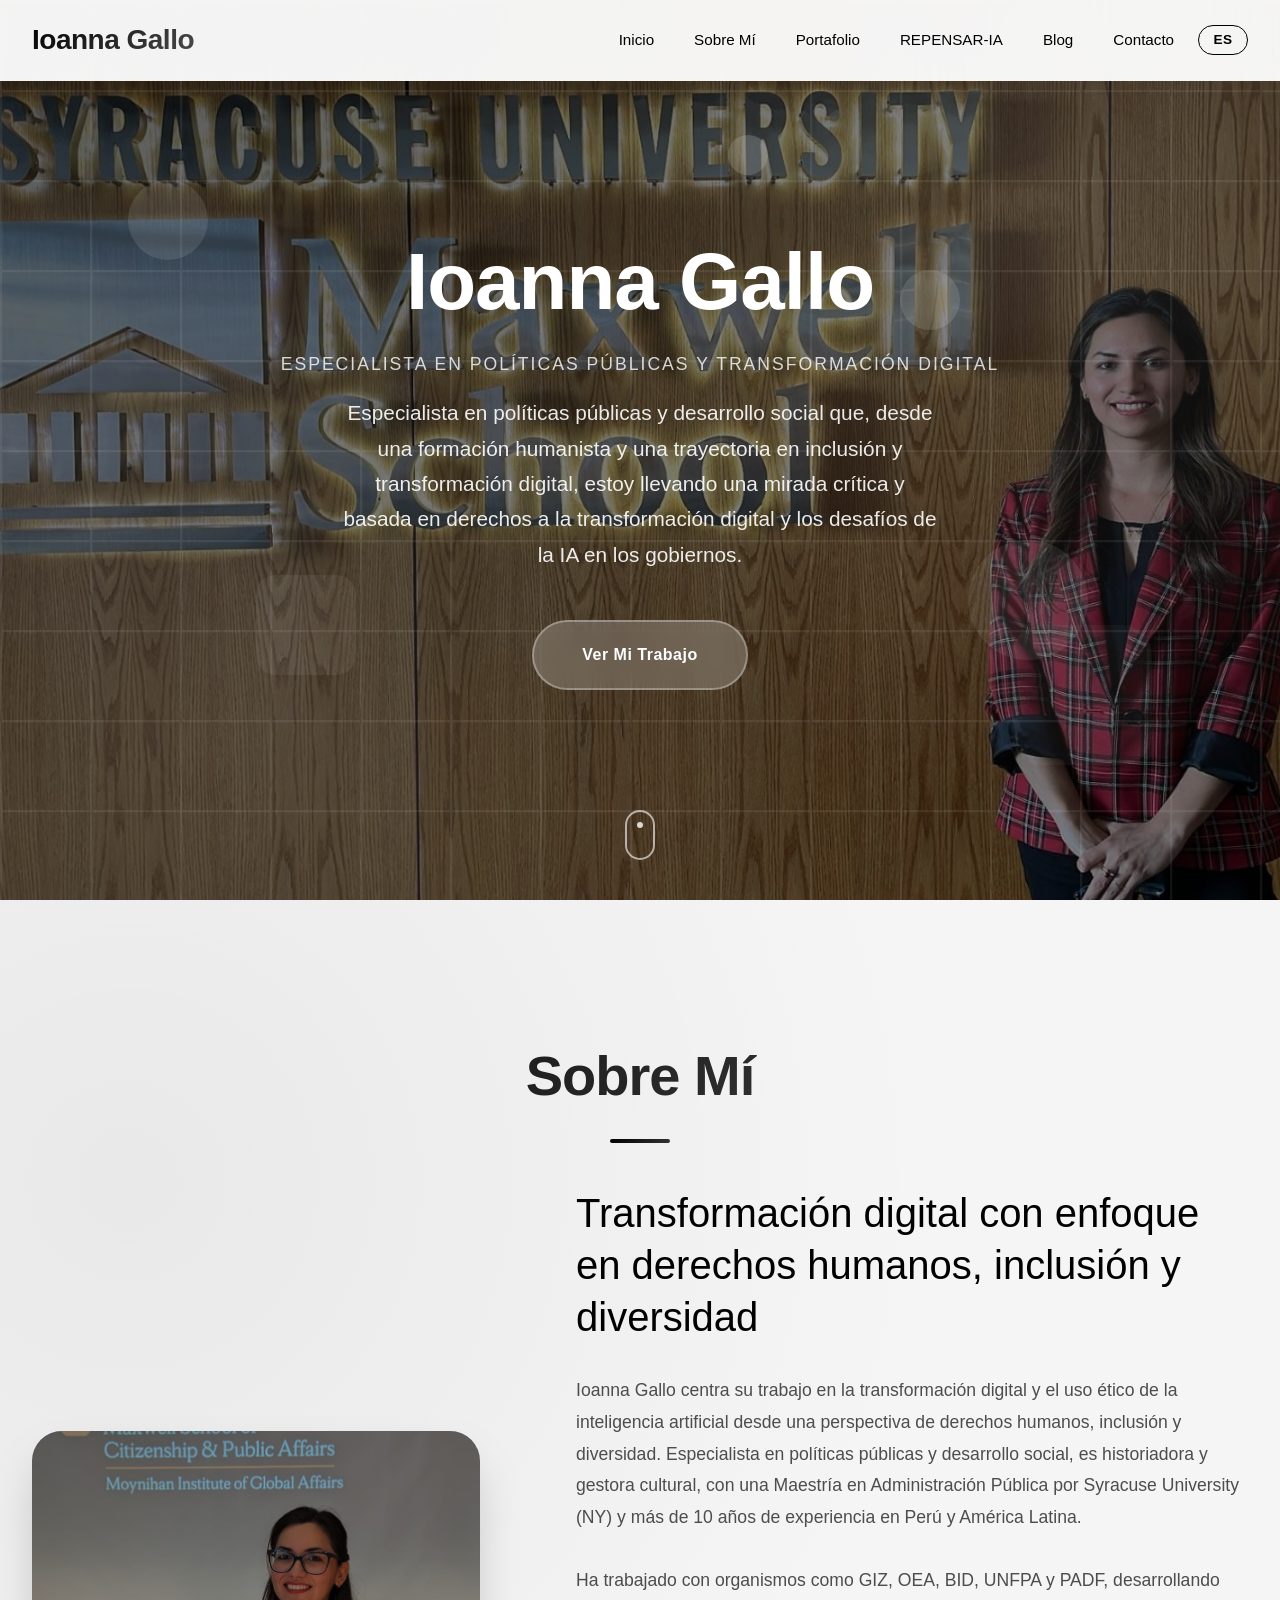
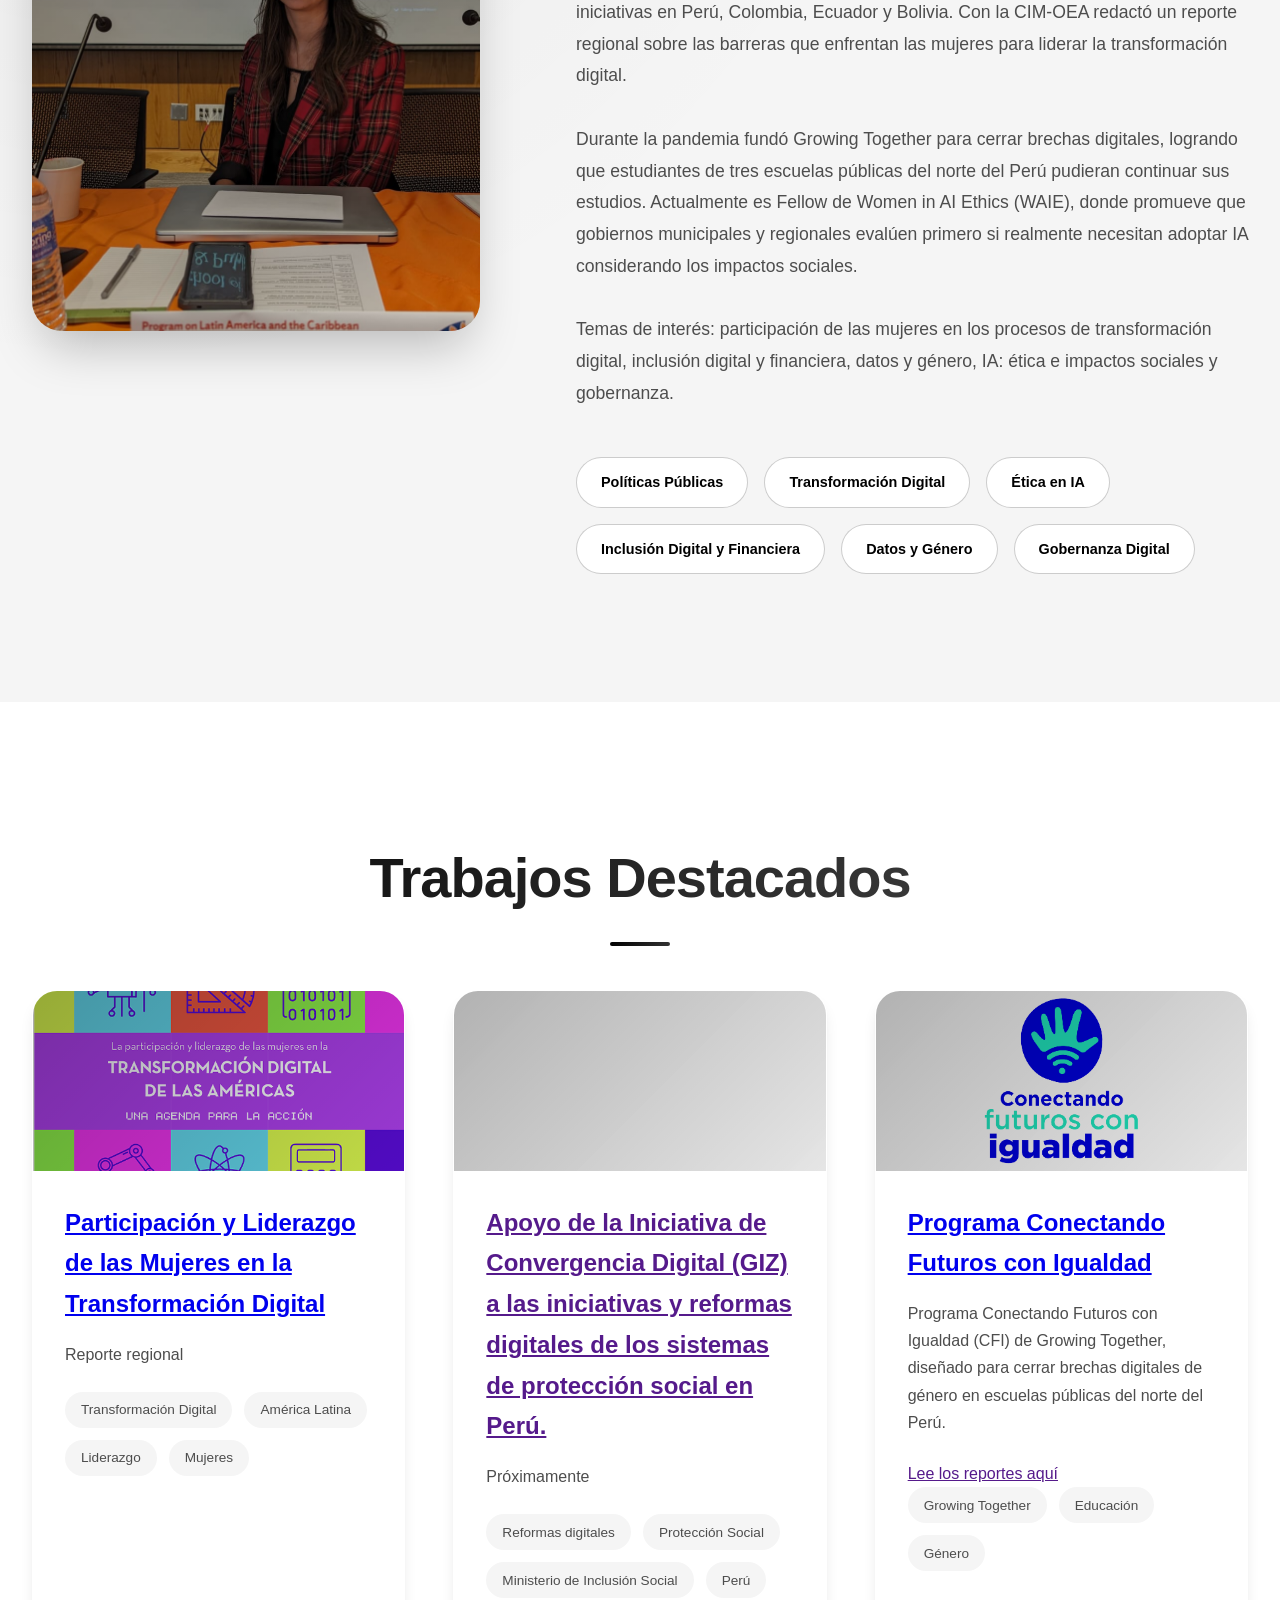
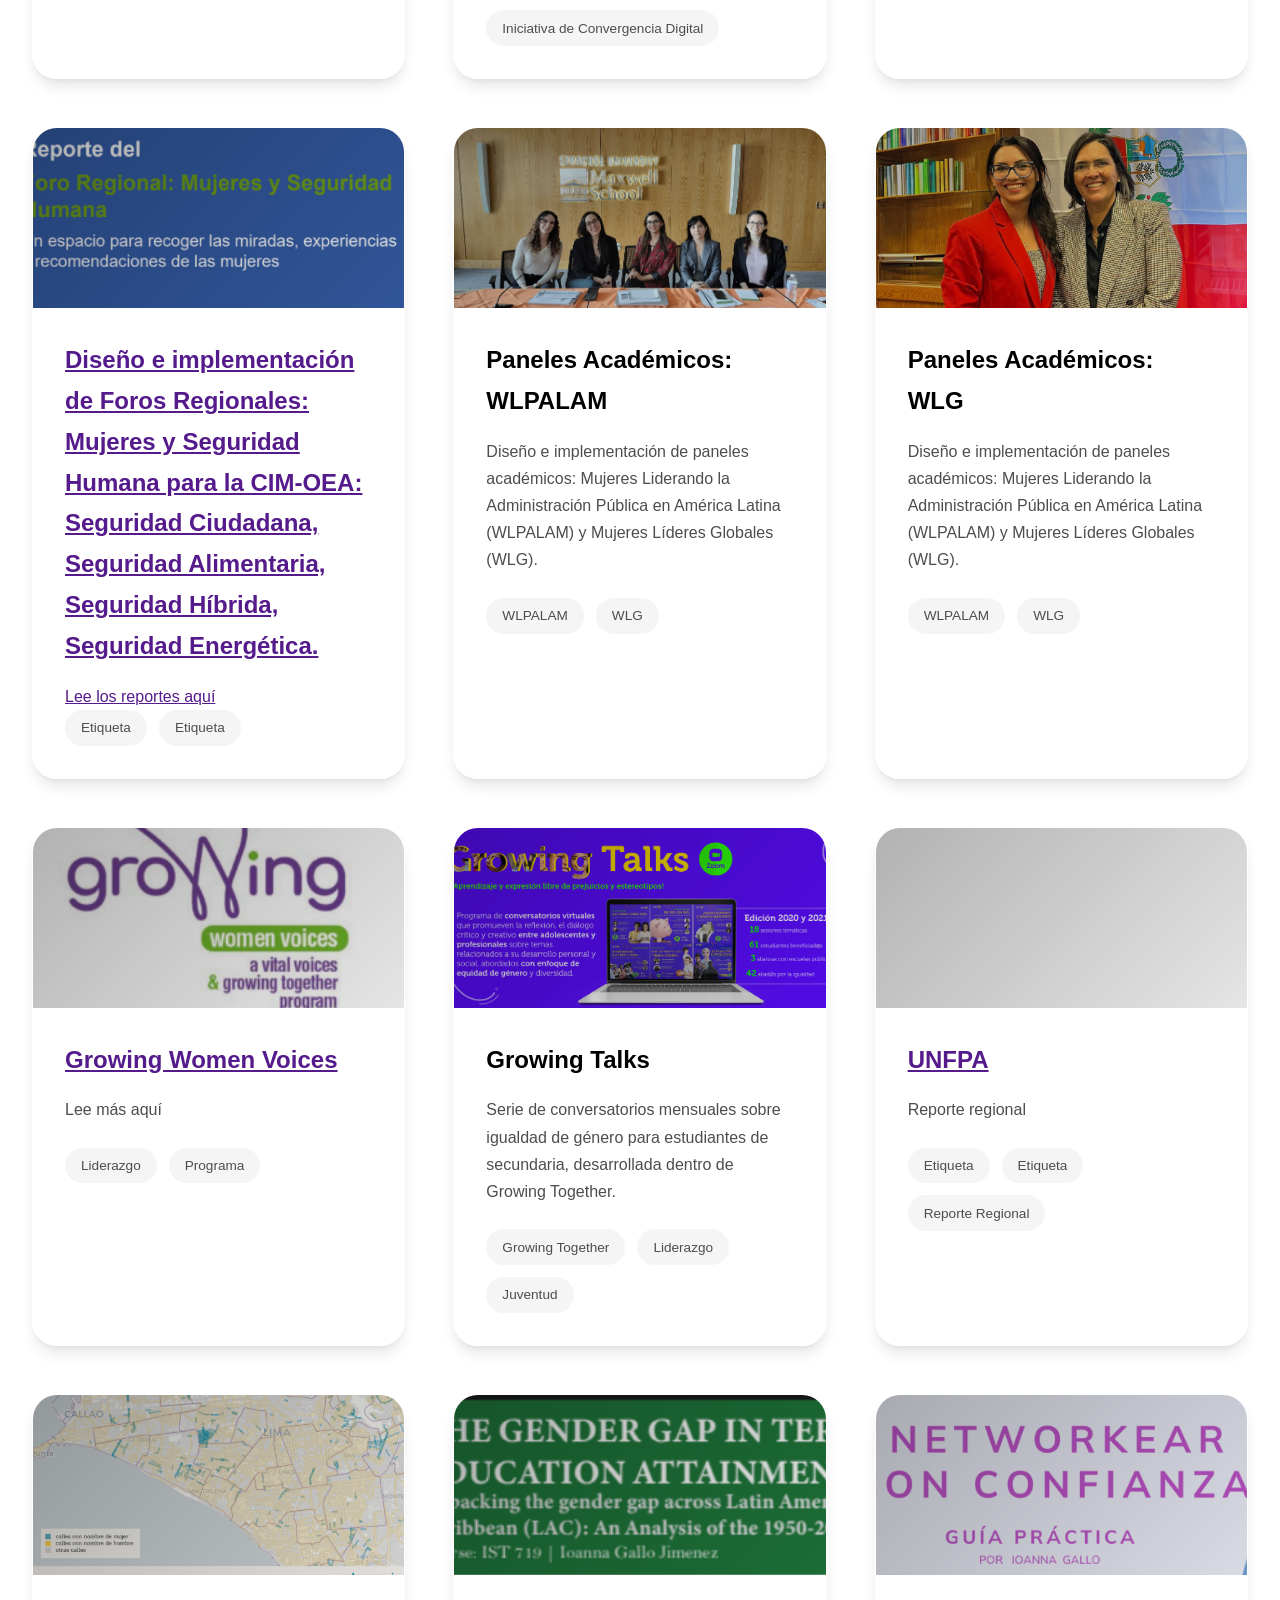
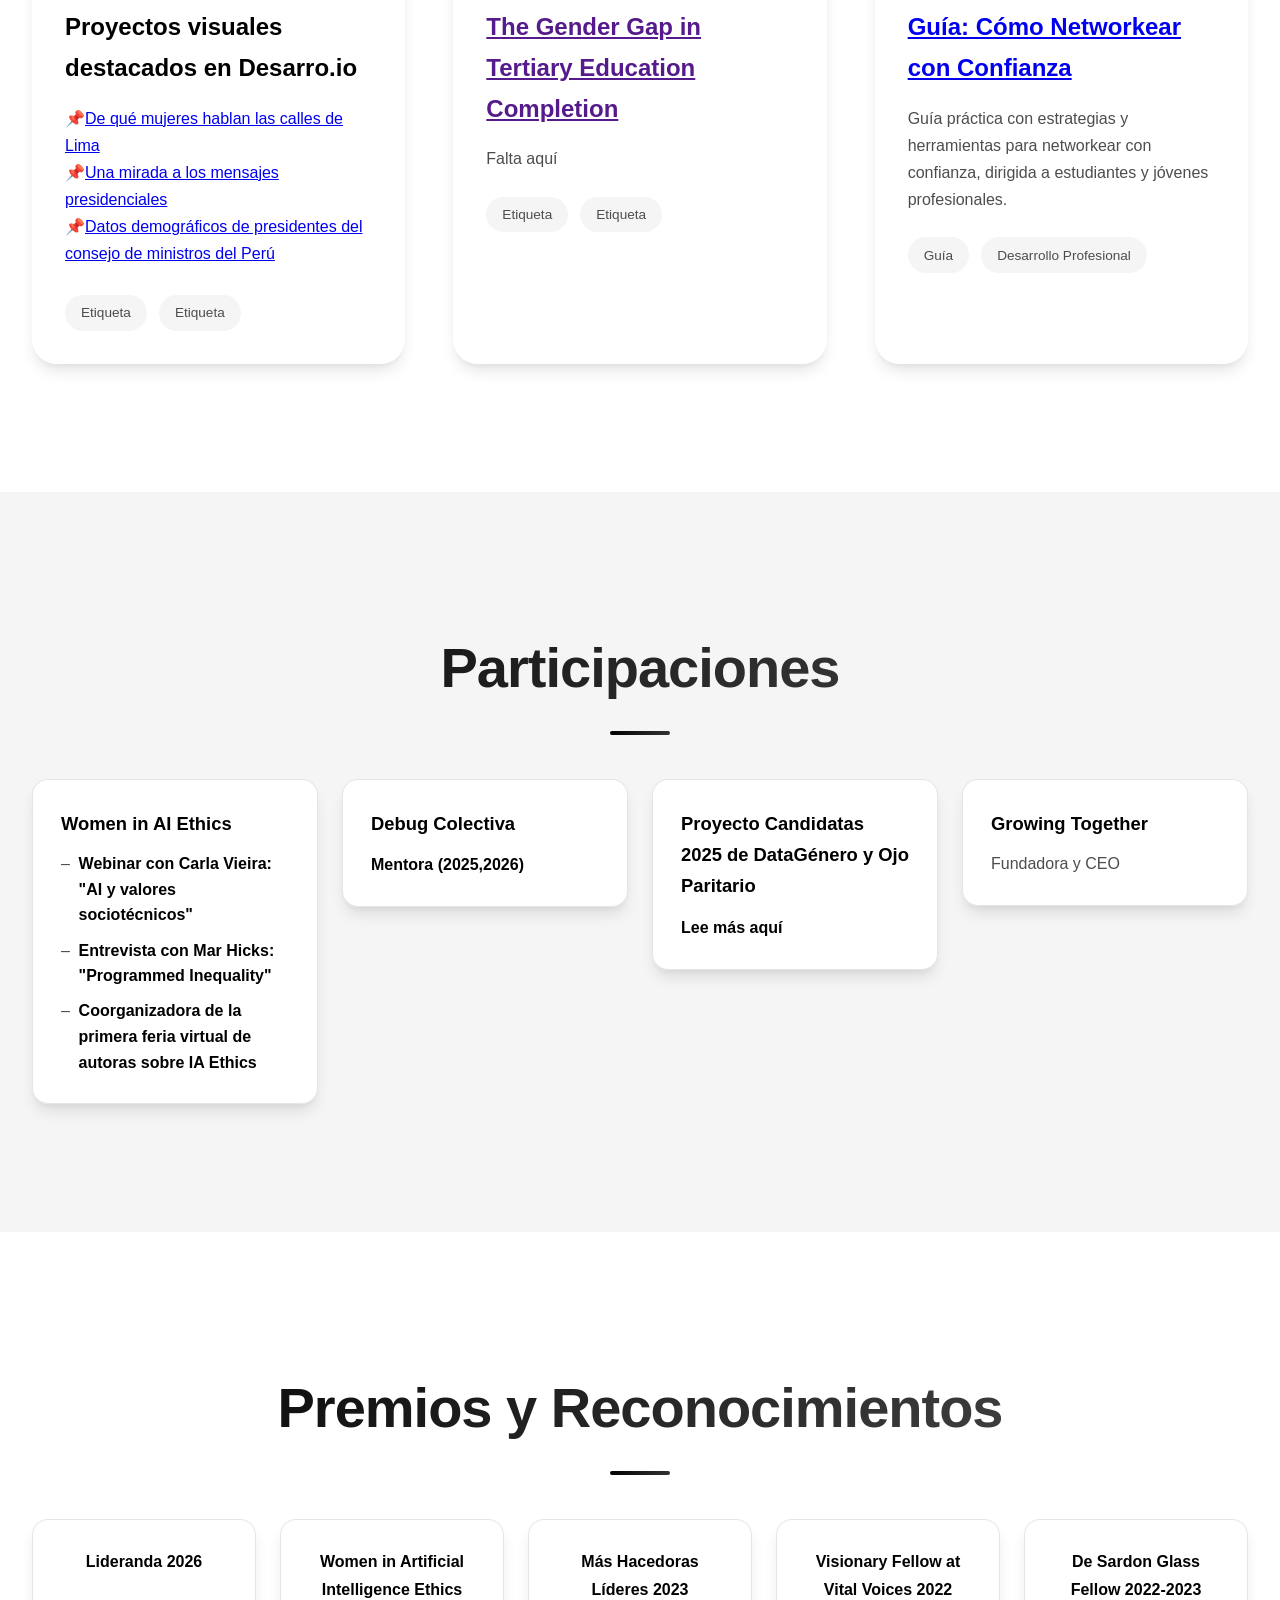
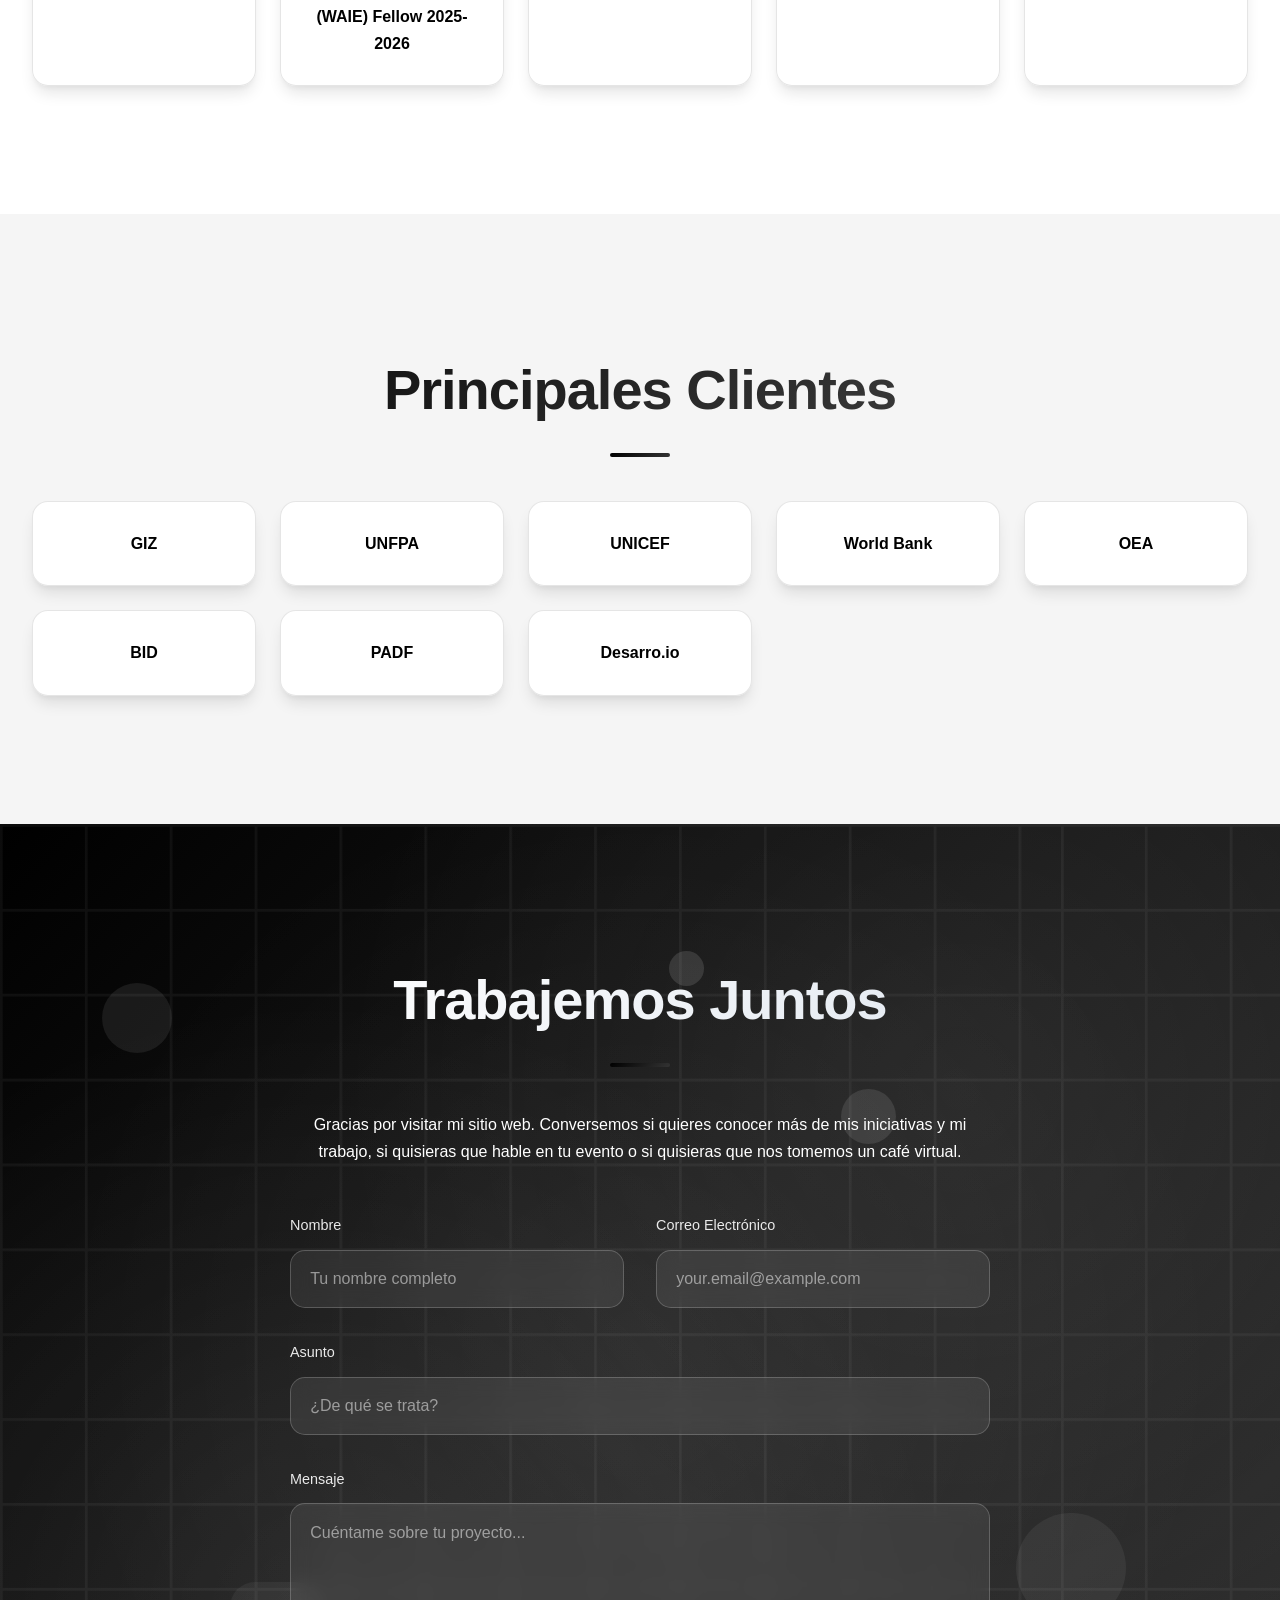
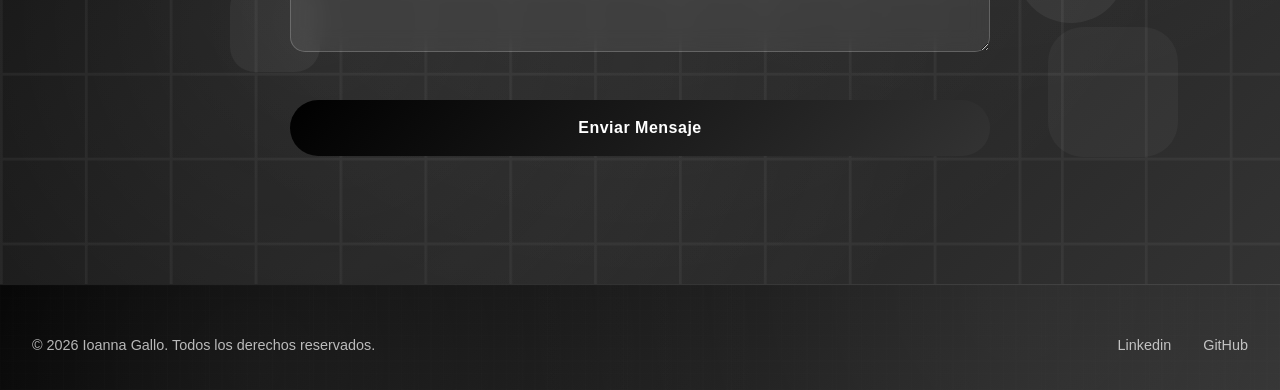
==== index.html @ 6ca4635a "titulos y etiquetas actualizadas" ====
<!DOCTYPE html>
<html lang="en">
<head>
    <meta charset="UTF-8">
    <meta name="viewport" content="width=device-width, initial-scale=1.0">
    <title>Ioanna Gallo</title>
    <link href="css.css" rel="stylesheet">

<!--

TemplateMo 593 personal shape

https://templatemo.com/tm-593-personal-shape

-->
</head>
<body>
    <!-- Navigation -->
    <nav id="navbar">
        <div class="nav-container">
            <div class="logo">Ioanna Gallo</div>
            <div class="nav-right">
                <ul class="nav-links">
                    <li><a href="#home" data-en="Home" data-es="Inicio">Home</a></li>
                    <li><a href="#about" data-en="About" data-es="Sobre Mí">About</a></li>
                    <li><a href="#portfolio" data-en="Portfolio" data-es="Portafolio">Portfolio</a></li>
                    <li><a href="proyecto_ia.html" data-en="REPENSAR-IA" data-es="REPENSAR-IA">REPENSAR-IA</a></li>
                    <li><a href="blog.html" data-en="Blog" data-es="Blog">Blog</a></li>
                    <li><a href="#contact" data-en="Contact" data-es="Contacto">Contact</a></li>
                </ul>
                <button type="button" id="langToggle" class="lang-toggle" aria-label="Switch language">ES</button>
            </div>
            <div class="mobile-menu-toggle" id="mobileMenuToggle">
                <div class="hamburger"></div>
                <div class="hamburger"></div>
                <div class="hamburger"></div>
            </div>
        </div>
    </nav>

    <!-- Mobile Menu -->
    <div class="mobile-menu" id="mobileMenu">
        <ul class="mobile-nav-links">
            <li><a href="#home" data-en="Home" data-es="Inicio">Home</a></li>
            <li><a href="#about" data-en="About" data-es="Sobre Mí">About</a></li>
            <li><a href="#portfolio" data-en="Portfolio" data-es="Portafolio">Portfolio</a></li>
            <li><a href="proyecto_ia.html" data-en="REPENSAR-IA" data-es="REPENSAR-IA">REPENSAR-IA</a></li>
            <li><a href="blog.html" data-en="Blog" data-es="Blog">Blog</a></li>
            <li><a href="#contact" data-en="Contact" data-es="Contacto">Contact</a></li>
        </ul>
    </div>

    <!-- Hero Section -->
    <section id="home" class="hero">
        <div class="floating-shapes">
            <div class="shape shape-1"></div>
            <div class="shape shape-2"></div>
            <div class="shape shape-3"></div>
            <div class="shape shape-4"></div>
            <div class="shape shape-5"></div>
            <div class="shape shape-6"></div>
        </div>
        <div class="hero-content">
             <br>
             <h1 data-en="Ioanna Gallo" data-es="Ioanna Gallo">Ioanna Gallo</h1>
             <div class="hero-subtitle" data-en="Public Policy and Digital Transformation Specialist" data-es="Especialista en Políticas Públicas y Transformación Digital"> Especialista en Políticas Públicas y Transformación Digital</div>
            <p class="subtitle" data-en="Public policy and social development specialist who, drawing on a humanistic background and a career in inclusion and digital transformation, brings a critical, rights-based lens to digital transformation and the challenges of AI in government." data-es="Especialista en políticas públicas y desarrollo social que, desde una formación humanista y una trayectoria en inclusión y transformación digital, estoy llevando una mirada crítica y basada en derechos a la transformación digital y los desafíos de la IA en los gobiernos.">Especialista en políticas públicas y desarrollo social que, desde una formación humanista y una trayectoria en inclusión y transformación digital, estoy llevando una mirada crítica y basada en derechos a la transformación digital y los desafíos de la IA en los gobiernos.</p>
            <a href="#portfolio" class="cta-button" data-en="Explore My Work" data-es="Ver Mi Trabajo">Explore My Work</a>
        </div>
        <div class="scroll-indicator" onclick="document.getElementById('about').scrollIntoView()"></div>
    </section>

    <!-- About Section -->
    <section id="about" class="about">
        <div class="container">
            <h2 class="section-title fade-in" data-en="About Me" data-es="Sobre Mí">About Me</h2>
            <div class="about-content">
                <div class="about-image slide-in-left"></div>
                <div class="about-text slide-in-right">
                    <h3 data-en="Digital transformation grounded in human rights, inclusion, and diversity" data-es="Transformación digital con enfoque en derechos humanos, inclusión y diversidad">Transformación digital con enfoque en derechos humanos, inclusión y diversidad</h3>
                    <p data-en="Ioanna Gallo centers her work on digital transformation and the ethical use of artificial intelligence from a human rights, inclusion, and diversity perspective. A public policy and social development specialist, she is a historian and cultural manager with a Master's in Public Administration from Syracuse University (NY) and over 10 years of experience across Peru and Latin America." data-es="Ioanna Gallo centra su trabajo en la transformación digital y el uso ético de la inteligencia artificial desde una perspectiva de derechos humanos, inclusión y diversidad. Especialista en políticas públicas y desarrollo social, es historiadora y gestora cultural, con una Maestría en Administración Pública por Syracuse University (NY) y más de 10 años de experiencia en Perú y América Latina.">Ioanna Gallo centra su trabajo en la transformación digital y el uso ético de la inteligencia artificial desde una perspectiva de derechos humanos, inclusión y diversidad. Especialista en políticas públicas y desarrollo social, es historiadora y gestora cultural, con una Maestría en Administración Pública por Syracuse University (NY) y más de 10 años de experiencia en Perú y América Latina.</p>
                    <p data-en="She has worked with organizations such as GIZ, the OAS, IDB, UNFPA, and PADF, developing initiatives in Peru, Colombia, Ecuador, and Bolivia. With the OAS's Inter-American Commission of Women (CIM), she authored a regional report on the barriers women face in leading digital transformation." data-es="Ha trabajado con organismos como GIZ, OEA, BID, UNFPA y PADF, desarrollando iniciativas en Perú, Colombia, Ecuador y Bolivia. Con la CIM-OEA redactó un reporte regional sobre las barreras que enfrentan las mujeres para liderar la transformación digital.">Ha trabajado con organismos como GIZ, OEA, BID, UNFPA y PADF, desarrollando iniciativas en Perú, Colombia, Ecuador y Bolivia. Con la CIM-OEA redactó un reporte regional sobre las barreras que enfrentan las mujeres para liderar la transformación digital.</p>
                    <p data-en="During the pandemic she founded Growing Together to close digital gaps, helping students at three public schools in northern Peru continue their studies. She is currently a Women in AI Ethics (WAIE) Fellow, where she promotes that municipal and regional governments first assess whether they truly need to adopt AI, considering its social impacts." data-es="Durante la pandemia fundó Growing Together para cerrar brechas digitales, logrando que estudiantes de tres escuelas públicas del norte del Perú pudieran continuar sus estudios. Actualmente es Fellow de Women in AI Ethics (WAIE), donde promueve que gobiernos municipales y regionales evalúen primero si realmente necesitan adoptar IA considerando los impactos sociales.">Durante la pandemia fundó Growing Together para cerrar brechas digitales, logrando que estudiantes de tres escuelas públicas del norte del Perú pudieran continuar sus estudios. Actualmente es Fellow de Women in AI Ethics (WAIE), donde promueve que gobiernos municipales y regionales evalúen primero si realmente necesitan adoptar IA considerando los impactos sociales.</p>
                    <p data-en="Topics of interest: women's participation in digital transformation processes, digital and financial inclusion, data and gender, AI: ethics and social impacts and governance." data-es="Temas de interés: participación de las mujeres en los procesos de transformación digital, inclusión digital y financiera, datos y género, IA: ética e impactos sociales y gobernanza.">Temas de interés: participación de las mujeres en los procesos de transformación digital, inclusión digital y financiera, datos y género, IA: ética e impactos sociales y gobernanza.</p>
                    <div class="skills">
                        <span class="skill-tag" data-en="Public Policy" data-es="Políticas Públicas">Políticas Públicas</span>
                        <span class="skill-tag" data-en="Digital Transformation" data-es="Transformación Digital">Transformación Digital</span>
                        <span class="skill-tag" data-en="AI Ethics" data-es="Ética en IA">Ética en IA</span>
                        <span class="skill-tag" data-en="Digital &amp; Financial Inclusion" data-es="Inclusión Digital y Financiera">Inclusión Digital y Financiera</span>
                        <span class="skill-tag" data-en="Data &amp; Gender" data-es="Datos y Género">Datos y Género</span>
                        <span class="skill-tag" data-en="Digital Governance" data-es="Gobernanza Digital">Gobernanza Digital</span>
                    </div>
                </div>
            </div>
        </div>
    </section>

  <!-- Portfolio Section -->
    <section id="portfolio" class="portfolio">
        <div class="container">
            <h2 class="section-title fade-in" data-en="Featured Work" data-es="Trabajos Destacados">Featured Work</h2>
            <div class="portfolio-grid">
 <!-- 1 Imagen de portafolio 1 -->
                <div class="portfolio-item">
                    <div class="portfolio-image"></div>
                    <div class="portfolio-content">
                        <h4><a href="https://www.oas.org/es/taskforcewomenleadership/docs/TF_TDigital_ESP.pdf" target="_blank" rel="noopener" data-en="Women's Participation and Leadership in Digital Transformation" data-es="Participación y Liderazgo de las Mujeres en la Transformación Digital">Participación y Liderazgo de las Mujeres en la Transformación Digital</a></h4>
                        <p data-en="Regional report" data-es="Reporte regional">Reporte regional</p>
                        <div class="portfolio-tech">
                            <span class="tech-tag">Transformación Digital</span>
                            <span class="tech-tag">América Latina</span>
                            <span class="tech-tag">Liderazgo</span>
                            <span class="tech-tag">Mujeres</span>
                        </div>
                    </div>
                </div>
 <!-- 2 Imagen de portafolio 2 -->
                <div class="portfolio-item">
                    <div class="portfolio-image"></div>
                    <div class="portfolio-content">
                        <h4><a href="" target="_blank" rel="noopener" data-en="Support from GIZ's Digital Convergence Initiative for digital initiatives and reforms of social protection systems in Peru." data-es="Apoyo de la Iniciativa de Convergencia Digital (GIZ) a las iniciativas y reformas digitales de los sistemas de protección social en Perú.">Apoyo de la Iniciativa de Convergencia Digital(GIZ) a las iniciativas y reformas digitales de los sistemas de protección social en Perú. </a></h4>
                        <p data-en="Coming soon" data-es="Próximamente">Caso de estudio: Próximamente.</p>
                        <div class="portfolio-tech">
                            <span class="tech-tag">Reformas digitales</span>
                            <span class="tech-tag">Protección Social</span>
                            <span class="tech-tag">Ministerio de Inclusión Social</span>
                            <span class="tech-tag">Perú</span>
                            <span class="tech-tag">Iniciativa de Convergencia Digital</span>
                        </div>
                    </div>
                </div>
 <!-- 3 Imagen de portafolio 3 -->
                  <div class="portfolio-item">
                    <div class="portfolio-image"></div>
                    <div class="portfolio-content">
                        <h4><a href="https://www.youtube.com/watch?v=XPYkpGMvYr0" target="_blank" rel="noopener" data-en="Connecting Futures with Equality Program" data-es="Programa Conectando Futuros con Igualdad">Programa Conectando Futuros con Igualdad</a></h4>
                        <p data-en="Connecting Futures with Equality (CFI) program by Growing Together, designed to close gender digital gaps in public schools in northern Peru." data-es="Programa Conectando Futuros con Igualdad (CFI) de Growing Together, diseñado para cerrar brechas digitales de género en escuelas públicas del norte del Perú.">Programa Conectando Futuros con Igualdad (CFI) de Growing Together, diseñado para cerrar brechas digitales de género en escuelas públicas del norte del Perú.</p>
                        <a href="" target="_blank" rel="noopener" data-en="Read the reports here" data-es="Lee los reportes aquí">Lee los reportes aquí</a>
                        <div class="portfolio-tech">
                            <span class="tech-tag"><a href="https://www.instagram.com/growingtogetherperu/" target="_blank" rel="noopener" style="color:inherit; text-decoration:none;">Growing Together</a></span>
                            <span class="tech-tag" data-en="Education" data-es="Educación">Educación</span>
                            <span class="tech-tag" data-en="Gender" data-es="Género">Género</span>
                        </div>
                    </div>
                </div>
<!-- 4 Imagen de portafolio 4 -->
                 <div class="portfolio-item">
                    <div class="portfolio-image"></div>
                    <div class="portfolio-content">
                        <h4><a href="" data-en="Design and implementation of Regional Forums: Women and Human Security for the CIM-OAS: Citizen Security, Food Security, Hybrid Security, Energy Security." data-es="Diseño e implementación de Foros Regionales: Mujeres y Seguridad Humana para la CIM-OEA: Seguridad Ciudadana, Seguridad Alimentaria, Seguridad Híbrida, Seguridad Energética. "> Diseño e implementación de Foros Regionales: Mujeres y Seguridad Humana para la CIM-OEA: Seguridad Ciudadana, Seguridad Alimentaria, Seguridad Híbrida, Seguridad Energética. </a></h4>
                        <a href="" target="_blank" rel="noopener" data-en="Read the reports here" data-es="Lee los reportes aquí">Lee los reportes aquí</a>
                        <div class="portfolio-tech">
                            <span class="tech-tag">Etiqueta</span>
                            <span class="tech-tag">Etiqueta</span>
                            
                        </div>
                    </div>
                </div>
<!-- 5 Imagen de portafolio 5 -->
                <div class="portfolio-item">
                    <div class="portfolio-image"></div>
                    <div class="portfolio-content">
                        <h4 data-en="Academic Panels: WLPALAM" data-es="Paneles Académicos: WLPALAM ">Paneles Académicos: WLPALAM </h4>
                        <p data-en="Design and implementation of academic panels: Women Leading Public Administration in Latin America (WLPALAM) and Women Global Leaders (WLG)." data-es="Diseño e implementación de paneles académicos: Mujeres Liderando la Administración Pública en América Latina (WLPALAM) y Mujeres Líderes Globales (WLG).">Diseño e implementación de paneles académicos: Mujeres Liderando la Administración Pública en América Latina (WLPALAM) y Mujeres Líderes Globales (WLG).</p>
                        <div class="portfolio-tech">
                            <span class="tech-tag">WLPALAM</span>
                            <span class="tech-tag">WLG</span>
                        </div>
                    </div>
                </div>
<!-- 6 Imagen de portafolio 6 -->
                <div class="portfolio-item">
                    <div class="portfolio-image"></div>
                    <div class="portfolio-content">
                        <h4 data-en="Academic Panels:WLG" data-es="Paneles Académicos: WLG">Paneles Académicos: WLG</h4>
                        <p data-en="Design and implementation of academic panels: Women Leading Public Administration in Latin America (WLPALAM) and Women Global Leaders (WLG)." data-es="Diseño e implementación de paneles académicos: Mujeres Liderando la Administración Pública en América Latina (WLPALAM) y Mujeres Líderes Globales (WLG).">Diseño e implementación de paneles académicos: Mujeres Liderando la Administración Pública en América Latina (WLPALAM) y Mujeres Líderes Globales (WLG).</p>
                        <div class="portfolio-tech">
                            <span class="tech-tag">WLPALAM</span>
                            <span class="tech-tag">WLG</span>
                        </div>
                    </div>
                </div>
<!-- 7 Imagen de portafolio 7 -->
                <div class="portfolio-item">
                    <div class="portfolio-image"></div>
                    <div class="portfolio-content">
                        <h4><a href="" target="_blank" rel="noopener" data-en="Growing Women Voices" data-es="Growing Women Voices">Growing Women Voices</a></h4>
                        <p data-es="Lee más aquí" data-en="Read more here">Lee más aquí</p>
                        <div class="portfolio-tech">
                            <span class="tech-tag" data-en="Leadership" data-es="Liderazgo">Liderazgo</span>
                            <span class="tech-tag" data-en="Program" data-es="Programa">Programa</span>
                        </div>
                    </div>
                </div>
<!-- 8 Imagen de portafolio 8 -->
                <div class="portfolio-item">
                    <div class="portfolio-image"></div>
                    <div class="portfolio-content">
                        <h4 data-en="Growing Talks" data-es="Growing Talks">Growing Talks</h4>
                        <p data-en="Monthly conversation series on gender equality for high school students, produced within Growing Together." data-es="Serie de conversatorios mensuales sobre igualdad de género para estudiantes de secundaria, desarrollada dentro de Growing Together.">Serie de conversatorios mensuales sobre igualdad de género para estudiantes de secundaria, desarrollada dentro de Growing Together.</p>
                        <div class="portfolio-tech">
                            <span class="tech-tag">Growing Together</span>
                            <span class="tech-tag" data-en="Leadership" data-es="Liderazgo">Liderazgo</span>
                            <span class="tech-tag" data-en="Youth" data-es="Juventud">Juventud</span>
                        </div>
                    </div>
                </div>
<!-- 9 Imagen de portafolio 9 Aún no tiene-->
                <div class="portfolio-item">
                    <div class="portfolio-image"></div>
                    <div class="portfolio-content">
                        <h4><a href="" target="_blank" rel="noopener" data-en="UNFPA" data-es="UNFPA">UNFPA</a></h4>
                        <p data-en="Regional report " data-es="Reporte regional">Por completar.</p>
                        <div class="portfolio-tech">
                            <span class="tech-tag">Etiqueta</span>
                            <span class="tech-tag">Etiqueta</span>
                            <span class="tech-tag" data-en="Regional Report" data-es="Reporte Regional">Etiqueta</span>
                        </div>
                    </div>
                </div>
<!-- 10 Desarollo i.o-->
                <div class="portfolio-item">
                    <div class="portfolio-image"></div>
                    <div class="portfolio-content">
                        <h4 data-en="Featured visual projects on Desarro.io" data-es="Proyectos visuales destacados en Desarro.io">Proyectos visuales destacados en Desarro.io </h4>
                            📌<a href="https://desarro.io/es/2022/03/08/calles-nombres-mujeres-lima-callao/" target="_blank" rel="noopener" data-en="What women are the streets of Lima talking about?" data-es="De qué mujeres hablan las calles de Lima">De qué mujeres hablan las calles de Lima </a>
                            <br>
                            📌<a href="https://desarro.io/es/2021/07/28/mirada-mensajes-presidenciales/" target="_blank" rel="noopener" data-en="A look at the presidential messages" data-es="Una mirada a los mensajes presidenciales">Una mirada a los mensajes presidenciales </a>
                            <br>
                            📌<a href="https://desarro.io/es/2021/08/27/datos-demograficos-presidentes-consejo-ministros/" target="_blank" rel="noopener" data-en="Demographic data of presidents of the council of ministers of Peru" data-es="Datos demográficos de presidentes del consejo de ministros del Perú">Datos demográficos de presidentes del consejo de ministros del Perú </a>
                        <br>
                        <br>
                        <div class="portfolio-tech">
                            <span class="tech-tag">Etiqueta</span>
                            <span class="tech-tag">Etiqueta</span>
                            
                        </div>
                    </div>
                </div>
<!-- 11 Gender-->
                <div class="portfolio-item">
                    <div class="portfolio-image"></div>
                    <div class="portfolio-content">
                        <h4><a href="" data-en="The Gender Gap in Tertiary Education Completion" data-es="The Gender Gap in Tertiary Education Completion">The Gender Gap in Tertiary Education Completion </a></h4>
                        <p>Falta aquí</p>
                        <div class="portfolio-tech">
                            <span class="tech-tag">Etiqueta</span>
                            <span class="tech-tag">Etiqueta</span>
                            
                        </div>
                    </div>
                </div>
<!-- 12 Networkear-->
                <div class="portfolio-item">
                    <div class="portfolio-image"></div>
                    <div class="portfolio-content">
                        <h4><a href="falta enlace" target="_blank" rel="noopener" data-en="Guide: Networking with Confidence" data-es="Guía: Cómo Networkear con Confianza">Guía: Cómo Networkear con Confianza</a></h4>
                        <p data-en="Practical guide with strategies and tools for networking with confidence, aimed at students and young professionals." data-es="Guía práctica con estrategias y herramientas para networkear con confianza, dirigida a estudiantes y jóvenes profesionales.">Guía práctica con estrategias y herramientas para networkear con confianza, dirigida a estudiantes y jóvenes profesionales.</p>
                        <div class="portfolio-tech">
                            <span class="tech-tag" data-en="Guide" data-es="Guía">Guía</span>
                            <span class="tech-tag" data-en="Career Development" data-es="Desarrollo Profesional">Desarrollo Profesional</span>
                        </div>
                    </div>
                </div>

            </div>
        </div>
    </section>

    <!-- Participaciones Section -->
    <section id="participaciones" class="participaciones-section">
        <div class="container">
            <h2 class="section-title fade-in" data-en="Participations" data-es="Participaciones">Participaciones</h2>
            <div class="participations-grid fade-in">
                <div class="participation-card">
                    <h4 class="participation-org">Women in AI Ethics</h4>
                    <ul>
                        <li><a href="https://www.youtube.com/watch?v=qxetxlbgQKs&t=1633s" target="_blank" rel="noopener" data-en='Hosted a webinar with Carla Vieira: &quot;AI &amp; Sociotechnical Values&quot;' data-es='Webinar con Carla Vieira: &quot;AI y valores sociotécnicos&quot;'>Webinar con Carla Vieira: "AI y valores sociotécnicos"</a></li>
                        <li><a href="https://www.youtube.com/watch?v=VJuZlYGXjMI" target="_blank" rel="noopener" data-en='Hosted an interview with Mar Hicks: &quot;Programmed Inequality&quot;' data-es='Entrevista con Mar Hicks: &quot;Programmed Inequality&quot;'>Entrevista con Mar Hicks: "Programmed Inequality"</a></li>
                        <li><a href="https://www.linkedin.com/feed/update/urn:li:share:7302571376647811072/" target="_blank" rel="noopener" data-en="Co-organizer of the first virtual fair of women authors on AI Ethics" data-es="Coorganizadora de la primera feria virtual de autoras sobre IA Ethics">Coorganizadora de la primera feria virtual de autoras sobre IA Ethics</a></li>
                    </ul>
                </div>
                <div class="participation-card">
                    <h4 class="participation-org">Debug Colectiva</h4>
                    <a href="https://www.linkedin.com/posts/mentorasdebugpur-ugcPost-7463982185155522560-biuk/?utm_source=share&utm_medium=member_desktop&rcm=ACoAAAoLl20Bb2nT26sMw-9jl-IjMuAgjKHWNdw"  target="_blank" rel="noopener" data-en='Mentor (2025, 2026);' data-es='Mentora (2025,2026)'>Mentora (2025, 2026)</a>
                </div>
                <div class="participation-card">
                    <h4 class="participation-org" data-en="Candidates 2025 Project by Data Gender and Equal Eye" data-es="Proyecto Candidatas 2025 de DataGénero y Ojo Paritario">Proyecto Candidatas 2025 de DataGénero y Ojo Paritario</h4>
                    <a href="" target="_blank" rel="noopener" data-en="Lee más aquí" data-es="Lee más aquí">Lee más aquí</a>
                </div>
                <div class="participation-card">
                    <h4 class="participation-org"><a href="https://www.instagram.com/growingtogetherperu/" target="_blank" rel="noopener">Growing Together</a></h4>
                    <p data-en="Founder and CEO" data-es="Fundadora y CEO">Fundadora y CEO</p>
                </div>
            </div>
        </div>
    </section>

    <!-- Premios y Reconocimientos Section -->
    <section id="premios" class="premios-section">
        <div class="container">
            <h2 class="section-title fade-in" data-en="Awards &amp; Recognition" data-es="Premios y Reconocimientos">Premios y Reconocimientos</h2>
            <div class="awards-grid fade-in">
                <a href="https://www.linkedin.com/company/lideranda/posts/?feedView=all" target="_blank" rel="noopener" class="award-box">Lideranda 2026</a>
                <a href="https://www.linkedin.com/feed/update/urn:li:activity:7414297979613851648/" target="_blank" rel="noopener" class="award-box">Women in Artificial Intelligence Ethics (WAIE) Fellow 2025-2026</a>
                <a href="https://www.hacedoras.org/desarrollo-profesional/hacedoras-lideres" target="_blank" rel="noopener" class="award-box">Más Hacedoras Líderes 2023</a>
                <a href="https://www.vitalvoices.org/programs/fellows/" target="_blank" rel="noopener" class="award-box">Visionary Fellow at Vital Voices 2022</a>
                <a href="https://www.maxwell.syr.edu/research/moynihan-institute-of-global-affairs/funding/de-sardon-glass-assistantships" target="_blank" rel="noopener" class="award-box">De Sardon Glass Fellow 2022-2023</a>
            </div>
        </div>
    </section>

    <!-- Principales Clientes Section -->
    <section id="clientes" class="clientes-section">
        <div class="container">
            <h2 class="section-title fade-in" data-en="Main Clients" data-es="Principales Clientes">Principales Clientes</h2>
            <div class="awards-grid fade-in">
                <div class="award-box">GIZ</div>
                <div class="award-box">UNFPA</div>
                <div class="award-box">UNICEF</div>
                <div class="award-box">World Bank</div>
                <div class="award-box">OEA</div>
                <div class="award-box">BID</div>
                <div class="award-box">PADF</div>
                <div class="award-box">Desarro.io</div>
            </div>
        </div>
    </section>

    <!-- Contact Section -->
    <section id="contact" class="contact">
        <div class="contact-floating-shapes">
            <div class="contact-shape contact-shape-1"></div>
            <div class="contact-shape contact-shape-2"></div>
            <div class="contact-shape contact-shape-3"></div>
            <div class="contact-shape contact-shape-4"></div>
            <div class="contact-shape contact-shape-5"></div>
            <div class="contact-shape contact-shape-6"></div>
        </div>
        <div class="container">
            <div class="contact-content">
                <h2 class="section-title fade-in" data-en="Let's Work Together" data-es="Trabajemos Juntos">Let's Work Together</h2>
                <p class="fade-in" data-en="Thank you for visiting my website. Let's chat if you'd like to learn more about my initiatives and work, if you'd like me to speak at your event, or if you'd like to have a virtual coffee." data-es="Gracias por visitar mi sitio web. Conversemos si quieres conocer más de mis iniciativas y mi trabajo, si quisieras que hable en tu evento o si quisieras que nos tomemos un café virtual. ">Thank you for visiting my website. Let's chat if you'd like to learn more about my initiatives and work, if you'd like me to speak at your event, or if you'd like to have a virtual coffee.</p>
                <form class="contact-form fade-in">
                    <div class="form-row">
                        <div class="form-group">
                            <label for="name" data-en="Name" data-es="Nombre">Name</label>
                            <input type="text" id="name" name="name" placeholder="Your full name" data-en-placeholder="Your full name" data-es-placeholder="Tu nombre completo" required>
                        </div>
                        <div class="form-group">
                            <label for="email" data-en="Email" data-es="Correo Electrónico">Email</label>
                            <input type="email" id="email" name="email" placeholder="your.email@example.com" required>
                        </div>
                    </div>
                    <div class="form-group">
                        <label for="subject" data-en="Subject" data-es="Asunto">Subject</label>
                        <input type="text" id="subject" name="subject" placeholder="What's this about?" data-en-placeholder="What's this about?" data-es-placeholder="¿De qué se trata?" required>
                    </div>
                    <div class="form-group">
                        <label for="message" data-en="Message" data-es="Mensaje">Message</label>
                        <textarea id="message" name="message" rows="6" placeholder="Tell me about your project..." data-en-placeholder="Tell me about your project..." data-es-placeholder="Cuéntame sobre tu proyecto..." required></textarea>
                    </div>
                    <button type="submit" class="submit-btn" data-en="Send Message" data-es="Enviar Mensaje">Send Message</button>
                </form>
            </div>
        </div>
    </section>

    <!-- Footer -->
    <footer class="footer">
        <div class="container">
            <div class="footer-content">
                <div class="footer-left">
                    <p data-en="© 2026 Ioanna Gallo. All rights reserved." data-es="© 2026 Ioanna Gallo. Todos los derechos reservados.">&copy; 2026 Ioanna Gallo. All rights reserved.</p>
                </div>
                <div class="footer-right">
                    <a href="https://www.linkedin.com/in/ioannagallo/" data-en="Linkedin" data-es="Linkedin">Linkedin</a>
                    <a href="#terms" data-en="GitHub" data-es="GitHub">GitHub</a>
                </div>
            </div>
        </div>
    </footer>

<script src="templatemo-personal-javascripts.js"></script>
<script src="i18n.js"></script>

</body>
</html>
---- css.css ----
/*

TemplateMo 593 personal shape

https://templatemo.com/tm-593-personal-shape

*/

@charset "utf-8";
/* CSS Document */

        * {
            margin: 0;
            padding: 0;
            box-sizing: border-box;
        }

        /* Footer */
        .footer {
            background: linear-gradient(135deg, #000000 0%, #1a1a1a 50%, #333333 100%);
            color: var(--text-light);
            padding: 3rem 0 2rem;
            border-top: 1px solid rgba(255, 255, 255, 0.1);
            position: relative;
            overflow: hidden;
        }

        .footer::before {
            content: '';
            position: absolute;
            top: 0;
            left: 0;
            right: 0;
            bottom: 0;
            background: url('data:image/svg+xml,<svg xmlns="http://www.w3.org/2000/svg" viewBox="0 0 100 100"><defs><pattern id="footer-grid" width="12" height="12" patternUnits="userSpaceOnUse"><path d="M 12 0 L 0 0 0 12" fill="none" stroke="rgba(255,255,255,0.05)" stroke-width="0.5"/></pattern></defs><rect width="100" height="100" fill="url(%23footer-grid)"/></svg>');
            opacity: 0.4;
        }

        .footer::after {
            content: '';
            position: absolute;
            top: 0;
            left: 0;
            right: 0;
            bottom: 0;
            background: radial-gradient(circle at 20% 80%, rgba(255, 255, 255, 0.06) 0%, transparent 50%),
                        radial-gradient(circle at 80% 20%, rgba(255, 255, 255, 0.04) 0%, transparent 50%);
        }

        .footer-content {
            display: flex;
            justify-content: space-between;
            align-items: center;
            flex-wrap: wrap;
            gap: 1rem;
            position: relative;
            z-index: 2;
        }

        .footer-left p {
            color: rgba(255, 255, 255, 0.7);
            font-size: 0.9rem;
            margin: 0;
        }

        .footer-right {
            display: flex;
            gap: 2rem;
            flex-wrap: wrap;
        }

        .footer-right a {
            color: rgba(255, 255, 255, 0.7);
            text-decoration: none;
            font-size: 0.9rem;
            transition: all 0.3s ease;
            position: relative;
        }

        .footer-right a:hover {
            color: var(--text-light);
            transform: translateY(-1px);
        }

        .footer-right a::after {
            content: '';
            position: absolute;
            width: 0;
            height: 1px;
            bottom: -3px;
            left: 0;
            background: var(--primary-color);
            transition: width 0.3s ease;
        }

        .footer-right a:hover::after {
            width: 100%;
        }

        /* Footer Mobile Responsiveness */
        @media (max-width: 768px) {
            .footer-content {
                flex-direction: column;
                text-align: center;
                gap: 1.5rem;
            }

            .footer-right {
                justify-content: center;
                gap: 1.5rem;
            }

            .footer-right a {
                font-size: 0.85rem;
            }
        }

        @media (max-width: 480px) {
            .footer-right {
                flex-direction: column;
                gap: 1rem;
            }
        }

        :root {
            --primary-color: #000000;
            --secondary-color: #1a1a1a;
            --accent-color: #333333;
            --accent-pink: #4d4d4d;
            --accent-cyan: #666666;
            --text-primary: #000000;
            --text-secondary: #4d4d4d;
            --text-light: #ffffff;
            --bg-primary: #ffffff;
            --bg-secondary: #f5f5f5;
            --bg-dark: #000000;
            --bg-card: rgba(255, 255, 255, 0.95);
            --gradient-primary: linear-gradient(135deg, #000000 0%, #333333 100%);
            --gradient-secondary: linear-gradient(135deg, #1a1a1a 0%, #4d4d4d 100%);
            --gradient-tertiary: linear-gradient(135deg, #333333 0%, #666666 100%);
            --gradient-elegant: linear-gradient(135deg, #000000 0%, #262626 50%, #4d4d4d 100%);
            --shadow-sm: 0 1px 2px 0 rgba(0, 0, 0, 0.05);
            --shadow-md: 0 4px 6px -1px rgba(0, 0, 0, 0.1), 0 2px 4px -1px rgba(0, 0, 0, 0.06);
            --shadow-lg: 0 10px 15px -3px rgba(0, 0, 0, 0.1), 0 4px 6px -2px rgba(0, 0, 0, 0.05);
            --shadow-xl: 0 20px 25px -5px rgba(0, 0, 0, 0.1), 0 10px 10px -5px rgba(0, 0, 0, 0.04);
            --shadow-2xl: 0 25px 50px -12px rgba(0, 0, 0, 0.25);
            --glass: rgba(255, 255, 255, 0.15);
            --glass-border: rgba(255, 255, 255, 0.2);
        }

        body {
            font-family: Arial, 'Helvetica Neue', Helvetica, sans-serif;
            line-height: 1.7;
            color: var(--text-primary);
            scroll-behavior: smooth;
            overflow-x: hidden;
            background: var(--bg-primary);
        }

        /* Navigation */
        nav {
            position: fixed;
            top: 0;
            width: 100%;
            background: rgba(255, 255, 255, 0.95);
            backdrop-filter: blur(20px);
            z-index: 1000;
            padding: 1rem 0;
            transition: all 0.4s cubic-bezier(0.4, 0, 0.2, 1);
            border-bottom: 1px solid rgba(255, 255, 255, 0.1);
        }

        nav.scrolled {
            background: rgba(255, 255, 255, 0.98);
            box-shadow: var(--shadow-lg);
            padding: 0.75rem 0;
        }

        .nav-container {
            max-width: 1400px;
            margin: 0 auto;
            padding: 0 2rem;
            display: flex;
            justify-content: space-between;
            align-items: center;
        }

        .logo {
            font-family: Arial, 'Helvetica Neue', Helvetica, sans-serif;
            font-size: 1.75rem;
            font-weight: 700;
            background: var(--gradient-elegant);
            -webkit-background-clip: text;
            background-clip: text;
            -webkit-text-fill-color: transparent;
            letter-spacing: -0.5px;
        }

        .nav-right {
            display: flex;
            align-items: center;
            gap: 1.5rem;
        }

        .nav-links {
            display: flex;
            list-style: none;
            gap: 2.5rem;
            align-items: center;
        }

        .lang-toggle {
            background: transparent;
            border: 1.5px solid var(--text-primary);
            color: var(--text-primary);
            border-radius: 20px;
            padding: 0.4rem 0.9rem;
            font-family: Arial, 'Helvetica Neue', Helvetica, sans-serif;
            font-size: 0.85rem;
            font-weight: 700;
            letter-spacing: 0.5px;
            cursor: pointer;
            transition: all 0.3s ease;
        }

        .lang-toggle:hover {
            background: var(--text-primary);
            color: var(--text-light);
        }

        .nav-links a {
            text-decoration: none;
            color: var(--text-primary);
            font-weight: 500;
            font-size: 0.95rem;
            transition: all 0.3s cubic-bezier(0.4, 0, 0.2, 1);
            position: relative;
            padding: 0.5rem 0;
        }

        .nav-links a:hover {
            color: var(--primary-color);
            transform: translateY(-1px);
        }

        .nav-links a::after {
            content: '';
            position: absolute;
            width: 0;
            height: 2px;
            bottom: 0;
            left: 50%;
            background: var(--gradient-primary);
            transition: all 0.3s cubic-bezier(0.4, 0, 0.2, 1);
            transform: translateX(-50%);
            border-radius: 1px;
        }

        .nav-links a:hover::after {
            width: 100%;
        }

        /* Mobile Menu */
        .mobile-menu-toggle {
            display: none;
            flex-direction: column;
            cursor: pointer;
            padding: 0.5rem;
            z-index: 1001;
        }

        .hamburger {
            width: 25px;
            height: 3px;
            background: var(--text-primary);
            margin: 3px 0;
            transition: all 0.3s ease;
            border-radius: 1px;
        }

        .mobile-menu-toggle.active .hamburger:nth-child(1) {
            transform: rotate(-45deg) translate(-5px, 6px);
        }

        .mobile-menu-toggle.active .hamburger:nth-child(2) {
            opacity: 0;
        }

        .mobile-menu-toggle.active .hamburger:nth-child(3) {
            transform: rotate(45deg) translate(-5px, -6px);
        }

        .mobile-menu {
            position: fixed;
            top: 0;
            right: -100%;
            width: 100%;
            height: 100vh;
            background: rgba(0, 0, 0, 0.98);
            backdrop-filter: blur(20px);
            display: flex;
            flex-direction: column;
            justify-content: center;
            align-items: center;
            transition: right 0.4s cubic-bezier(0.4, 0, 0.2, 1);
            z-index: 999;
        }

        .mobile-menu.active {
            right: 0;
        }

        .mobile-nav-links {
            list-style: none;
            text-align: center;
        }

        .mobile-nav-links li {
            margin: 2rem 0;
            opacity: 0;
            transform: translateY(30px);
            transition: all 0.4s cubic-bezier(0.4, 0, 0.2, 1);
        }

        .mobile-menu.active .mobile-nav-links li {
            opacity: 1;
            transform: translateY(0);
        }

        .mobile-menu.active .mobile-nav-links li:nth-child(1) { transition-delay: 0.1s; }
        .mobile-menu.active .mobile-nav-links li:nth-child(2) { transition-delay: 0.2s; }
        .mobile-menu.active .mobile-nav-links li:nth-child(3) { transition-delay: 0.3s; }
        .mobile-menu.active .mobile-nav-links li:nth-child(4) { transition-delay: 0.4s; }

        .mobile-nav-links a {
            font-family: Arial, 'Helvetica Neue', Helvetica, sans-serif;
            font-size: 2.5rem;
            font-weight: 500;
            color: var(--text-light);
            text-decoration: none;
            transition: all 0.3s ease;
        }

        .mobile-nav-links a:hover {
            transform: scale(1.05);
        }

        /* Hero Section */
        /* Para cambiar la imagen de la portado, solo cambia el archivo */
        .hero {
            height: 100vh;
            display: flex;
            align-items: center;
            justify-content: center;
            background: linear-gradient(135deg, rgba(0, 0, 0, 0.65) 0%, rgba(0, 0, 0, 0.45) 100%), url('images/Ioa1.jpeg') center/cover no-repeat;
            position: relative;
            overflow: hidden;
        }

        .hero::before {
            content: '';
            position: absolute;
            top: 0;
            left: 0;
            right: 0;
            bottom: 0;
            background: url('data:image/svg+xml,<svg xmlns="http://www.w3.org/2000/svg" viewBox="0 0 100 100"><defs><pattern id="grid" width="10" height="10" patternUnits="userSpaceOnUse"><path d="M 10 0 L 0 0 0 10" fill="none" stroke="rgba(255,255,255,0.1)" stroke-width="0.5"/></pattern></defs><rect width="100" height="100" fill="url(%23grid)"/></svg>');
            animation: float 25s ease-in-out infinite;
            opacity: 0.7;
        }

        .hero::after {
            content: '';
            position: absolute;
            top: 0;
            left: 0;
            right: 0;
            bottom: 0;
            background: radial-gradient(circle at 20% 80%, rgba(255, 255, 255, 0.1) 0%, transparent 50%),
                        radial-gradient(circle at 80% 20%, rgba(255, 255, 255, 0.1) 0%, transparent 50%);
            animation: pulse 4s ease-in-out infinite alternate;
        }

        /* Floating Shapes */
        .floating-shapes {
            position: absolute;
            top: 0;
            left: 0;
            width: 100%;
            height: 100%;
            pointer-events: none;
            z-index: 1;
        }

        .shape {
            position: absolute;
            background: rgba(255, 255, 255, 0.1);
            border-radius: 50%;
        }

        .shape-1 {
            width: 80px;
            height: 80px;
            top: 20%;
            left: 10%;
            animation: floatShape1 20s ease-in-out infinite;
        }

        .shape-2 {
            width: 120px;
            height: 120px;
            top: 60%;
            right: 15%;
            background: rgba(255, 255, 255, 0.08);
            animation: floatShape2 25s ease-in-out infinite reverse;
        }

        .shape-3 {
            width: 60px;
            height: 60px;
            top: 30%;
            right: 25%;
            background: rgba(255, 255, 255, 0.12);
            animation: floatShape3 18s ease-in-out infinite;
        }

        .shape-4 {
            width: 100px;
            height: 100px;
            bottom: 25%;
            left: 20%;
            background: rgba(255, 255, 255, 0.06);
            border-radius: 20px;
            animation: floatShape4 22s ease-in-out infinite;
        }

        .shape-5 {
            width: 40px;
            height: 40px;
            top: 15%;
            right: 40%;
            background: rgba(255, 255, 255, 0.15);
            animation: floatShape5 16s ease-in-out infinite reverse;
        }

        .shape-6 {
            width: 140px;
            height: 140px;
            bottom: 15%;
            right: 10%;
            background: rgba(255, 255, 255, 0.04);
            border-radius: 30px;
            animation: floatShape6 28s ease-in-out infinite;
        }

        @keyframes floatShape1 {
            0%, 100% { transform: translateY(0px) translateX(0px) rotate(0deg); }
            25% { transform: translateY(-30px) translateX(20px) rotate(90deg); }
            50% { transform: translateY(-15px) translateX(-10px) rotate(180deg); }
            75% { transform: translateY(-40px) translateX(15px) rotate(270deg); }
        }

        @keyframes floatShape2 {
            0%, 100% { transform: translateY(0px) translateX(0px) scale(1); }
            33% { transform: translateY(25px) translateX(-20px) scale(1.1); }
            66% { transform: translateY(-20px) translateX(25px) scale(0.9); }
        }

        @keyframes floatShape3 {
            0%, 100% { transform: translateY(0px) translateX(0px) rotate(0deg); }
            50% { transform: translateY(-25px) translateX(-30px) rotate(180deg); }
        }

        @keyframes floatShape4 {
            0%, 100% { transform: translateY(0px) translateX(0px) rotate(0deg); }
            25% { transform: translateY(20px) translateX(-15px) rotate(45deg); }
            50% { transform: translateY(-10px) translateX(30px) rotate(90deg); }
            75% { transform: translateY(15px) translateX(-20px) rotate(135deg); }
        }

        @keyframes floatShape5 {
            0%, 100% { transform: translateY(0px) translateX(0px) scale(1); }
            50% { transform: translateY(-35px) translateX(20px) scale(1.2); }
        }

        @keyframes floatShape6 {
            0%, 100% { transform: translateY(0px) translateX(0px) rotate(0deg); }
            33% { transform: translateY(-15px) translateX(10px) rotate(60deg); }
            66% { transform: translateY(10px) translateX(-25px) rotate(120deg); }
        }

        @keyframes float {
            0%, 100% { transform: translateY(0px) rotate(0deg); }
            50% { transform: translateY(-20px) rotate(1deg); }
        }

        @keyframes pulse {
            0% { opacity: 0.5; }
            100% { opacity: 0.8; }
        }

        .hero-content {
            text-align: center;
            color: var(--text-light);
            z-index: 2;
            position: relative;
            max-width: 900px;
            padding: 0 2rem;
        }

        .hero-subtitle {
            font-size: 1.1rem;
            font-weight: 500;
            letter-spacing: 2px;
            text-transform: uppercase;
            opacity: 0;
            transform: translateY(30px);
            animation: fadeInUp 1s ease 0.2s forwards;
            margin-bottom: 1rem;
            color: rgba(255, 255, 255, 0.8);
        }

        .hero h1 {
            font-family: Arial, 'Helvetica Neue', Helvetica, sans-serif;
            font-size: 5rem;
            font-weight: 700;
            margin-bottom: 1.5rem;
            opacity: 0;
            transform: translateY(30px);
            animation: fadeInUp 1s ease 0.4s forwards;
            line-height: 1.1;
            letter-spacing: -1px;
        }

        .hero .subtitle {
            font-size: 1.3rem;
            margin-bottom: 3rem;
            opacity: 0;
            transform: translateY(30px);
            animation: fadeInUp 1s ease 0.6s forwards;
            color: rgba(255, 255, 255, 0.9);
            font-weight: 400;
            max-width: 600px;
            margin-left: auto;
            margin-right: auto;
        }

        .cta-button {
            display: inline-block;
            padding: 1.2rem 3rem;
            background: rgba(255, 255, 255, 0.2);
            color: var(--text-light);
            text-decoration: none;
            border-radius: 50px;
            font-weight: 600;
            font-size: 1rem;
            transform: translateY(30px);
            opacity: 0;
            animation: fadeInUp 1s ease 0.8s forwards;
            transition: all 0.4s cubic-bezier(0.4, 0, 0.2, 1);
            border: 2px solid rgba(255, 255, 255, 0.3);
            backdrop-filter: blur(10px);
            letter-spacing: 0.5px;
        }

        .cta-button:hover {
            transform: translateY(-3px);
            background: rgba(255, 255, 255, 0.25);
            box-shadow: 0 20px 40px rgba(0, 0, 0, 0.2);
            border-color: rgba(255, 255, 255, 0.4);
        }

        @keyframes fadeInUp {
            to {
                opacity: 1;
                transform: translateY(0);
            }
        }

        /* Scroll Indicator */
        .scroll-indicator {
            position: absolute;
            bottom: 40px;
            left: 50%;
            transform: translateX(-50%);
            width: 30px;
            height: 50px;
            border: 2px solid rgba(255, 255, 255, 0.6);
            border-radius: 25px;
            cursor: pointer;
            transition: all 0.3s ease;
        }

        .scroll-indicator:hover {
            border-color: rgba(255, 255, 255, 0.9);
        }

        .scroll-indicator::before {
            content: '';
            position: absolute;
            top: 10px;
            left: 50%;
            width: 6px;
            height: 6px;
            background: rgba(255, 255, 255, 0.8);
            border-radius: 50%;
            transform: translateX(-50%);
            animation: scroll 2s infinite;
        }

        @keyframes scroll {
            0% { transform: translateX(-50%) translateY(0); opacity: 1; }
            100% { transform: translateX(-50%) translateY(20px); opacity: 0; }
        }

        /* Section Styles */
        section {
            padding: 8rem 0;
        }

        .container {
            max-width: 1400px;
            margin: 0 auto;
            padding: 0 2rem;
        }

        .section-title {
            text-align: center;
            font-family: Arial, 'Helvetica Neue', Helvetica, sans-serif;
            font-size: 3.5rem;
            font-weight: 600;
            margin-bottom: 4rem;
            background: var(--gradient-elegant);
            -webkit-background-clip: text;
            background-clip: text;
            -webkit-text-fill-color: transparent;
            letter-spacing: -1px;
            position: relative;
        }

        .section-title::after {
            content: '';
            position: absolute;
            width: 60px;
            height: 4px;
            background: var(--gradient-primary);
            bottom: -20px;
            left: 50%;
            transform: translateX(-50%);
            border-radius: 2px;
        }

        /* About Section */
        .about {
            background: var(--bg-secondary);
            position: relative;
        }

        .about::before {
            content: '';
            position: absolute;
            top: 0;
            left: 0;
            right: 0;
            bottom: 0;
            background: radial-gradient(circle at 10% 20%, rgba(0, 0, 0, 0.05) 0%, transparent 50%);
        }

        .about-content {
            display: grid;

            grid-template-columns: 1fr 1.5fr;
            gap: 6rem;
            align-items: center;
            position: relative;
        }
/* Para cambiar la imagen de la descripción, solo cambia el archivo */
        .about-image {
            width: 100%;
            height: 500px;
            background: url('images/Ioa2.jpeg') center/cover;
            border-radius: 30px;
            position: relative;
            overflow: hidden;
            box-shadow: var(--shadow-2xl);
            transform: rotate(-2deg);
            transition: transform 0.4s ease;
        }

        .about-image:hover {
            transform: rotate(0deg) scale(1.02);
        }

        .about-image::before {
            content: '';
            position: absolute;
            top: 0;
            left: 0;
            right: 0;
            bottom: 0;
            background: linear-gradient(135deg, rgba(0, 0, 0, 0.35) 0%, rgba(0, 0, 0, 0.2) 100%);
            transition: opacity 0.3s ease;
        }

        .about-image:hover::before {
            opacity: 0.7;
        }

        .about-image::after {

        }

        .about-text h3 {
            font-family: Arial, 'Helvetica Neue', Helvetica, sans-serif;
            font-size: 2.5rem;
            margin-bottom: 2rem;
            color: var(--text-primary);
            font-weight: 500;
            line-height: 1.3;
        }

        .about-text p {
            font-size: 1.1rem;
            color: var(--text-secondary);
            margin-bottom: 2rem;
            line-height: 1.8;
        }

        .skills {
            display: flex;
            gap: 1rem;
            flex-wrap: wrap;
            margin-top: 3rem;
        }

        .skill-tag {
            padding: 0.75rem 1.5rem;
            background: var(--bg-card);
            color: var(--primary-color);
            border-radius: 30px;
            font-size: 0.9rem;
            font-weight: 600;
            border: 1px solid rgba(0, 0, 0, 0.2);
            transition: all 0.3s ease;
            backdrop-filter: blur(10px);
        }

        .skill-tag:hover {
            background: var(--primary-color);
            color: var(--text-light);
            transform: translateY(-2px);
            box-shadow: var(--shadow-lg);
        }

        /* Portfolio Section */
        .portfolio {
            background: var(--bg-primary);
        }

        .portfolio-grid {
            display: grid;
            grid-template-columns: repeat(3, 1fr);
            gap: 3rem;
            margin-top: 2rem;
        }

        .portfolio-item {
            background: var(--bg-card);
            border-radius: 25px;
            overflow: hidden;
            box-shadow: var(--shadow-lg);
            transition: all 0.4s cubic-bezier(0.4, 0, 0.2, 1);
            transform: translateY(20px);
            opacity: 0;
            border: 1px solid rgba(255, 255, 255, 0.2);
            backdrop-filter: blur(10px);
        }

        .portfolio-item.animate {
            transform: translateY(0);
            opacity: 1;
        }

        .portfolio-item:hover {
            transform: translateY(-15px);
            box-shadow: var(--shadow-2xl);
        }

        .portfolio-image {
            width: 100%;
            height: 180px;
            background: var(--gradient-primary);
            position: relative;
            overflow: hidden;
            background-size: cover;
            background-position: center;
        }
/* Para añadir las imágenes del portafolio, copia y pega todo desde el punto siguiendo la numeración */
/* Participación y liderazgo de mujeres... */
        .portfolio-item:nth-child(1) .portfolio-image {
            background-image: url('images/portfolio.1.png');
        }
/* Giz... */
        .portfolio-item:nth-child(2) .portfolio-image {
            background-image: url('images/portfolio.2.png');
        }
/* Conectando futuros con Igualdad  */
        .portfolio-item:nth-child(3) .portfolio-image {
            background-image: url('images/portfolio.3.png');
        }
/* Foros regionales seguridad...  */
        .portfolio-item:nth-child(4) .portfolio-image {
            background-image: url('images/portfolio.4.png');
        }
/* Panel académico WPLAM...  */
        .portfolio-item:nth-child(5) .portfolio-image {
            background-image: url('images/portfolio.5.jpeg');
        }
/* Panel académico WLG...  */
        .portfolio-item:nth-child(6) .portfolio-image {
            background-image: url('images/portfolio.6.png');
        }
/* Growing Women Voices...  */
        .portfolio-item:nth-child(7) .portfolio-image {
            background-image: url('images/portfolio.7.png');
        }
/* Growing Talks...  */
        .portfolio-item:nth-child(8) .portfolio-image {
            background-image: url('images/portfolio.8.png');
        }
/* UNFPA */
        .portfolio-item:nth-child(9) .portfolio-image {
            background-image: url('images/portfolio.9.png');
        }
/* Desarro.io  */
        .portfolio-item:nth-child(10) .portfolio-image {
            background-image: url('images/portfolio.10.png');
        }
/* Gender Gap  */
        .portfolio-item:nth-child(11) .portfolio-image {
            background-image: url('images/portfolio.11.png');
        }
/* Networkear con confianza */
           .portfolio-item:nth-child(12) .portfolio-image {
            background-image: url('images/portfolio.12.png');
        }

        .portfolio-image::before {
            content: '';
            position: absolute;
            top: 0;
            left: 0;
            right: 0;
            bottom: 0;
            background: linear-gradient(135deg, rgba(0, 0, 0, 0.3) 0%, rgba(0, 0, 0, 0.1) 100%);
            transition: all 0.3s ease;
        }

        .portfolio-item:hover .portfolio-image::before {
            background: linear-gradient(135deg, rgba(0, 0, 0, 0.45) 0%, rgba(0, 0, 0, 0.3) 100%);
        }

        .portfolio-content {
            padding: 2rem;
        }

        .portfolio-content h4 {
            font-family: Arial, 'Helvetica Neue', Helvetica, sans-serif;
            font-size: 1.5rem;
            margin-bottom: 1rem;
            color: var(--text-primary);
            font-weight: 600;
        }

        .portfolio-content p {
            color: var(--text-secondary);
            margin-bottom: 1.5rem;
            line-height: 1.7;
        }

        .portfolio-tech {
            display: flex;
            gap: 0.75rem;
            flex-wrap: wrap;
        }

        .tech-tag {
            padding: 0.4rem 1rem;
            background: var(--bg-secondary);
            color: var(--text-secondary);
            border-radius: 20px;
            font-size: 0.85rem;
            font-weight: 500;
            transition: all 0.3s ease;
        }

        .tech-tag:hover {
            background: var(--primary-color);
            color: var(--text-light);
        }

        /* Tarjeta de imagen genérica: Para añadir imágenes sueltas en formato tarjeta
           sin tener que tocar el CSS por cada una. Usa una etiqueta <img> normal. Ver en el manual */
        .image-card-grid {
            display: grid;
            grid-template-columns: repeat(auto-fit, minmax(280px, 1fr));
            gap: 2rem;
            margin-top: 2rem;
        }

        .image-card {
            background: var(--bg-card);
            border-radius: 25px;
            overflow: hidden;
            box-shadow: var(--shadow-lg);
            border: 1px solid rgba(255, 255, 255, 0.2);
            backdrop-filter: blur(10px);
            transition: all 0.4s cubic-bezier(0.4, 0, 0.2, 1);
        }

        .image-card:hover {
            transform: translateY(-15px);
            box-shadow: var(--shadow-2xl);
        }

        .image-card img {
            display: block;
            width: 100%;
            height: 220px;
            object-fit: cover;
        }

        .image-card-content {
            padding: 1.5rem 2rem 2rem;
        }

        .image-card-content h4 {
            font-family: Arial, 'Helvetica Neue', Helvetica, sans-serif;
            font-size: 1.35rem;
            margin-bottom: 0.5rem;
            color: var(--text-primary);
            font-weight: 600;
        }

        .image-card-content p {
            color: var(--text-secondary);
            line-height: 1.7;
        }

        /* Participations, Awards & Clients Sections */
        .participaciones-section,
        .clientes-section {
            background: var(--bg-secondary);
        }

        .premios-section {
            background: var(--bg-primary);
        }

        .participations-grid {
            display: grid;
            grid-template-columns: repeat(auto-fit, minmax(260px, 1fr));
            gap: 1.5rem;
            margin-top: 3rem;
            align-items: start;
        }

        .participation-card {
            background: var(--bg-card);
            border: 1px solid rgba(0, 0, 0, 0.1);
            border-radius: 16px;
            padding: 1.75rem;
            box-shadow: var(--shadow-lg);
            backdrop-filter: blur(10px);
            transition: all 0.3s ease;
        }

        .participation-card:hover {
            transform: translateY(-5px);
            box-shadow: var(--shadow-2xl);
        }

        .participation-org {
            font-family: Arial, 'Helvetica Neue', Helvetica, sans-serif;
            font-size: 1.15rem;
            font-weight: 600;
            color: var(--text-primary);
            margin-bottom: 0.75rem;
        }

        .participation-org a {
            color: inherit;
            text-decoration: none;
        }

        .participation-card > p {
            color: var(--text-secondary);
            line-height: 1.6;
            margin: 0;
        }

        .participation-card ul {
            list-style: none;
            display: grid;
            gap: 0.6rem;
        }

        .participation-card ul li {
            padding-left: 1.1rem;
            position: relative;
            color: var(--text-secondary);
            line-height: 1.6;
        }

        .participation-card ul li::before {
            content: '–';
            position: absolute;
            left: 0;
        }

        .participation-card a {
            color: var(--primary-color);
            font-weight: 600;
            text-decoration: none;
        }

        .participation-card a:hover {
            text-decoration: underline;
        }

        a.skill-tag {
            text-decoration: none;
        }

        .awards-grid {
            display: grid;
            grid-template-columns: repeat(auto-fit, minmax(220px, 1fr));
            gap: 1.5rem;
            margin-top: 3rem;
        }

        .award-box {
            background: var(--bg-card);
            border: 1px solid rgba(0, 0, 0, 0.1);
            border-radius: 16px;
            padding: 1.75rem 1.5rem;
            text-align: center;
            font-weight: 600;
            color: var(--text-primary);
            box-shadow: var(--shadow-lg);
            backdrop-filter: blur(10px);
            transition: all 0.3s ease;
        }

        .award-box:hover {
            transform: translateY(-5px);
            box-shadow: var(--shadow-2xl);
        }

        a.award-box {
            text-decoration: none;
            display: block;
        }

        /* Contact Section */
        .contact {
            background: linear-gradient(135deg, #000000 0%, #1a1a1a 50%, #333333 100%);
            color: var(--text-light);
            position: relative;
            overflow: hidden;
        }

        .contact::before {
            content: '';
            position: absolute;
            top: 0;
            left: 0;
            right: 0;
            bottom: 0;
            background: url('data:image/svg+xml,<svg xmlns="http://www.w3.org/2000/svg" viewBox="0 0 100 100"><defs><pattern id="contact-grid" width="8" height="8" patternUnits="userSpaceOnUse"><path d="M 8 0 L 0 0 0 8" fill="none" stroke="rgba(255,255,255,0.08)" stroke-width="0.5"/></pattern></defs><rect width="100" height="100" fill="url(%23contact-grid)"/></svg>');
            animation: contactFloat 30s ease-in-out infinite;
            opacity: 0.6;
        }

        .contact::after {
            content: '';
            position: absolute;
            top: 0;
            left: 0;
            right: 0;
            bottom: 0;
            background: radial-gradient(circle at 25% 75%, rgba(255, 255, 255, 0.08) 0%, transparent 50%),
                        radial-gradient(circle at 75% 25%, rgba(255, 255, 255, 0.06) 0%, transparent 50%),
                        radial-gradient(circle at 50% 50%, rgba(255, 255, 255, 0.06) 0%, transparent 70%);
            animation: contactPulse 6s ease-in-out infinite alternate;
        }

        /* Contact Floating Shapes */
        .contact-floating-shapes {
            position: absolute;
            top: 0;
            left: 0;
            width: 100%;
            height: 100%;
            pointer-events: none;
            z-index: 1;
        }

        .contact-shape {
            position: absolute;
            background: rgba(255, 255, 255, 0.08);
            border-radius: 50%;
        }

        .contact-shape-1 {
            width: 70px;
            height: 70px;
            top: 15%;
            left: 8%;
            animation: contactFloatShape1 24s ease-in-out infinite;
        }

        .contact-shape-2 {
            width: 110px;
            height: 110px;
            top: 65%;
            right: 12%;
            background: rgba(255, 255, 255, 0.06);
            animation: contactFloatShape2 28s ease-in-out infinite reverse;
        }

        .contact-shape-3 {
            width: 55px;
            height: 55px;
            top: 25%;
            right: 30%;
            background: rgba(255, 255, 255, 0.1);
            animation: contactFloatShape3 20s ease-in-out infinite;
        }

        .contact-shape-4 {
            width: 90px;
            height: 90px;
            bottom: 20%;
            left: 18%;
            background: rgba(255, 255, 255, 0.05);
            border-radius: 25px;
            animation: contactFloatShape4 26s ease-in-out infinite;
        }

        .contact-shape-5 {
            width: 35px;
            height: 35px;
            top: 12%;
            right: 45%;
            background: rgba(255, 255, 255, 0.12);
            animation: contactFloatShape5 18s ease-in-out infinite reverse;
        }

        .contact-shape-6 {
            width: 130px;
            height: 130px;
            bottom: 12%;
            right: 8%;
            background: rgba(255, 255, 255, 0.04);
            border-radius: 35px;
            animation: contactFloatShape6 32s ease-in-out infinite;
        }

        @keyframes contactFloatShape1 {
            0%, 100% { transform: translateY(0px) translateX(0px) rotate(0deg); }
            25% { transform: translateY(-25px) translateX(15px) rotate(90deg); }
            50% { transform: translateY(-10px) translateX(-8px) rotate(180deg); }
            75% { transform: translateY(-35px) translateX(12px) rotate(270deg); }
        }

        @keyframes contactFloatShape2 {
            0%, 100% { transform: translateY(0px) translateX(0px) scale(1); }
            33% { transform: translateY(20px) translateX(-15px) scale(1.05); }
            66% { transform: translateY(-15px) translateX(20px) scale(0.95); }
        }

        @keyframes contactFloatShape3 {
            0%, 100% { transform: translateY(0px) translateX(0px) rotate(0deg); }
            50% { transform: translateY(-20px) translateX(-25px) rotate(180deg); }
        }

        @keyframes contactFloatShape4 {
            0%, 100% { transform: translateY(0px) translateX(0px) rotate(0deg); }
            25% { transform: translateY(15px) translateX(-12px) rotate(30deg); }
            50% { transform: translateY(-8px) translateX(25px) rotate(60deg); }
            75% { transform: translateY(12px) translateX(-18px) rotate(90deg); }
        }

        @keyframes contactFloatShape5 {
            0%, 100% { transform: translateY(0px) translateX(0px) scale(1); }
            50% { transform: translateY(-30px) translateX(15px) scale(1.15); }
        }

        @keyframes contactFloatShape6 {
            0%, 100% { transform: translateY(0px) translateX(0px) rotate(0deg); }
            33% { transform: translateY(-12px) translateX(8px) rotate(45deg); }
            66% { transform: translateY(8px) translateX(-20px) rotate(90deg); }
        }

        @keyframes contactFloat {
            0%, 100% { transform: translateY(0px) rotate(0deg); }
            33% { transform: translateY(-15px) rotate(0.5deg); }
            66% { transform: translateY(-10px) rotate(-0.5deg); }
        }

        @keyframes contactPulse {
            0% { opacity: 0.4; }
            100% { opacity: 0.7; }
        }

        .contact-content {
            text-align: center;
            max-width: 700px;
            margin: 0 auto;
            position: relative;
            z-index: 10;
        }

        .contact .section-title {
            color: var(--text-light);
            background: linear-gradient(135deg, #ffffff 0%, #e2e8f0 100%);
            -webkit-background-clip: text;
            background-clip: text;
            -webkit-text-fill-color: transparent;
        }

        .contact-form {
            display: grid;
            gap: 2rem;
            margin-top: 3rem;
        }

        .form-row {
            display: grid;
            grid-template-columns: 1fr 1fr;
            gap: 2rem;
        }

        .form-group {
            display: grid;
            gap: 0.75rem;
            text-align: left;
        }

        .form-group label {
            font-weight: 500;
            color: rgba(255, 255, 255, 0.9);
            font-size: 0.9rem;
        }

        .form-group input,
        .form-group textarea {
            padding: 1.2rem;
            border: 1px solid rgba(255, 255, 255, 0.2);
            border-radius: 15px;
            background: rgba(255, 255, 255, 0.08);
            color: var(--text-light);
            font-family: Arial, 'Helvetica Neue', Helvetica, sans-serif;
            font-size: 1rem;
            font-weight: 400;
            transition: all 0.3s cubic-bezier(0.4, 0, 0.2, 1);
            backdrop-filter: blur(10px);
            resize: vertical;
        }

        .form-group input:focus,
        .form-group textarea:focus {
            outline: none;
            background: rgba(255, 255, 255, 0.12);
            border-color: var(--primary-color);
            box-shadow: 0 0 0 3px rgba(0, 0, 0, 0.15);
        }

        .form-group input::placeholder,
        .form-group textarea::placeholder {
            color: rgba(255, 255, 255, 0.5);
        }

        .submit-btn {
            padding: 1.2rem 3rem;
            background: var(--gradient-primary);
            color: var(--text-light);
            border: none;
            border-radius: 50px;
            font-size: 1rem;
            font-weight: 600;
            cursor: pointer;
            transition: all 0.4s cubic-bezier(0.4, 0, 0.2, 1);
            margin-top: 1rem;
            letter-spacing: 0.5px;
        }

        .submit-btn:hover {
            transform: translateY(-3px);
            box-shadow: 0 20px 40px rgba(0, 0, 0, 0.3);
        }

        /* Animation Classes */
        .fade-in {
            opacity: 0;
            transform: translateY(40px);
            transition: all 0.8s cubic-bezier(0.4, 0, 0.2, 1);
        }

        .fade-in.animate {
            opacity: 1;
            transform: translateY(0);
        }

        .slide-in-left {
            opacity: 0;
            transform: translateX(-60px);
            transition: all 0.8s cubic-bezier(0.4, 0, 0.2, 1);
        }

        .slide-in-left.animate {
            opacity: 1;
            transform: translateX(0);
        }

        .slide-in-right {
            opacity: 0;
            transform: translateX(60px);
            transition: all 0.8s cubic-bezier(0.4, 0, 0.2, 1);
        }

        .slide-in-right.animate {
            opacity: 1;
            transform: translateX(0);
        }

        /* Mobile Responsiveness */
        @media (max-width: 1024px) {
            .portfolio-grid {
                grid-template-columns: repeat(2, 1fr);
                gap: 2rem;
            }

            .about-content {
                grid-template-columns: 1fr;
                gap: 4rem;
            }

            .hero h1 {
                font-size: 4rem;
            }
        }

        @media (max-width: 768px) {
            .nav-links {
                display: none;
            }

            .mobile-menu-toggle {
                display: flex;
            }

            .hero h1 {
                font-size: 3rem;
            }

            .hero .subtitle {
                font-size: 1.1rem;
            }

            .section-title {
                font-size: 2.5rem;
            }

            .portfolio-grid {
                grid-template-columns: 1fr;
            }

            .container {
                padding: 0 1.5rem;
            }

            section {
                padding: 5rem 0;
            }

            .form-row {
                grid-template-columns: 1fr;
                gap: 1.5rem;
            }

            .about-text h3 {
                font-size: 2rem;
            }

            .skills {
                margin-top: 2rem;
            }
        }

        @media (max-width: 480px) {
            .hero h1 {
                font-size: 2.5rem;
            }

            .section-title {
                font-size: 2rem;
            }

            .nav-container {
                padding: 0 1rem;
            }

            .container {
                padding: 0 1rem;
            }
        }

        /* Page Header (used by inner pages like Blog) */
        .page-header {
            min-height: 50vh;
            padding: 160px 2rem 60px;
            display: flex;
            align-items: center;
            justify-content: center;
            text-align: center;
            position: relative;
            overflow: hidden;
            background: var(--gradient-elegant);
            color: var(--text-light);
        }

        .page-header-title {
            font-family: Arial, 'Helvetica Neue', Helvetica, sans-serif;
            font-size: 3rem;
            font-weight: 700;
            margin-bottom: 1rem;
            letter-spacing: -1px;
        }

        .page-header-text {
            font-size: 1.1rem;
            color: rgba(255, 255, 255, 0.9);
            max-width: 600px;
            margin: 0 auto;
        }

        /* Blog Section */
        .blog {
            background: var(--bg-secondary);
        }

        .blog-scroll-wrapper {
            display: flex;
            align-items: center;
            gap: 1rem;
        }

        .blog-scroll {
            display: flex;
            gap: 2rem;
            overflow-x: auto;
            scroll-snap-type: x mandatory;
            padding: 0.5rem 0.25rem 1.5rem;
            scroll-behavior: smooth;
        }

        .blog-scroll::-webkit-scrollbar {
            height: 6px;
        }

        .blog-scroll::-webkit-scrollbar-thumb {
            background: rgba(0, 0, 0, 0.2);
            border-radius: 10px;
        }

        .blog-nav-btn {
            flex: 0 0 auto;
            width: 44px;
            height: 44px;
            border-radius: 50%;
            border: none;
            background: var(--text-primary);
            color: var(--text-light);
            font-size: 1.4rem;
            line-height: 1;
            cursor: pointer;
            transition: all 0.3s ease;
        }

        .blog-nav-btn:hover {
            transform: scale(1.1);
            box-shadow: var(--shadow-lg);
        }

        .blog-card {
            flex: 0 0 320px;
            scroll-snap-align: start;
            background: var(--bg-card);
            border-radius: 20px;
            overflow: hidden;
            box-shadow: var(--shadow-lg);
            border: 1px solid rgba(0, 0, 0, 0.08);
            transition: all 0.4s cubic-bezier(0.4, 0, 0.2, 1);
        }

        .blog-card:hover {
            transform: translateY(-10px);
            box-shadow: var(--shadow-2xl);
        }

        .blog-card-window {
            height: 36px;
            background: var(--text-primary);
            display: flex;
            align-items: center;
            gap: 6px;
            padding: 0 1rem;
        }

        .blog-card-window .dot {
            width: 10px;
            height: 10px;
            border-radius: 50%;
        }

        .blog-card-window .dot-red { background: #4d4d4d; }
        .blog-card-window .dot-yellow { background: #8c8c8c; }
        .blog-card-window .dot-green { background: #c2c2c2; }

        .blog-card-content {
            padding: 1.75rem;
        }

        .blog-card-content h3 {
            font-size: 1.3rem;
            font-weight: 600;
            color: var(--text-primary);
            margin-bottom: 0.75rem;
            line-height: 1.3;
        }

        .blog-card-content p {
            font-size: 0.95rem;
            color: var(--text-secondary);
            line-height: 1.7;
            margin-bottom: 1.5rem;
        }

        .blog-card-links {
            display: flex;
            flex-wrap: wrap;
            gap: 1rem;
        }

        .blog-card-links a {
            color: var(--text-primary);
            font-weight: 600;
            font-size: 0.9rem;
            text-decoration: none;
            border-bottom: 2px solid var(--text-primary);
            padding-bottom: 2px;
            transition: all 0.3s ease;
        }

        .blog-card-links a:hover {
            opacity: 0.6;
        }

        .blog-hint {
            text-align: center;
            color: var(--text-secondary);
            font-size: 0.9rem;
            margin-top: 1rem;
        }

        @media (max-width: 768px) {
            .page-header {
                padding: 130px 1.5rem 50px;
            }

            .page-header-title {
                font-size: 2.2rem;
            }

            .blog-card {
                flex: 0 0 260px;
            }

            .blog-nav-btn {
                display: none;
            }
        }

        /* Proyecto IA - Documentation Layout */
        .docs-page-header {
            min-height: 32vh;
            padding: 150px 2rem 60px;
            display: flex;
            align-items: center;
            justify-content: center;
            background: var(--gradient-elegant);
            color: var(--text-light);
        }

        .docs-page-header-inner {
            display: flex;
            align-items: center;
            gap: 3rem;
            max-width: 980px;
        }

        .docs-logo {
            height: 150px;
            width: auto;
            flex-shrink: 0;
            border-radius: 10px;
        }

        .docs-page-header-text {
            display: flex;
            flex-direction: column;
            align-items: flex-start;
            text-align: left;
            gap: 0.6rem;
        }

        .docs-page-header-title {
            font-family: Arial, 'Helvetica Neue', Helvetica, sans-serif;
            font-size: 2.75rem;
            font-weight: 700;
            letter-spacing: -1px;
            margin: 0;
        }

        .docs-page-header-subtitle {
            font-size: 1rem;
            color: rgba(255, 255, 255, 0.85);
            max-width: 560px;
            line-height: 1.6;
            margin: 0;
        }

        .docs-layout {
            display: flex;
            align-items: flex-start;
            max-width: 1200px;
            margin: 0 auto;
            padding: 3rem 2rem 5rem;
            gap: 3rem;
        }

        .docs-sidebar {
            position: sticky;
            top: 100px;
            flex: 0 0 220px;
            border-right: 1px solid rgba(0, 0, 0, 0.1);
            padding-right: 1.5rem;
        }

        .docs-sidebar-nav {
            list-style: none;
            display: flex;
            flex-direction: column;
            gap: 0.35rem;
        }

        .docs-sidebar-nav a {
            display: block;
            padding: 0.5rem 0.75rem;
            color: var(--text-secondary);
            text-decoration: none;
            font-size: 0.92rem;
            font-weight: 500;
            border-left: 2px solid transparent;
            border-radius: 4px;
            transition: all 0.25s ease;
        }

        .docs-sidebar-nav a:hover {
            color: var(--text-primary);
            background: var(--bg-secondary);
        }

        .docs-sidebar-nav a.active {
            color: var(--text-primary);
            border-left-color: var(--primary-color);
            background: var(--bg-secondary);
            font-weight: 700;
        }

        .docs-content {
            flex: 1;
            min-width: 0;
        }

        .docs-section {
            scroll-margin-top: 100px;
            padding-bottom: 3.5rem;
            margin-bottom: 3.5rem;
            border-bottom: 1px solid rgba(0, 0, 0, 0.08);
        }

        .docs-section:last-child {
            border-bottom: none;
            margin-bottom: 0;
            padding-bottom: 0;
        }

        .docs-section-title {
            font-size: 1.6rem;
            font-weight: 700;
            margin-bottom: 1.25rem;
            letter-spacing: -0.5px;
        }

        .docs-section p {
            color: var(--text-secondary);
            margin-bottom: 1rem;
            max-width: 760px;
        }

        .docs-section p:last-child {
            margin-bottom: 0;
        }

        /* Resource cards / accordion */
        .resource-list {
            display: flex;
            flex-direction: column;
            gap: 0.9rem;
        }

        .resource-card {
            border: 1px solid rgba(0, 0, 0, 0.1);
            border-radius: 10px;
            overflow: hidden;
        }

        .resource-header {
            display: flex;
            align-items: flex-start;
            justify-content: space-between;
            gap: 1rem;
            padding: 1.1rem 1.25rem;
            background: var(--bg-secondary);
            cursor: pointer;
            border: none;
            width: 100%;
            text-align: left;
            font-family: Arial, 'Helvetica Neue', Helvetica, sans-serif;
        }

        .resource-header-text h3 {
            font-size: 1rem;
            font-weight: 700;
            margin-bottom: 0.3rem;
        }

        .resource-header-text p {
            font-size: 0.88rem;
            color: var(--text-secondary);
            margin: 0;
        }

        .resource-status {
            flex-shrink: 0;
            font-size: 0.72rem;
            font-weight: 700;
            text-transform: uppercase;
            letter-spacing: 0.5px;
            padding: 0.3rem 0.6rem;
            border-radius: 20px;
            white-space: nowrap;
        }

        .resource-status.available {
            background: rgba(0, 0, 0, 0.08);
            color: var(--text-primary);
        }

        .resource-status.pending {
            background: transparent;
            border: 1px solid rgba(0, 0, 0, 0.2);
            color: var(--text-secondary);
        }

        .resource-toggle-icon {
            flex-shrink: 0;
            width: 20px;
            height: 20px;
            position: relative;
        }

        .resource-toggle-icon::before,
        .resource-toggle-icon::after {
            content: '';
            position: absolute;
            background: var(--text-primary);
            top: 50%;
            left: 50%;
            transform: translate(-50%, -50%);
        }

        .resource-toggle-icon::before {
            width: 12px;
            height: 2px;
        }

        .resource-toggle-icon::after {
            width: 2px;
            height: 12px;
            transition: transform 0.25s ease;
        }

        .resource-card.open .resource-toggle-icon::after {
            transform: translate(-50%, -50%) rotate(90deg) scaleY(0);
        }

        .resource-body {
            max-height: 0;
            overflow: hidden;
            transition: max-height 0.35s ease;
        }

        .resource-card.open .resource-body {
            max-height: 900px;
        }

        .resource-body-inner {
            padding: 1.25rem;
            border-top: 1px solid rgba(0, 0, 0, 0.1);
        }

        .resource-file {
            margin-bottom: 1rem;
        }

        .resource-file:last-child {
            margin-bottom: 0;
        }

        .resource-file-label {
            display: flex;
            align-items: center;
            justify-content: space-between;
            gap: 1rem;
            margin-bottom: 0.5rem;
            font-size: 0.85rem;
            font-weight: 600;
        }

        .resource-file-label a {
            color: var(--text-secondary);
            font-weight: 500;
            text-decoration: underline;
        }

        .pdf-frame {
            width: 100%;
            height: 65vh;
            border: 1px solid rgba(0, 0, 0, 0.12);
            border-radius: 6px;
        }

        .resource-pending-note {
            font-size: 0.88rem;
            color: var(--text-secondary);
            font-style: italic;
        }

        /* Bibliography */
        .biblio-list {
            list-style: none;
            display: flex;
            flex-direction: column;
            gap: 1rem;
        }

        .biblio-list li {
            padding: 1rem 1.25rem;
            border: 1px solid rgba(0, 0, 0, 0.1);
            border-radius: 10px;
        }

        .biblio-list a {
            color: var(--text-primary);
            font-weight: 700;
            font-size: 0.95rem;
            text-decoration: none;
        }

        .biblio-list a:hover {
            text-decoration: underline;
        }

        .biblio-source {
            display: block;
            margin-top: 0.3rem;
            font-size: 0.82rem;
            color: var(--text-secondary);
        }

        @media (max-width: 900px) {
            .docs-layout {
                flex-direction: column;
                gap: 1.5rem;
                padding: 2rem 1.5rem 3rem;
            }

            .docs-sidebar {
                position: static;
                width: 100%;
                border-right: none;
                border-bottom: 1px solid rgba(0, 0, 0, 0.1);
                padding-right: 0;
                padding-bottom: 1rem;
            }

            .docs-sidebar-nav {
                flex-direction: row;
                flex-wrap: wrap;
                gap: 0.5rem;
            }

            .docs-sidebar-nav a {
                border-left: none;
                border: 1px solid rgba(0, 0, 0, 0.12);
            }

            .docs-sidebar-nav a.active {
                border-color: var(--primary-color);
            }

            .docs-page-header-inner {
                flex-direction: column;
                text-align: center;
                gap: 1.5rem;
            }

            .docs-page-header-text {
                align-items: center;
                text-align: center;
            }

            .docs-logo {
                height: 110px;
            }

            .docs-page-header-title {
                font-size: 2.1rem;
            }

            .pdf-frame {
                height: 55vh;
            }
        }
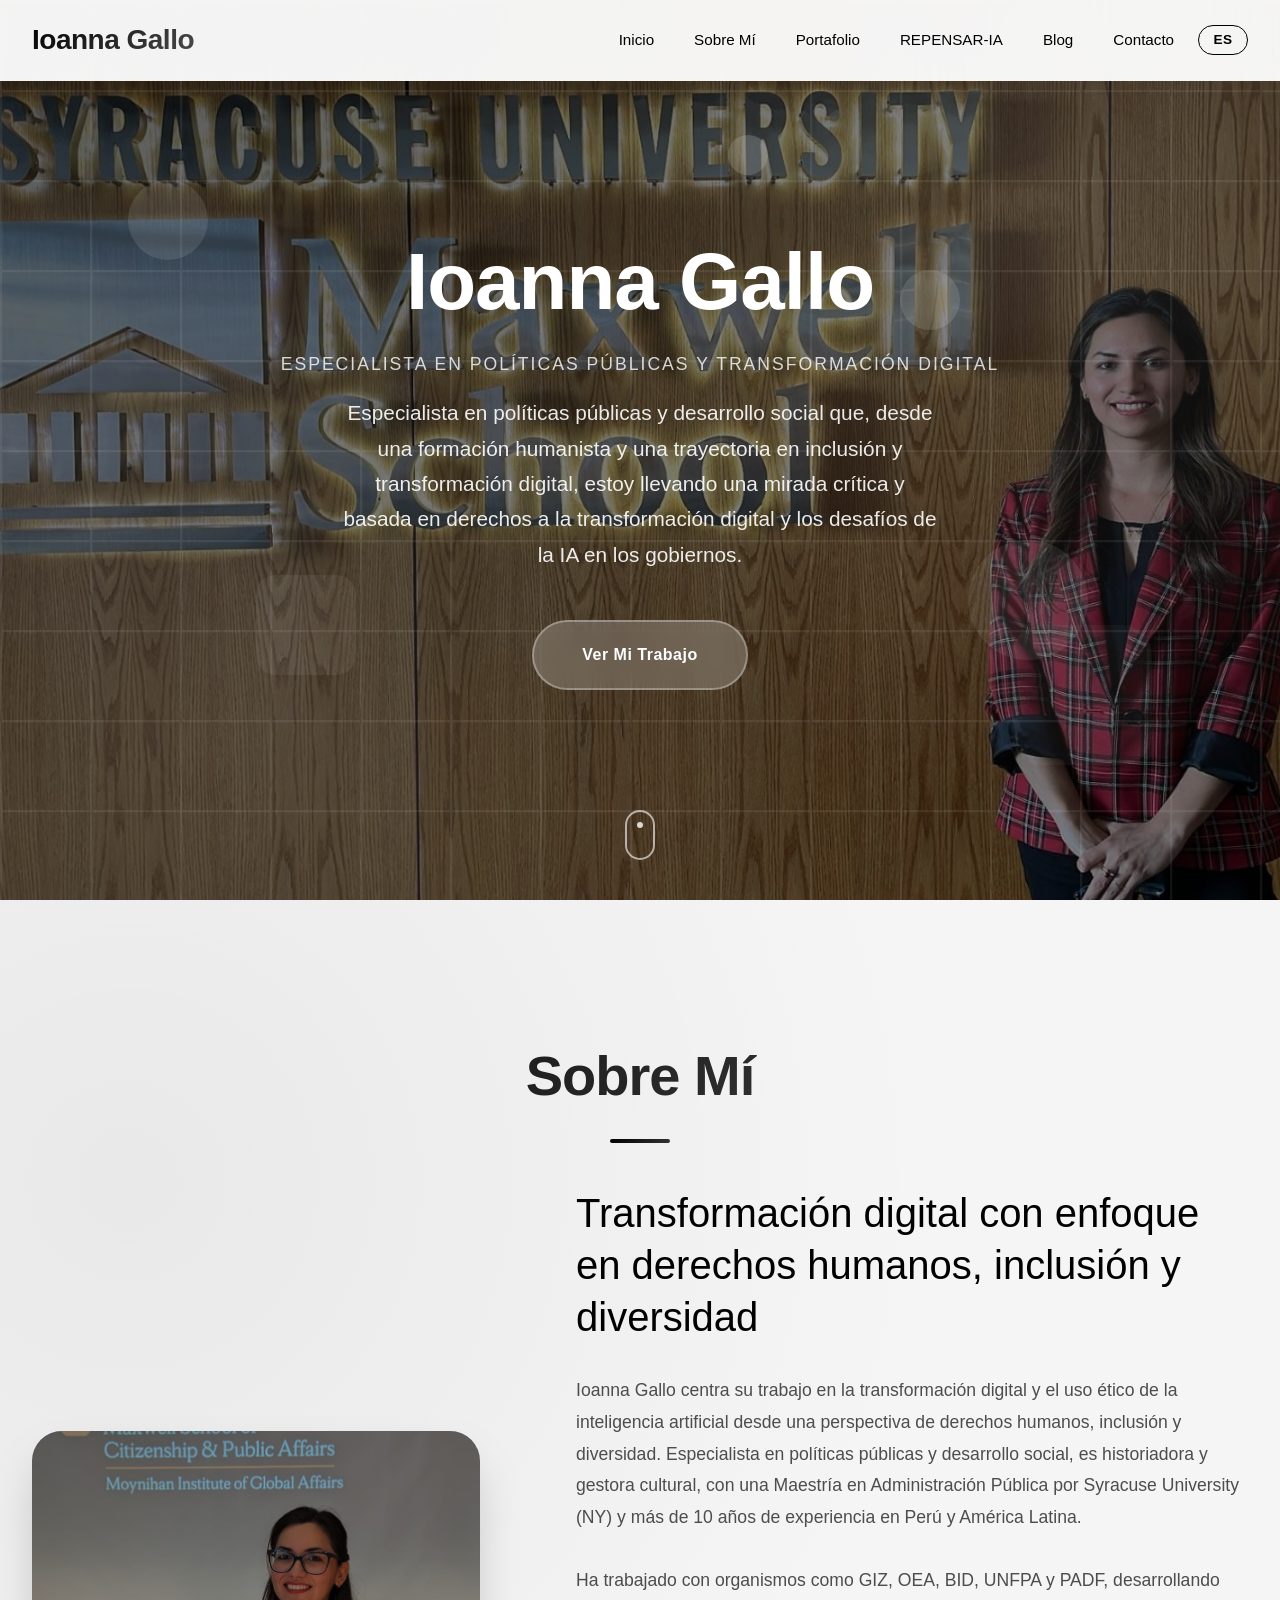
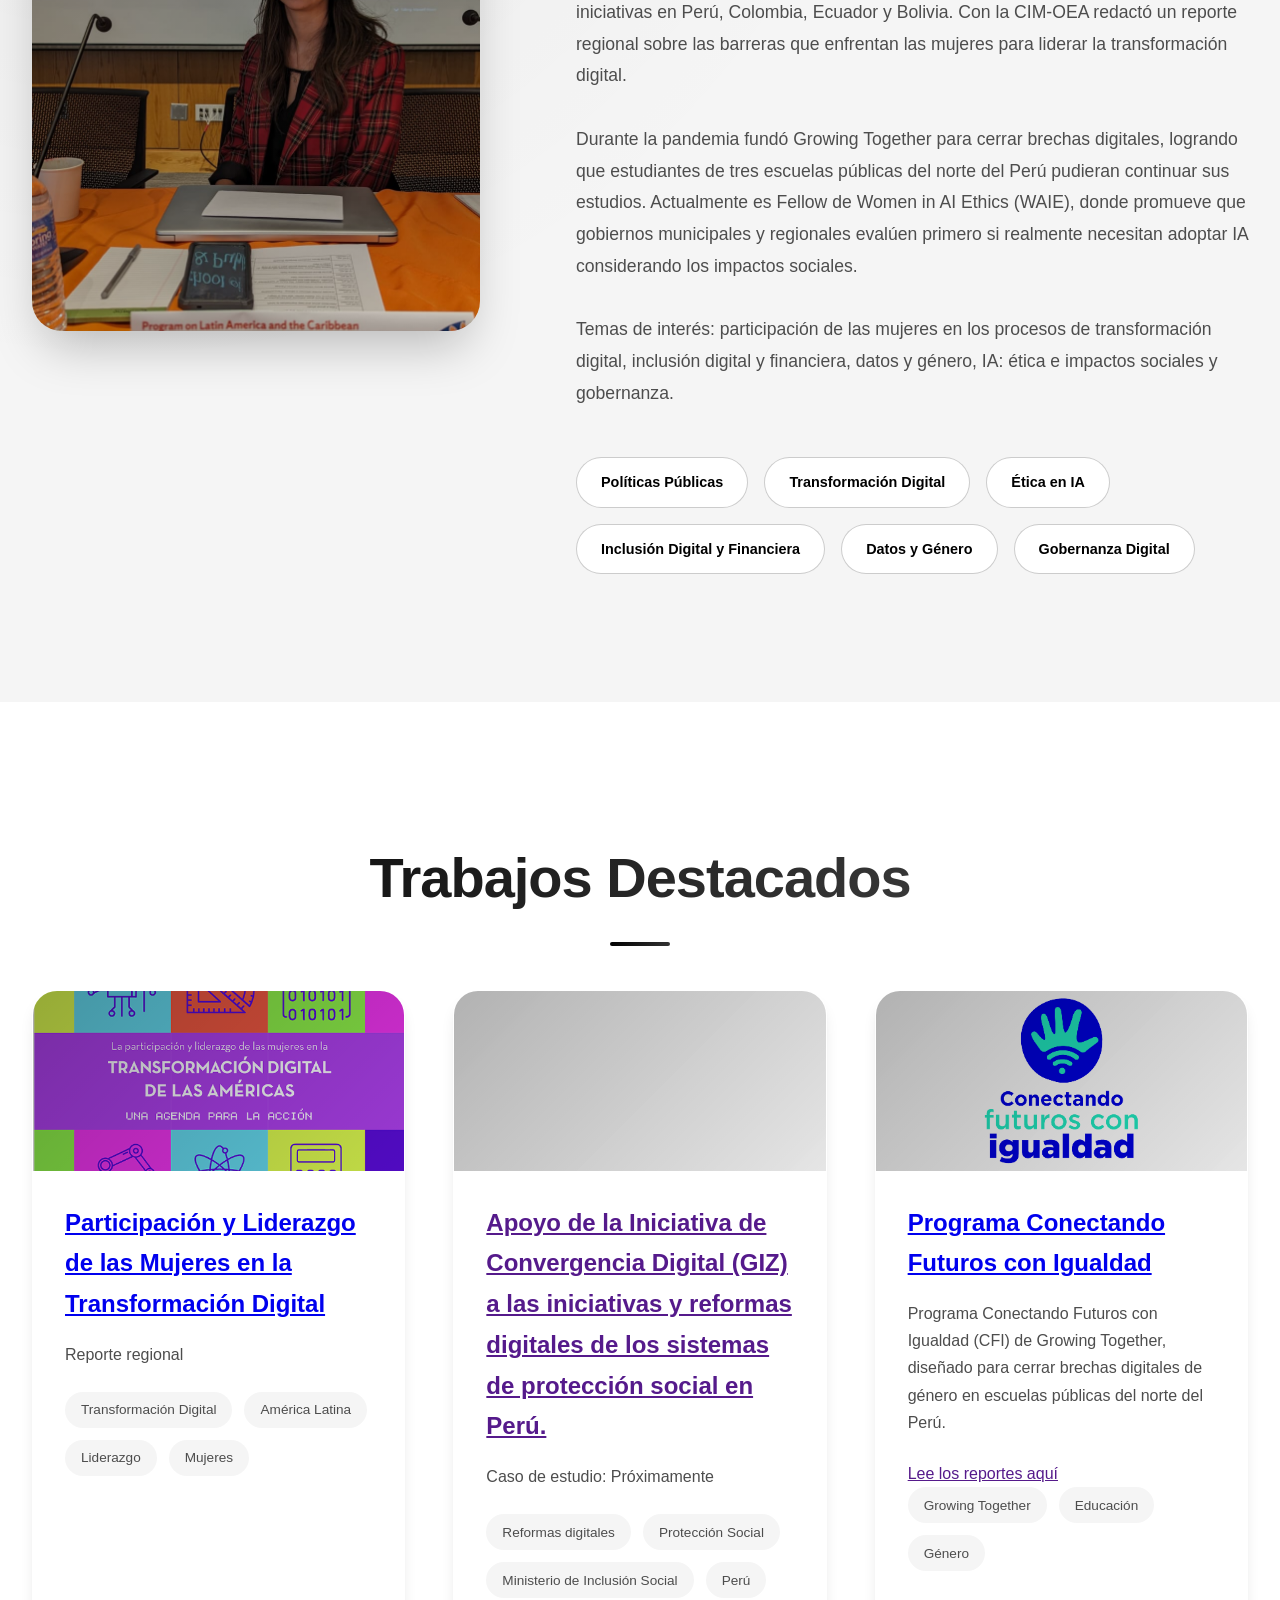
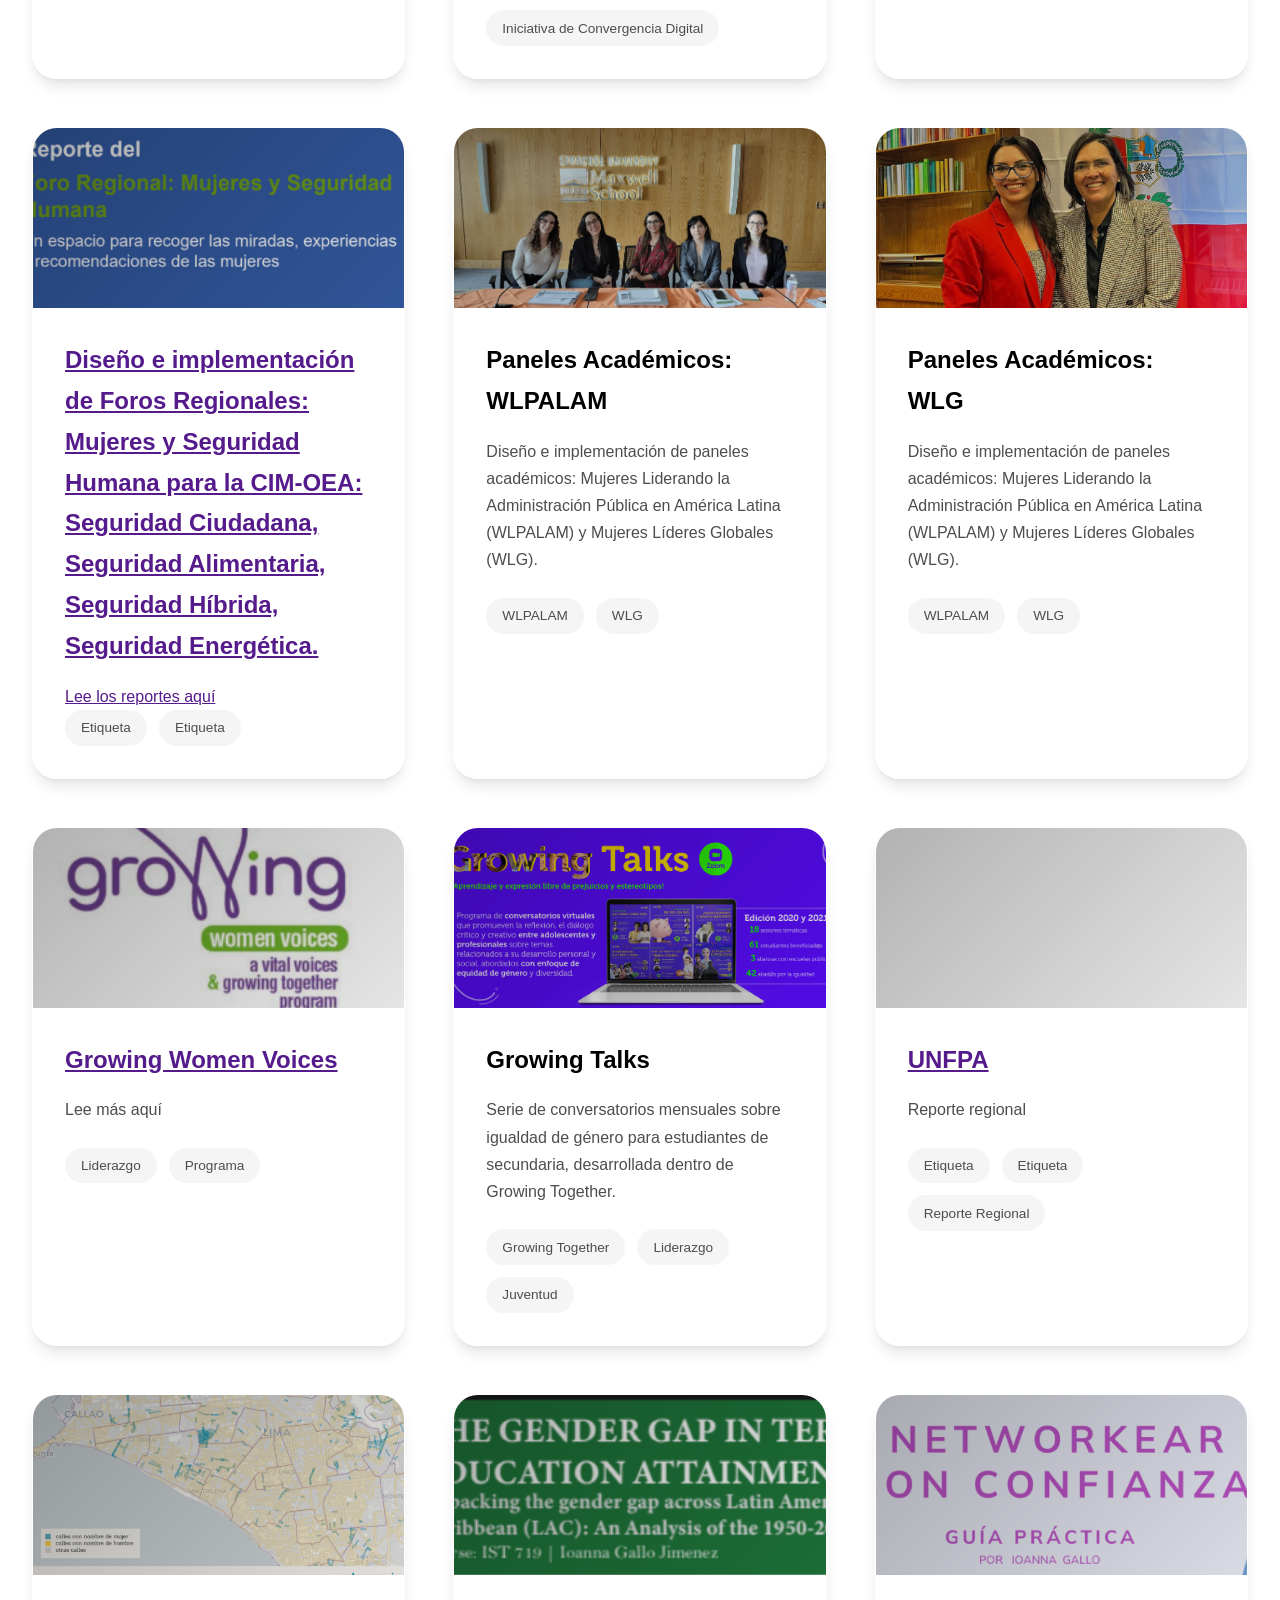
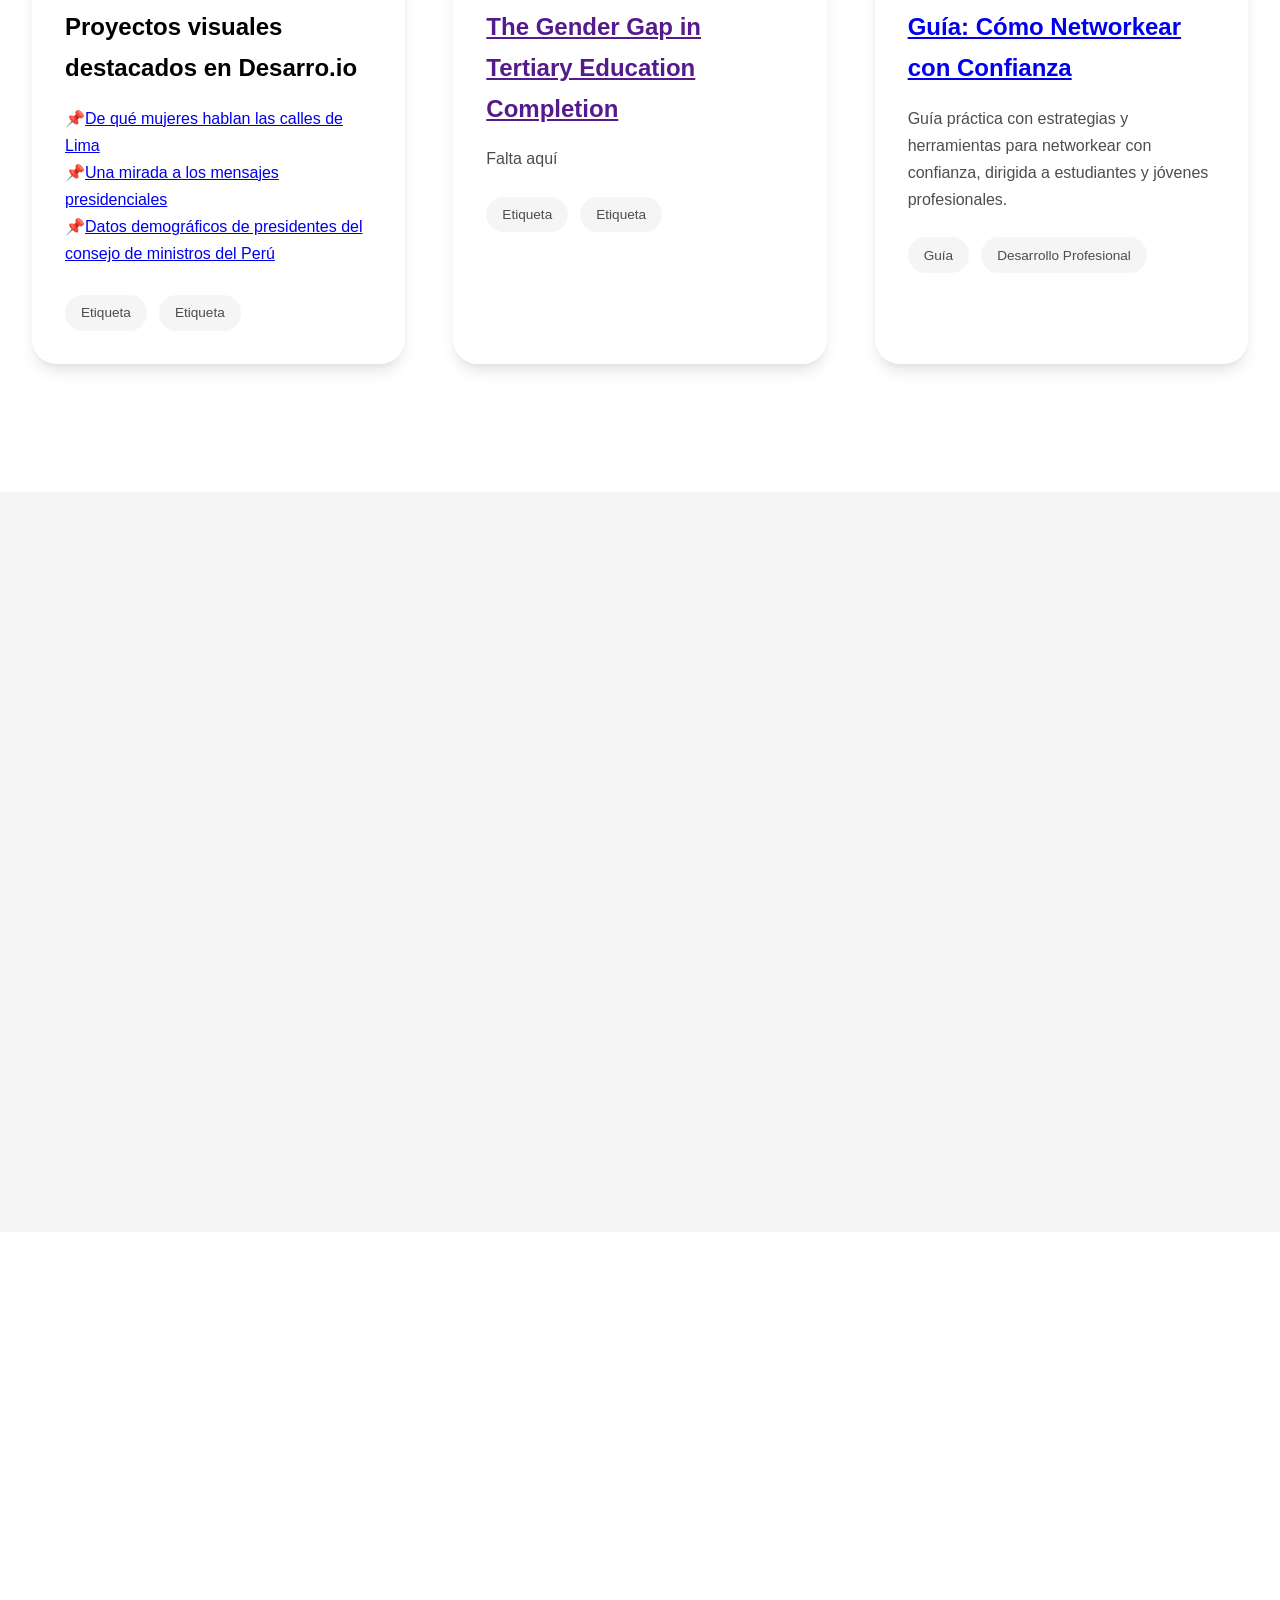
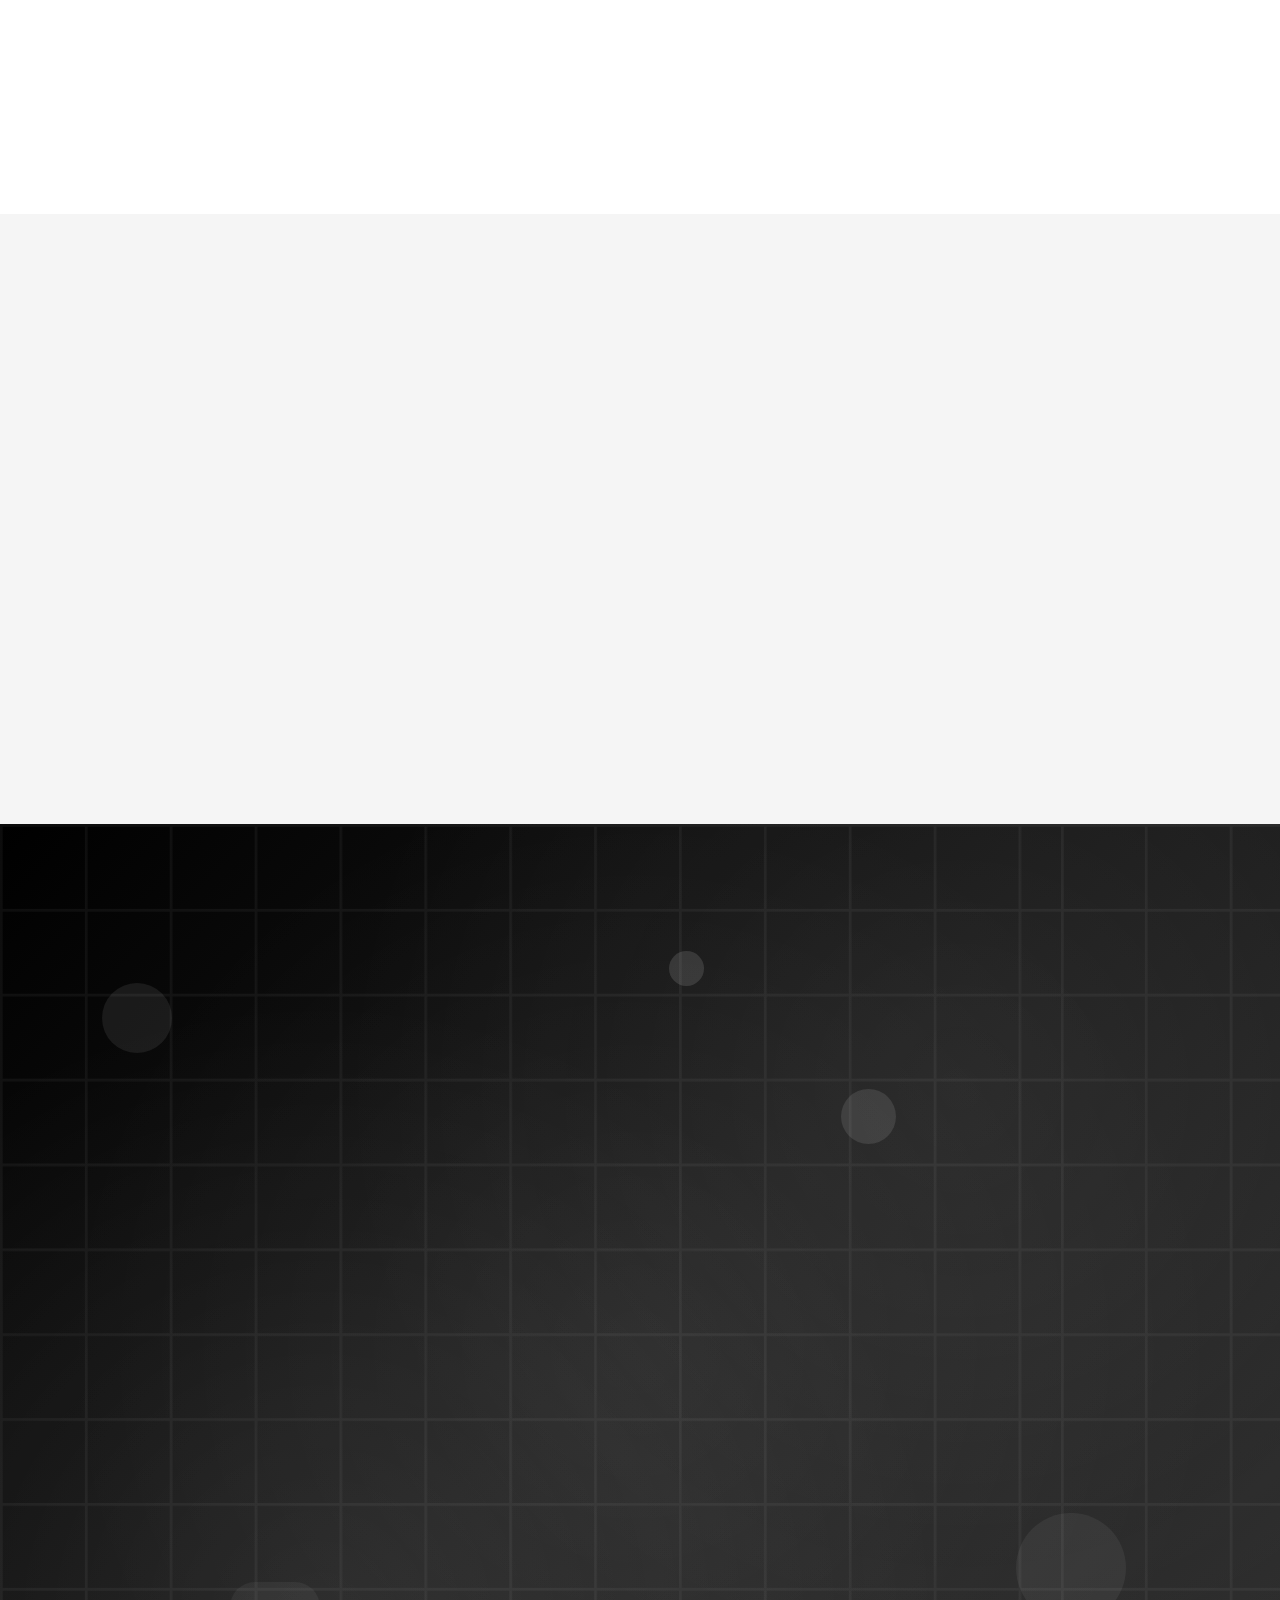
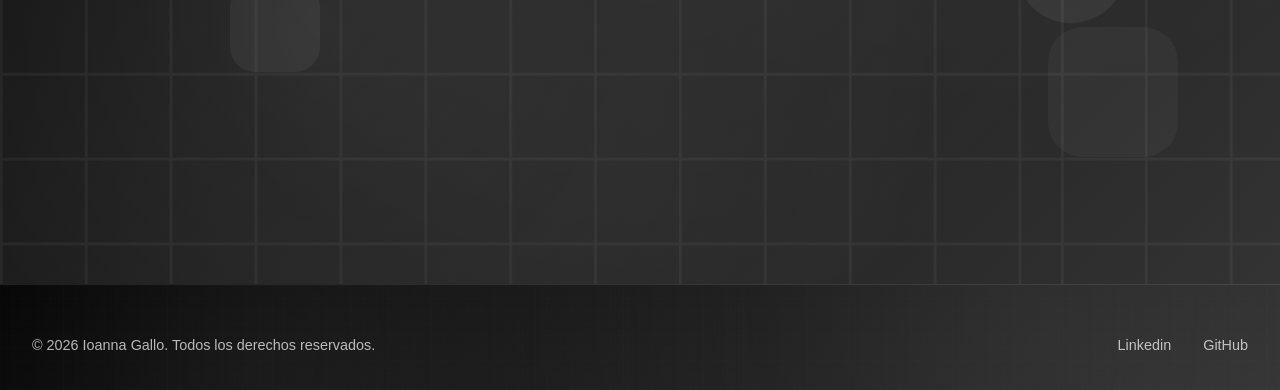
==== commit dfdf71de: "agregado caso de estudio en titulo" ====
--- a/index.html
+++ b/index.html
@@ -119,7 +119,7 @@
                     <div class="portfolio-image"></div>
                     <div class="portfolio-content">
                         <h4><a href="" target="_blank" rel="noopener" data-en="Support from GIZ's Digital Convergence Initiative for digital initiatives and reforms of social protection systems in Peru." data-es="Apoyo de la Iniciativa de Convergencia Digital (GIZ) a las iniciativas y reformas digitales de los sistemas de protección social en Perú.">Apoyo de la Iniciativa de Convergencia Digital(GIZ) a las iniciativas y reformas digitales de los sistemas de protección social en Perú. </a></h4>
-                        <p data-en="Coming soon" data-es="Próximamente">Caso de estudio: Próximamente.</p>
+                        <p data-en="Coming soon" data-es="Caso de estudio: Próximamente">Caso de estudio: Próximamente.</p>
                         <div class="portfolio-tech">
                             <span class="tech-tag">Reformas digitales</span>
                             <span class="tech-tag">Protección Social</span>
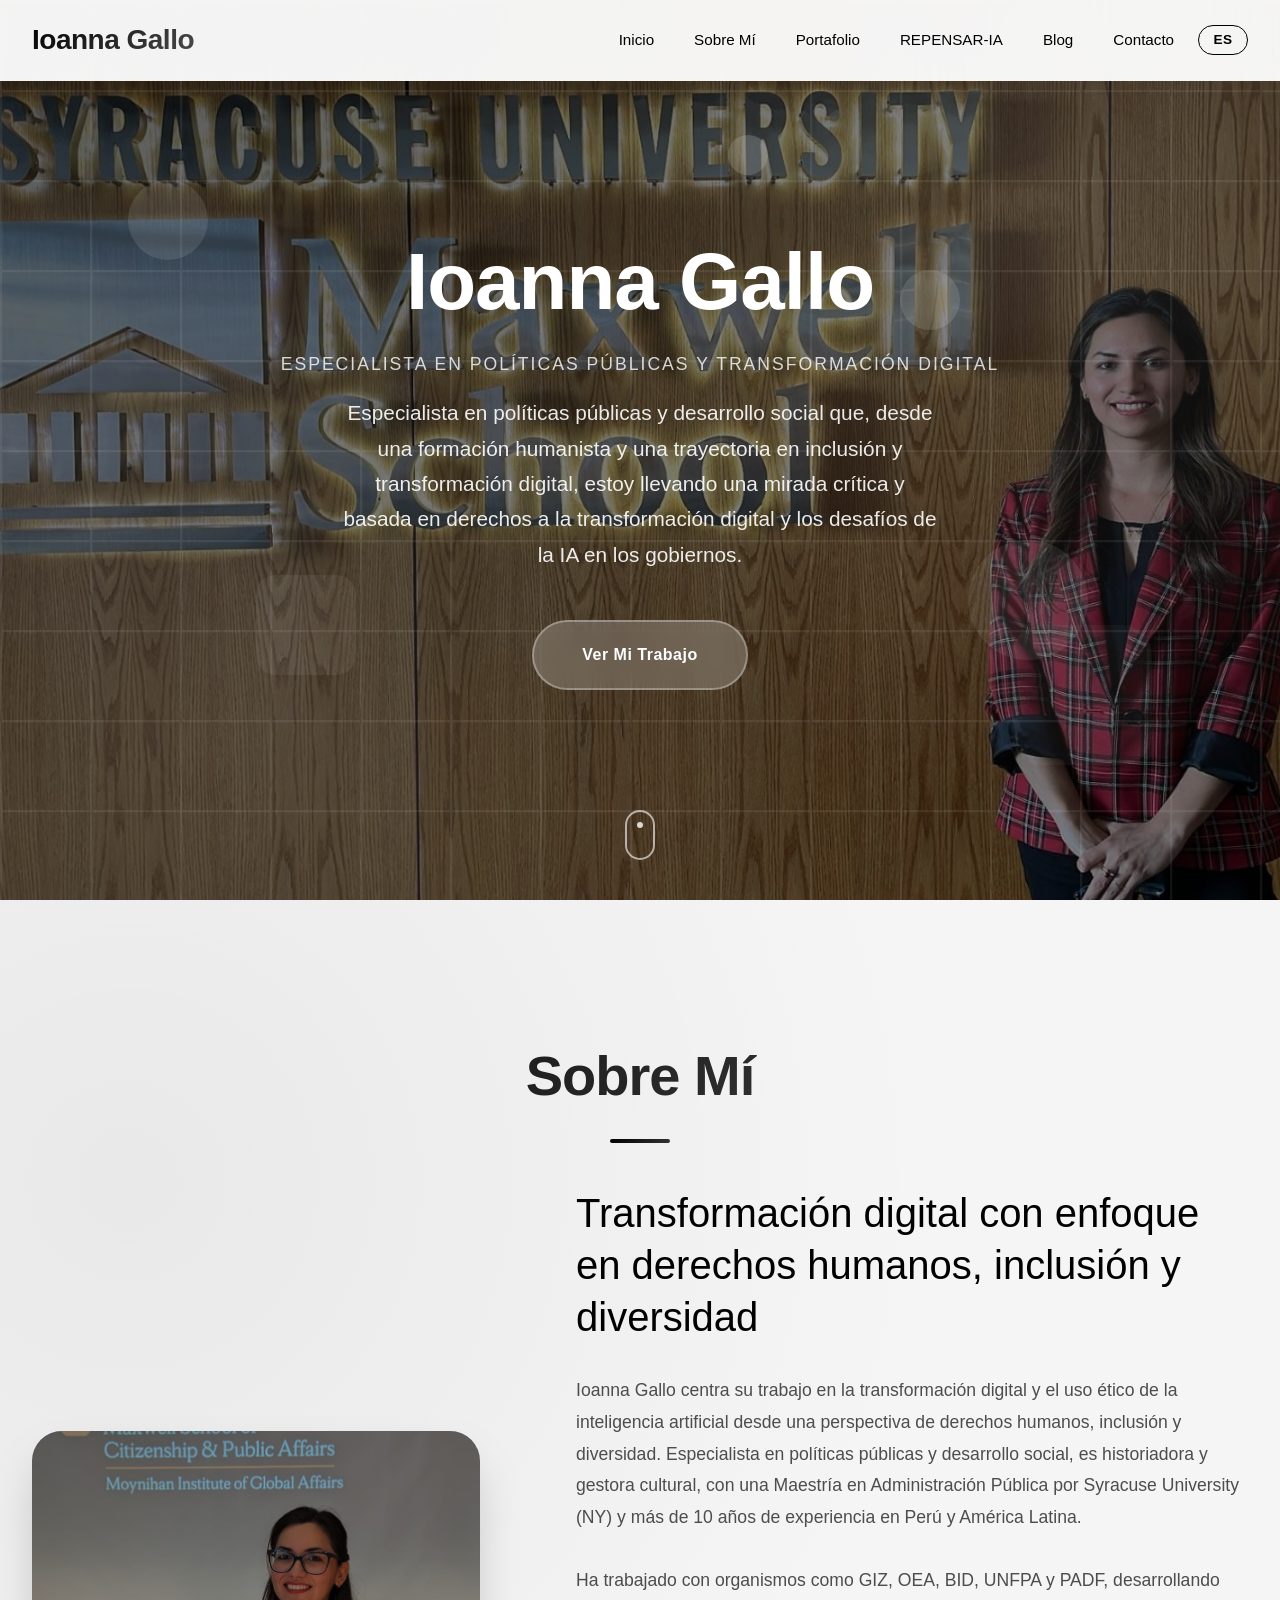
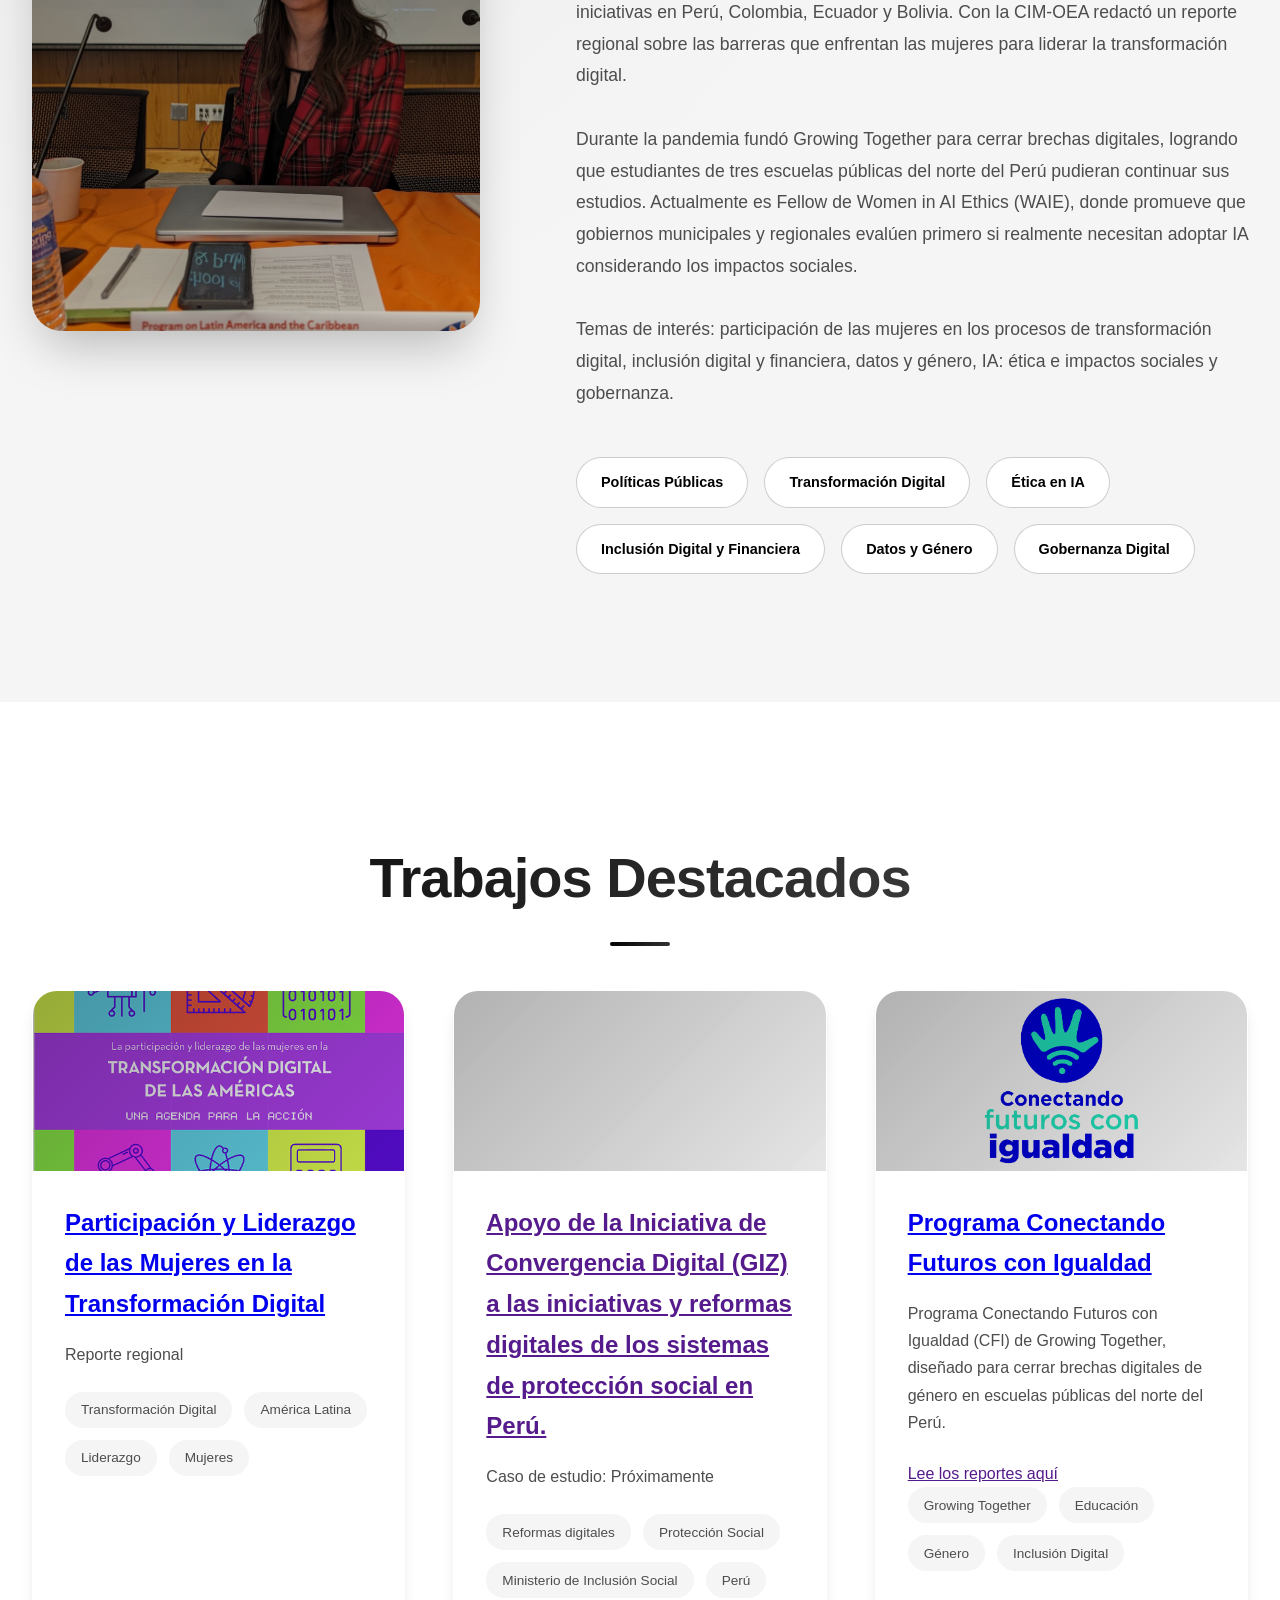
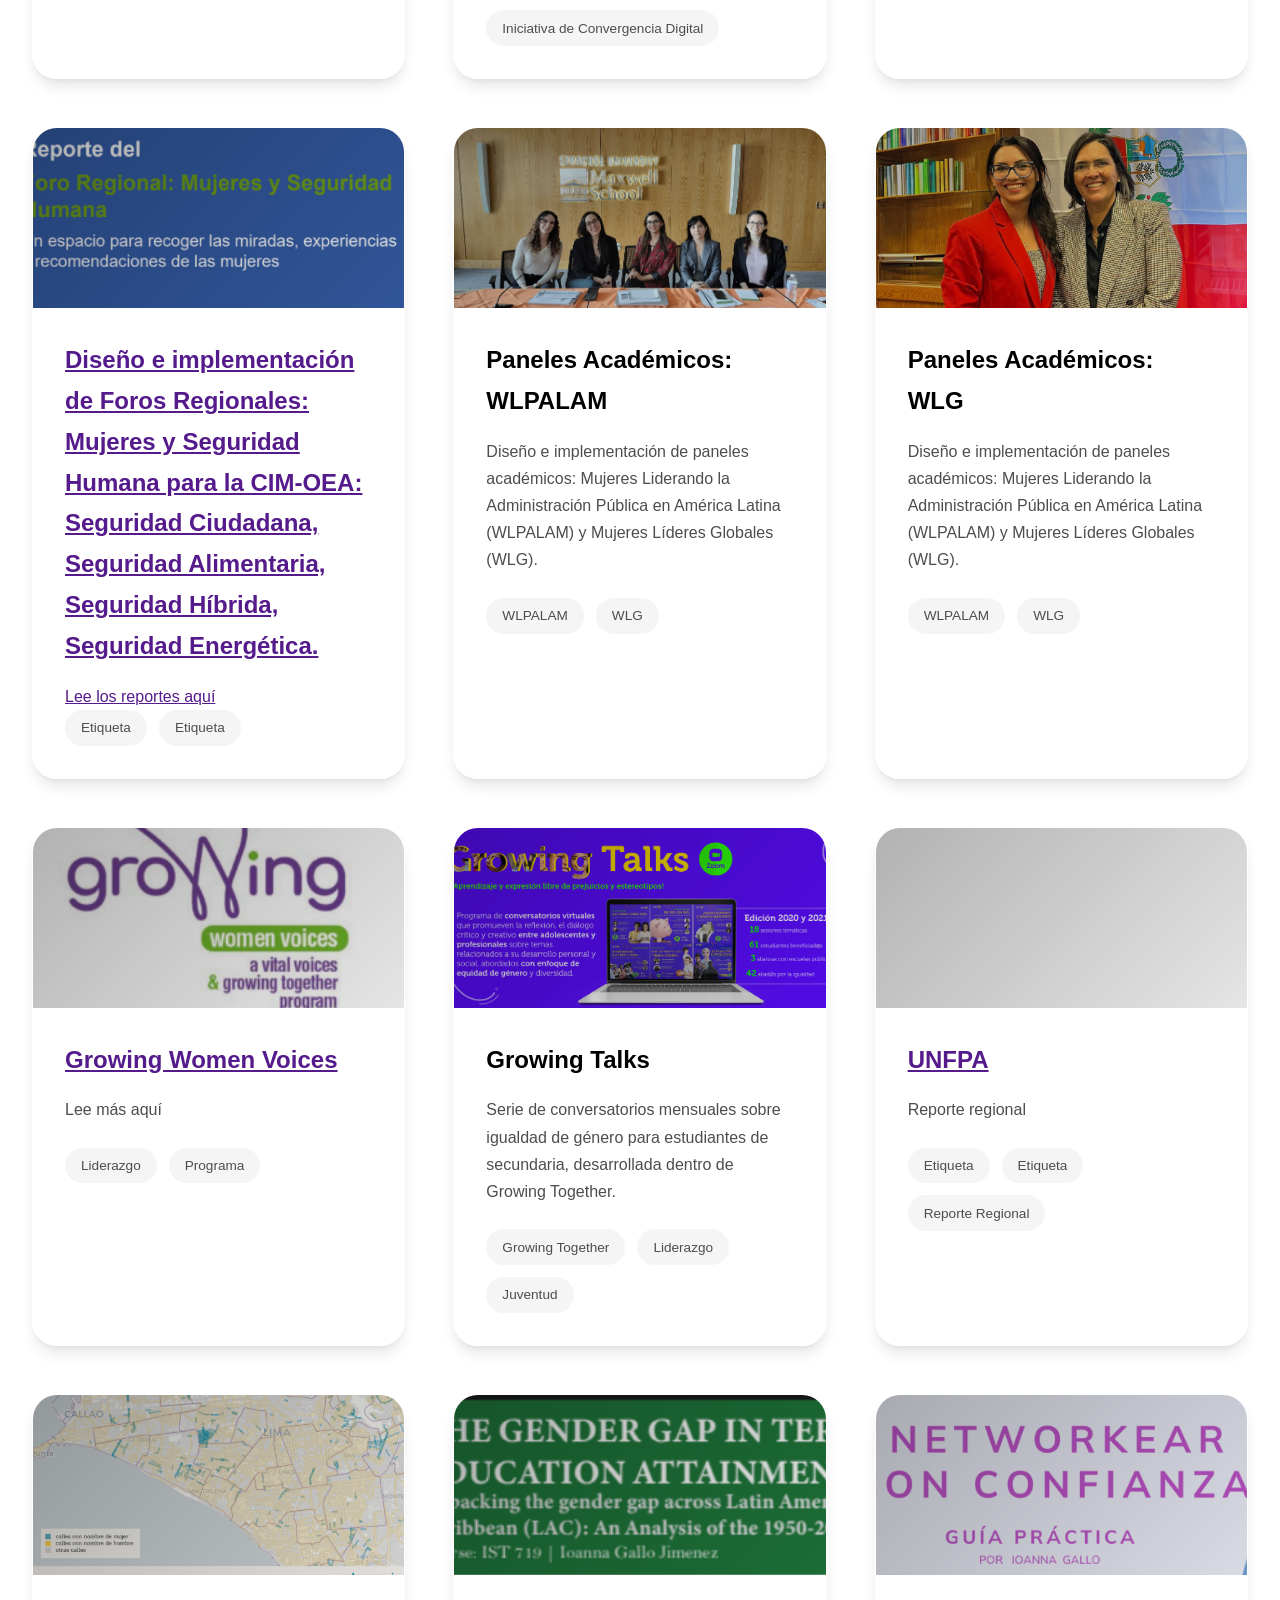
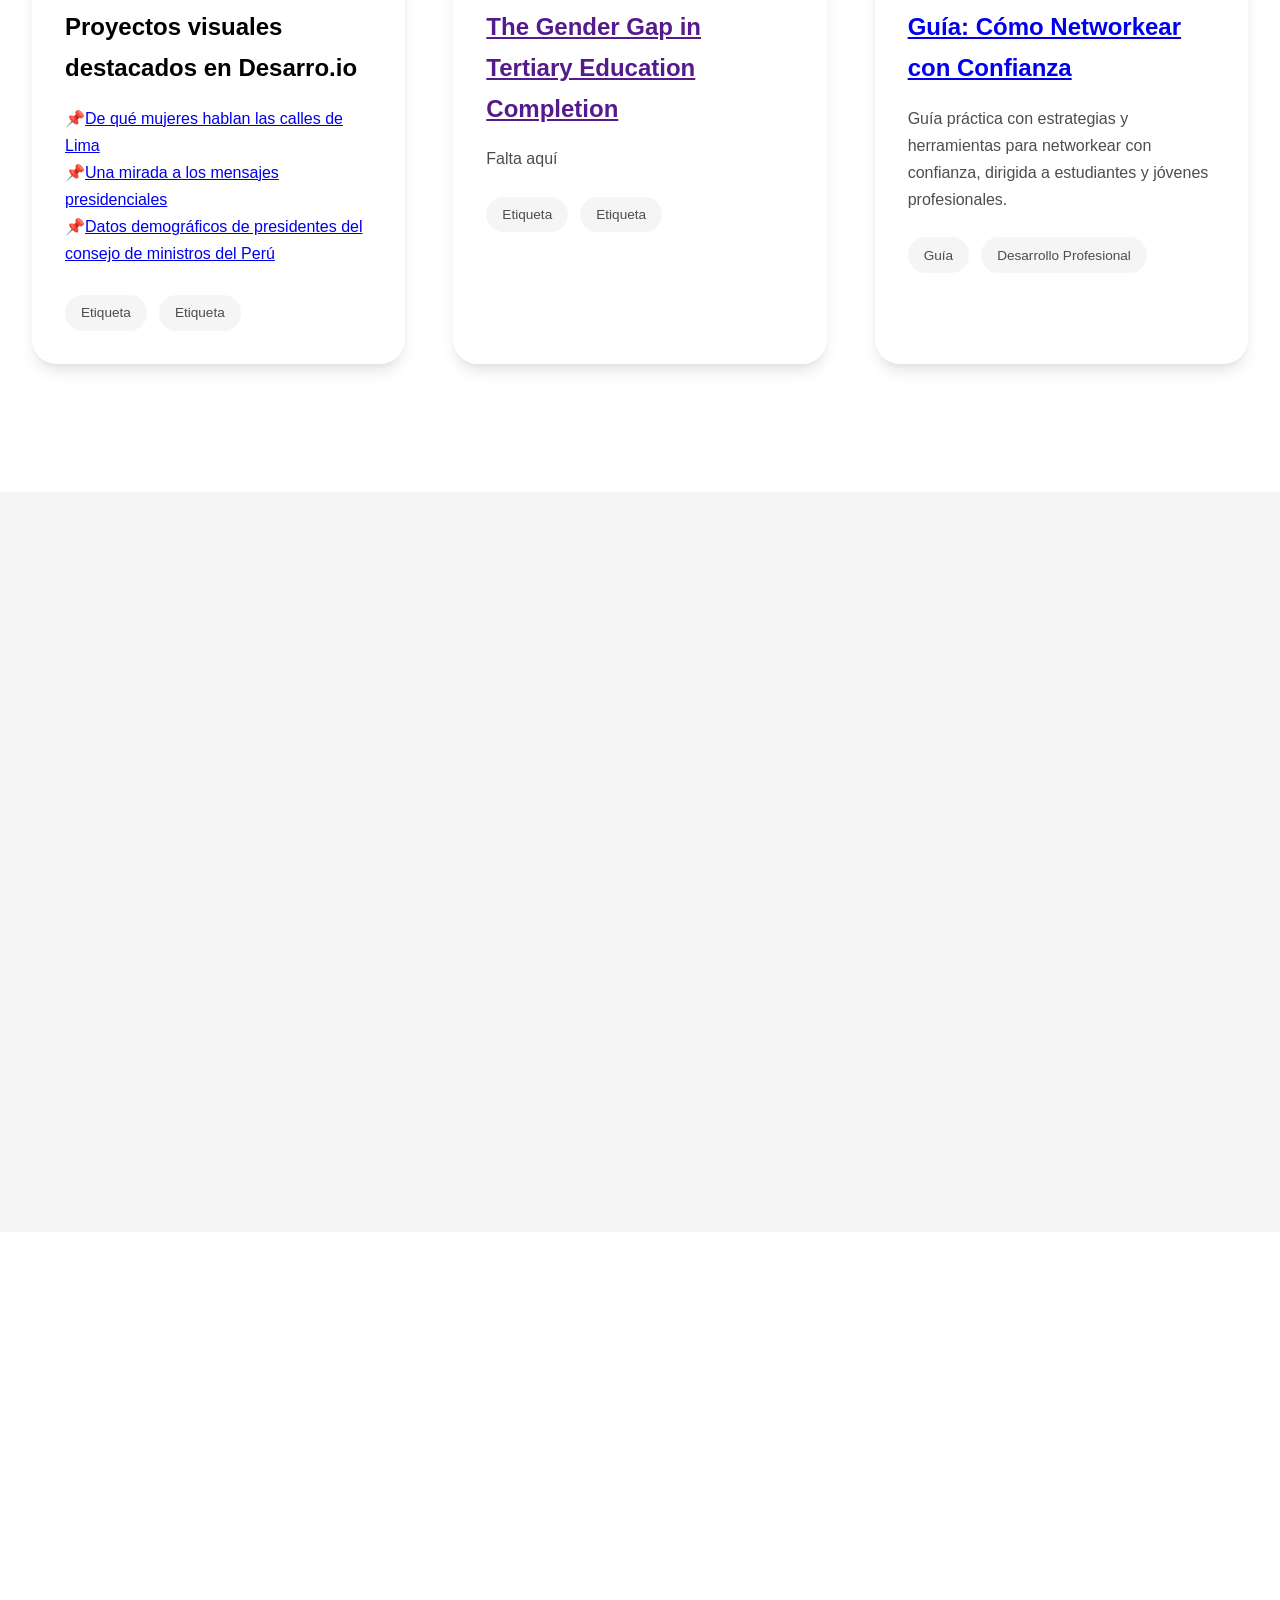
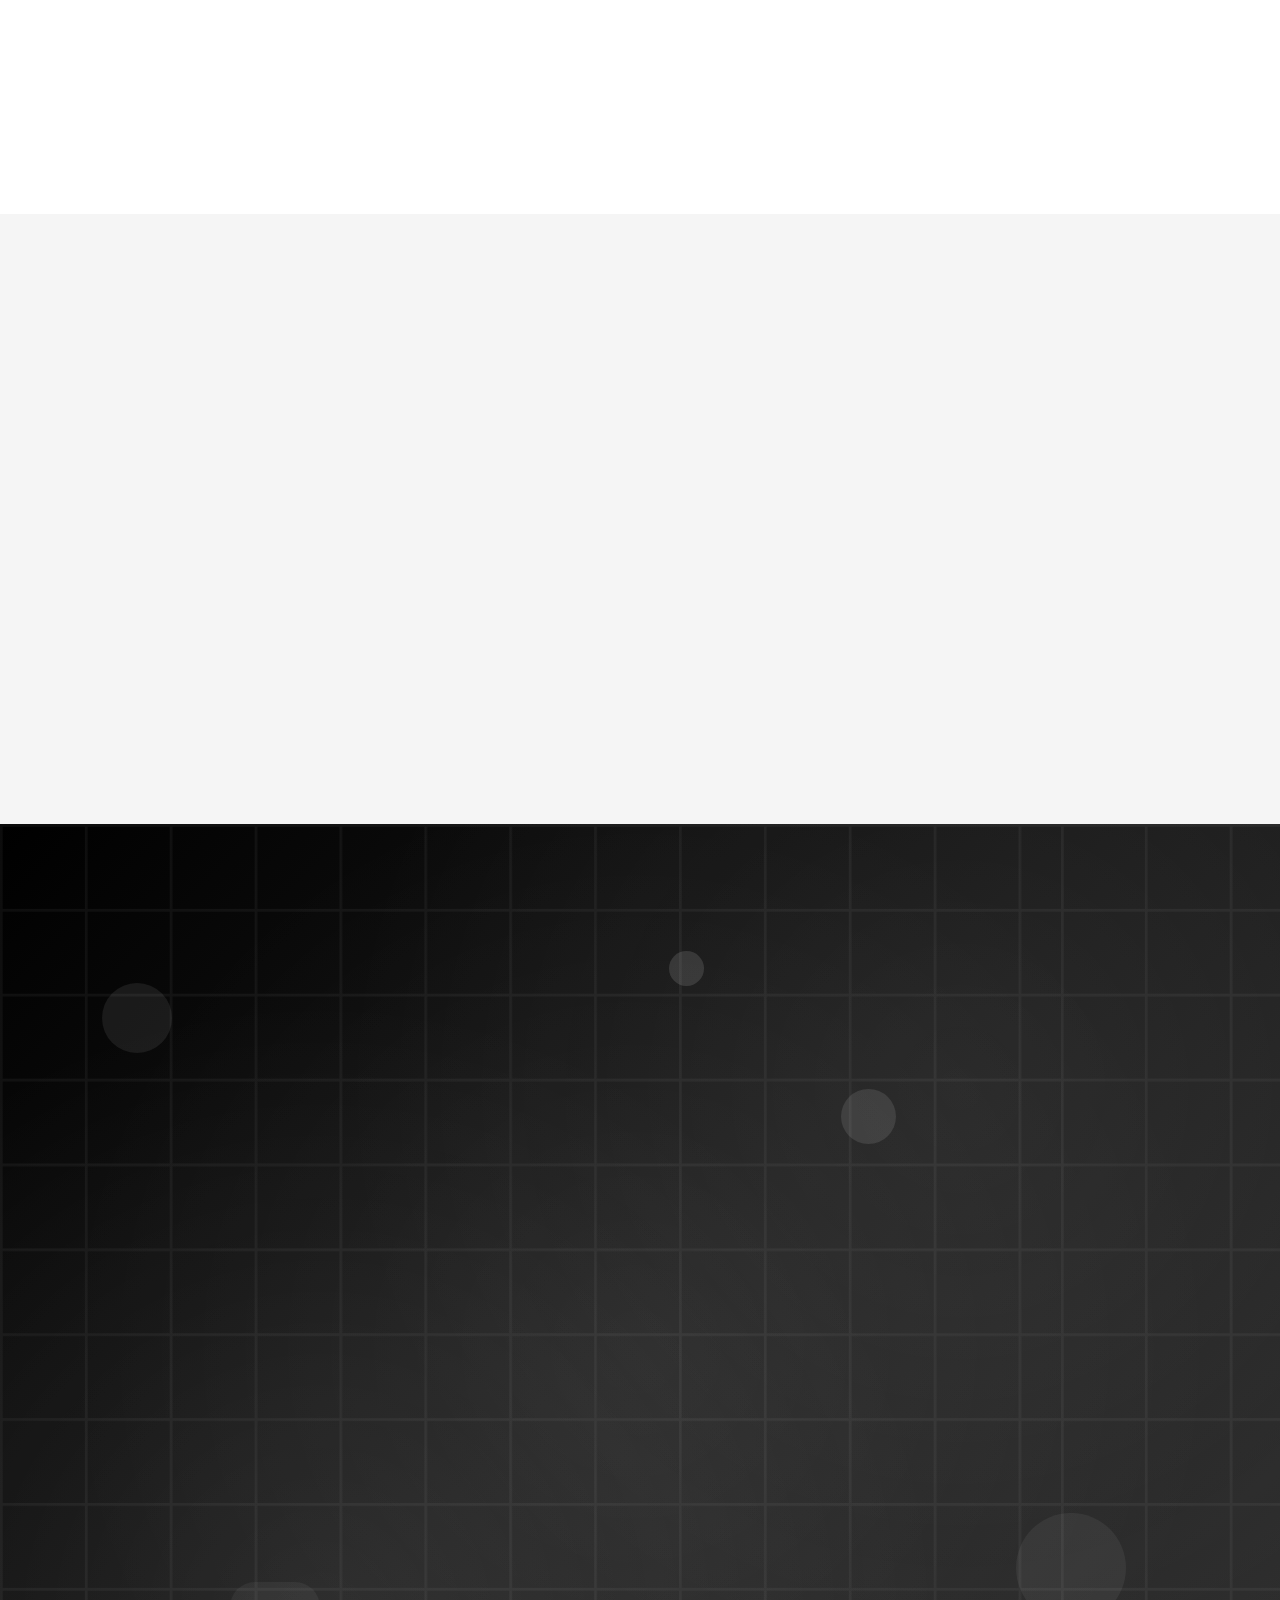
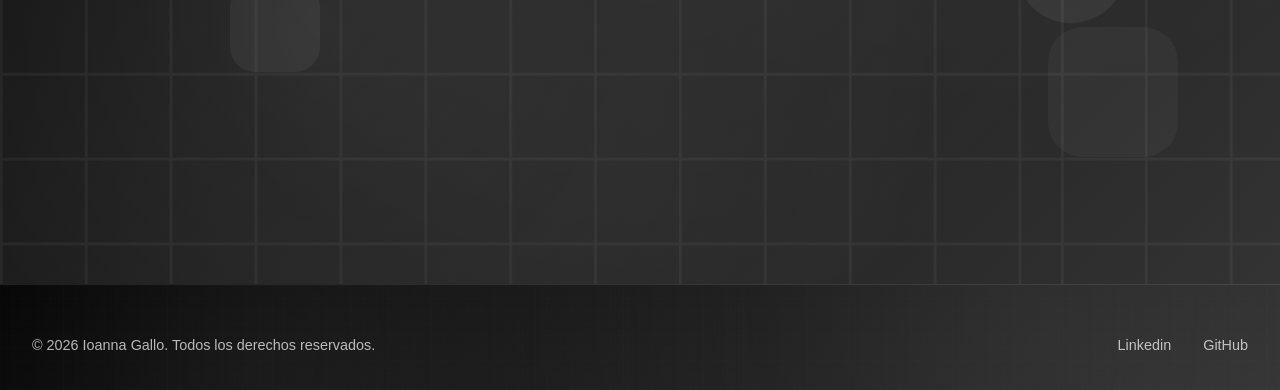
==== commit fbb0a45f: "Nuevas etiquetas para CFI" ====
--- a/index.html
+++ b/index.html
@@ -140,6 +140,7 @@
                             <span class="tech-tag"><a href="https://www.instagram.com/growingtogetherperu/" target="_blank" rel="noopener" style="color:inherit; text-decoration:none;">Growing Together</a></span>
                             <span class="tech-tag" data-en="Education" data-es="Educación">Educación</span>
                             <span class="tech-tag" data-en="Gender" data-es="Género">Género</span>
+                            <span class="tech-tag" data-en="Digital Inclusion" data-es="Inclusión Digital">Inclusión Digital</span>
                         </div>
                     </div>
                 </div>
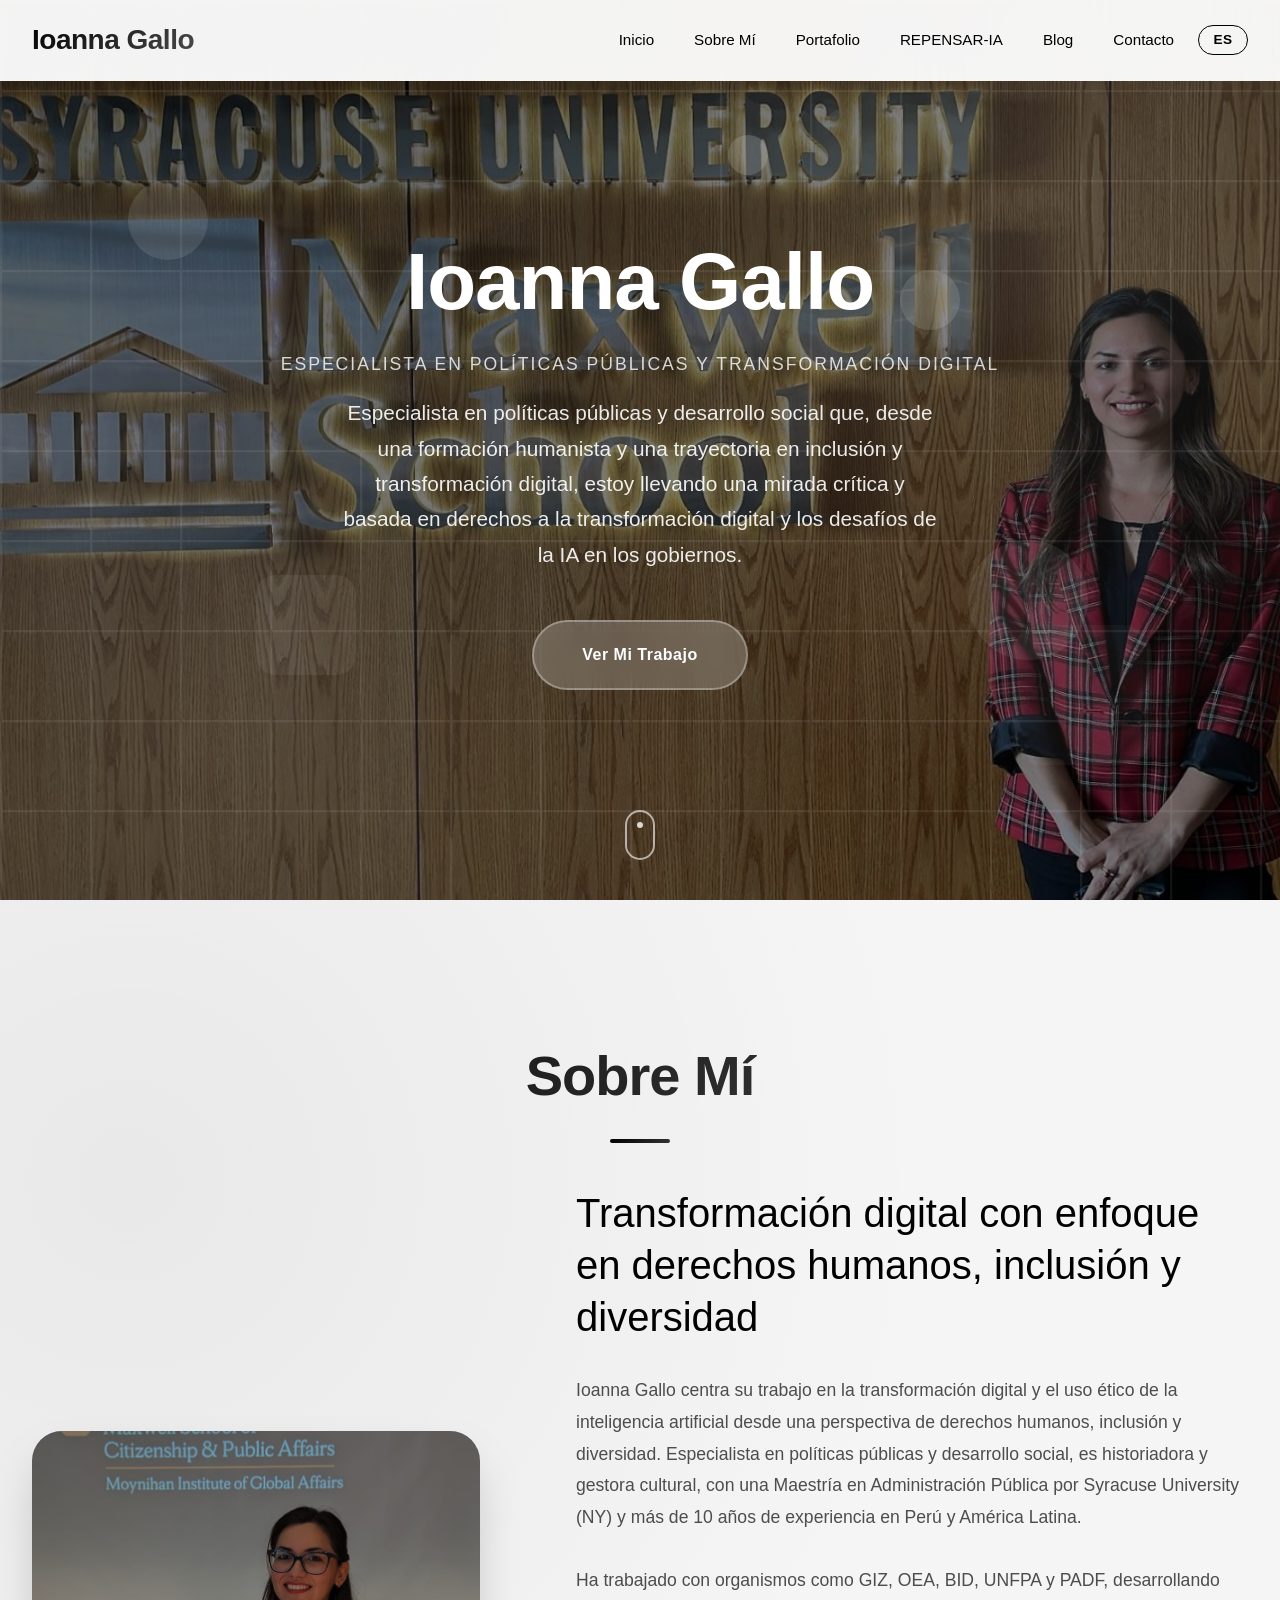
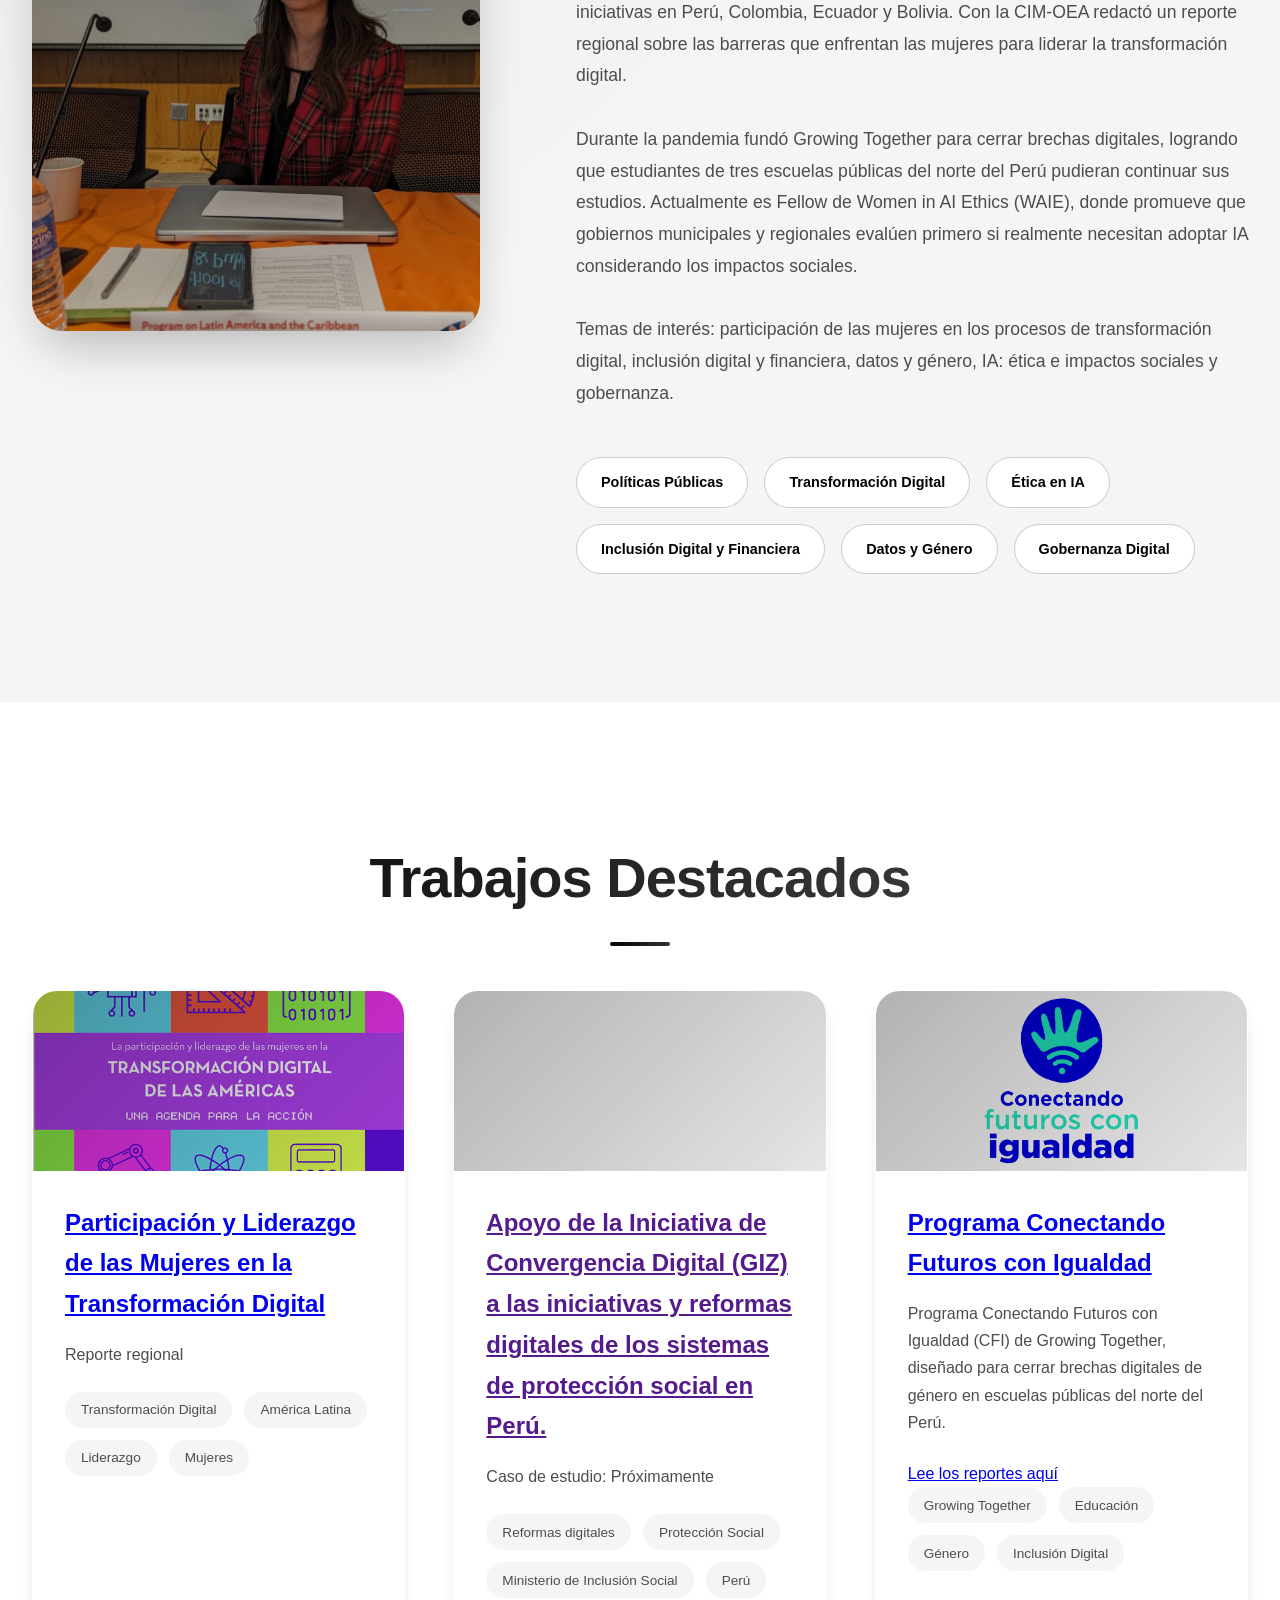
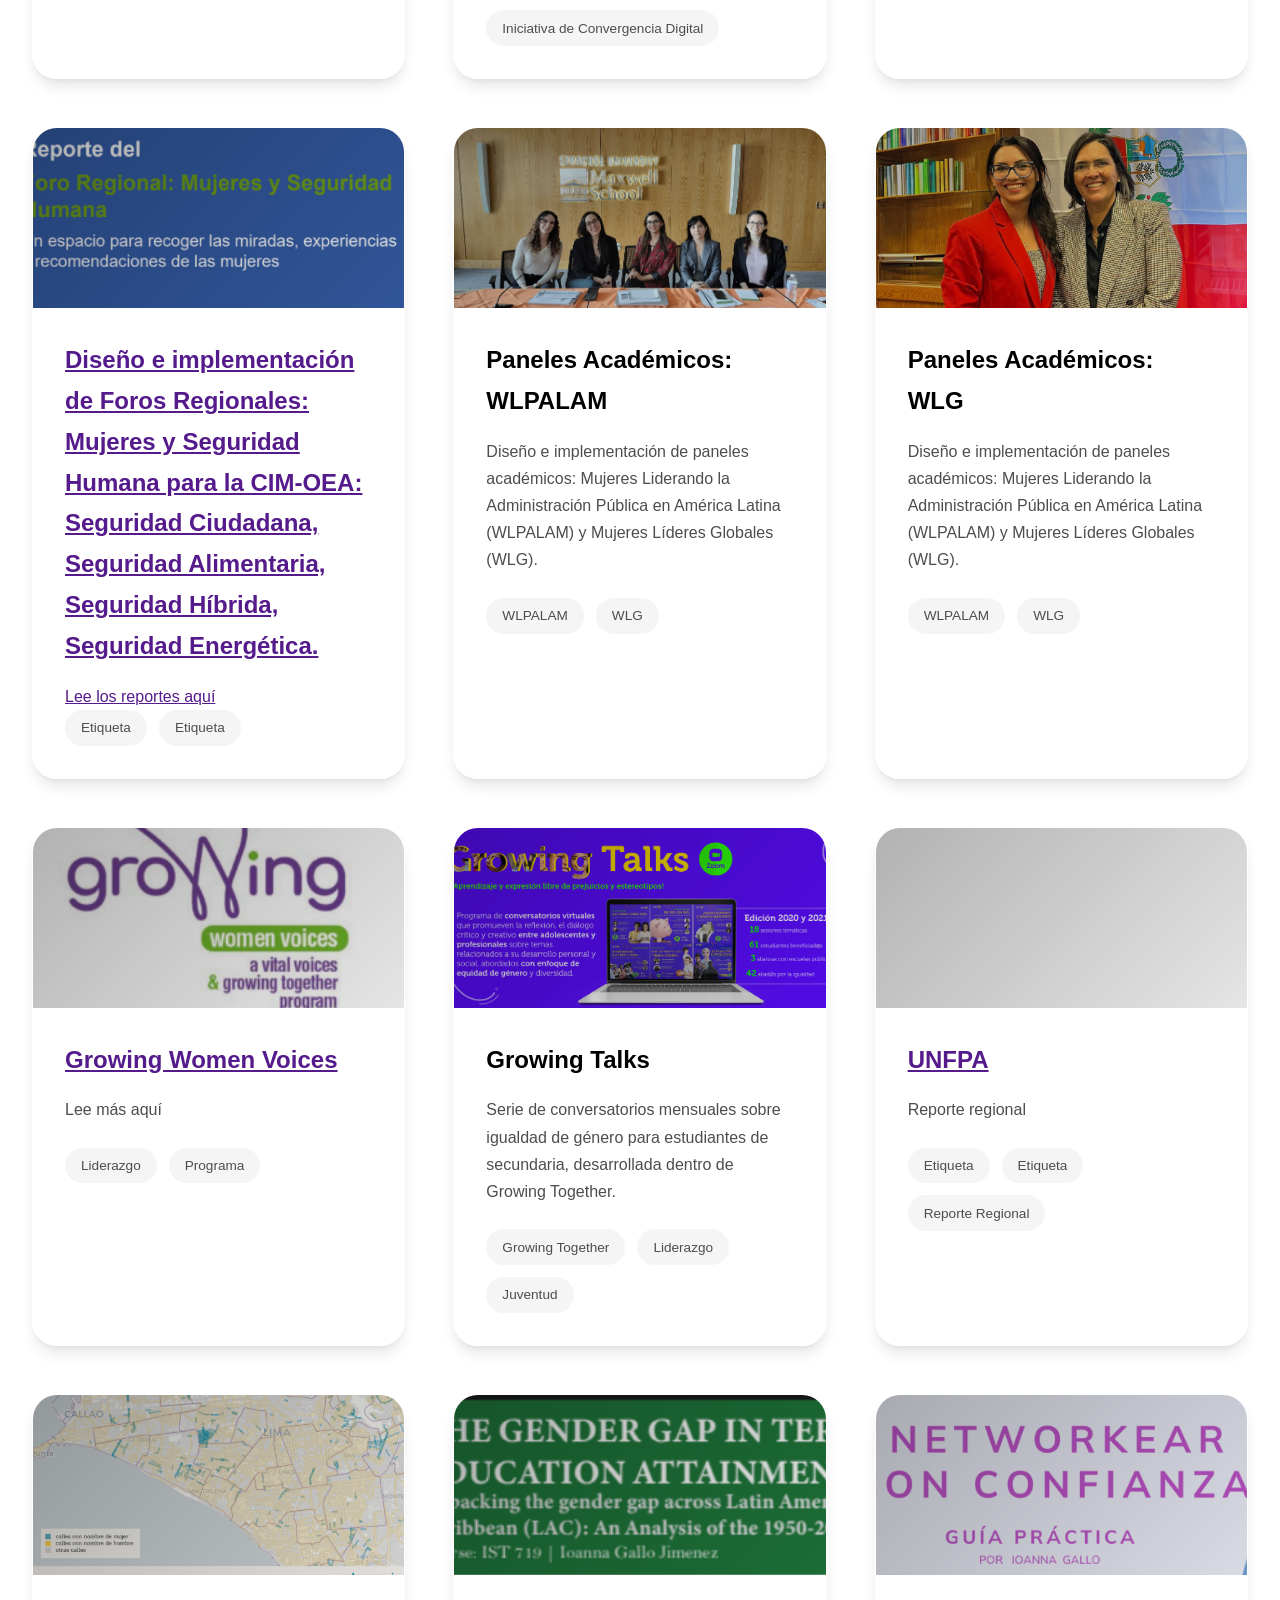
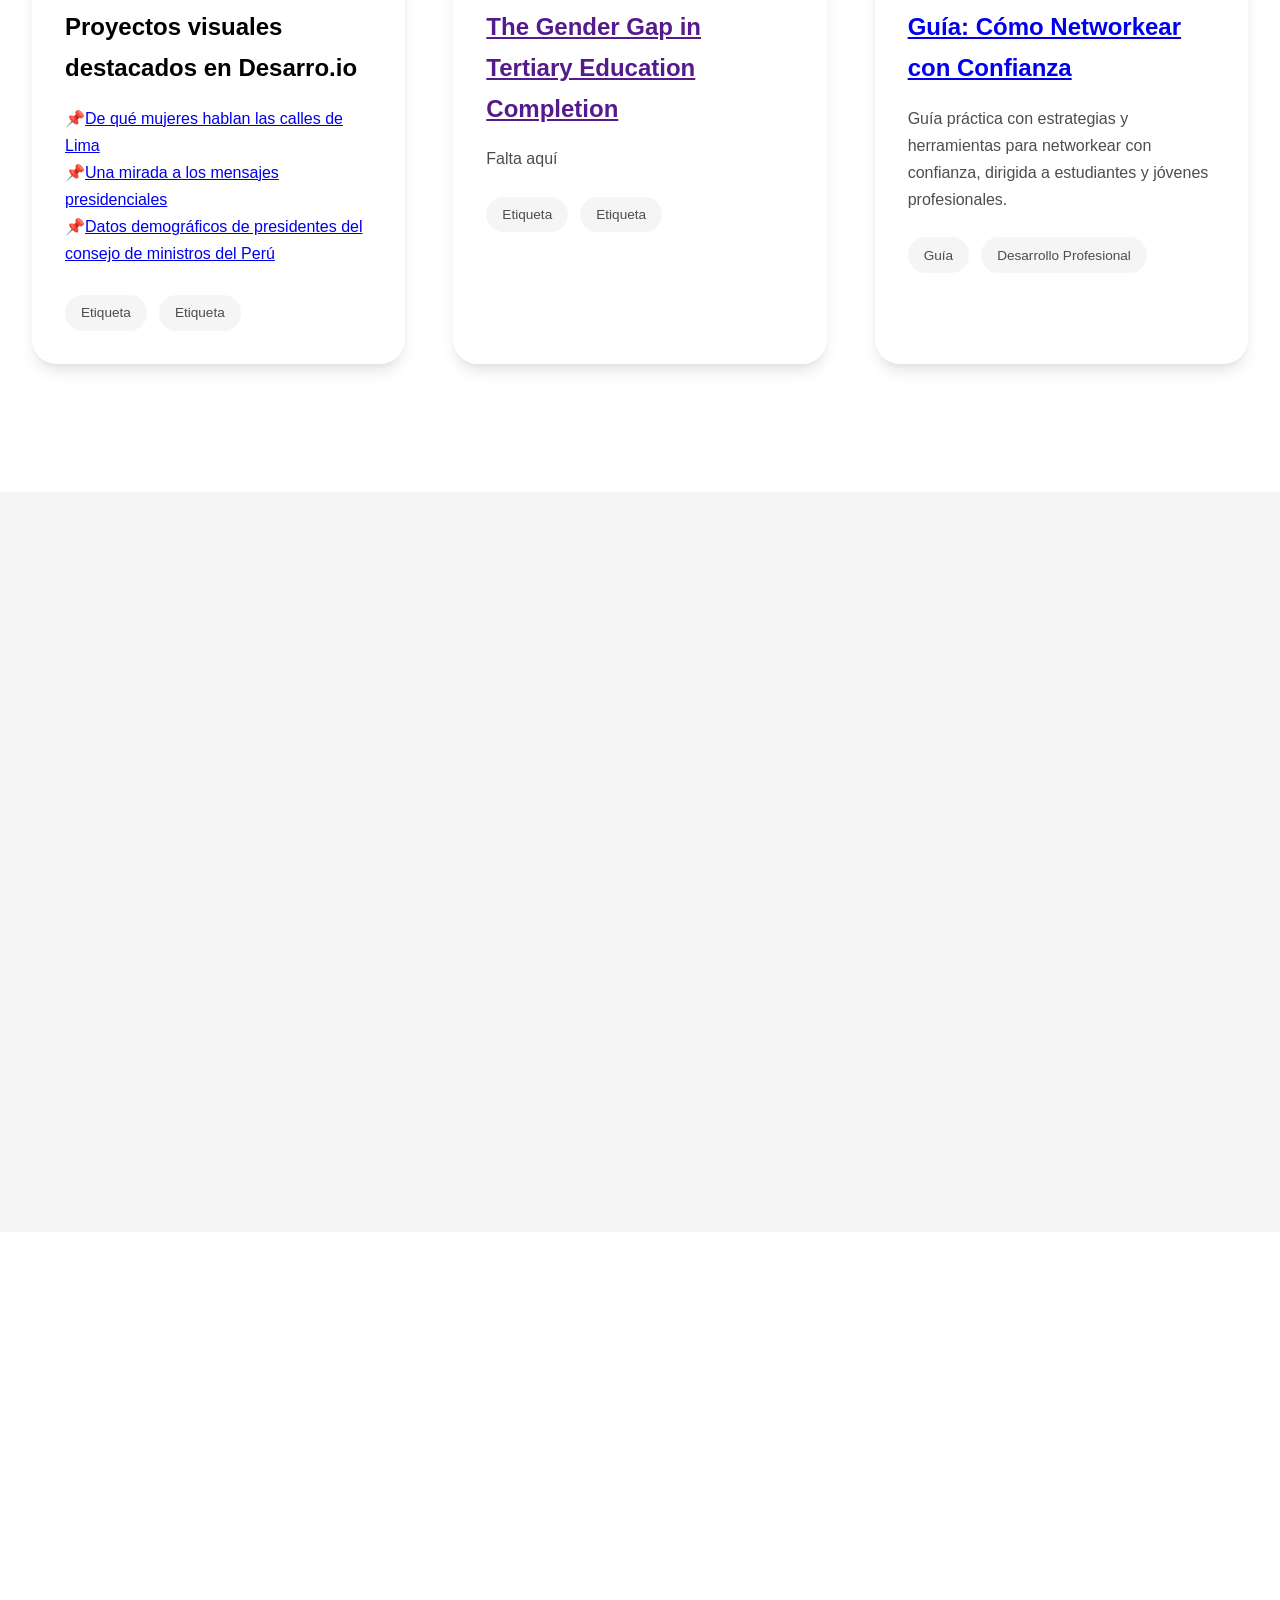
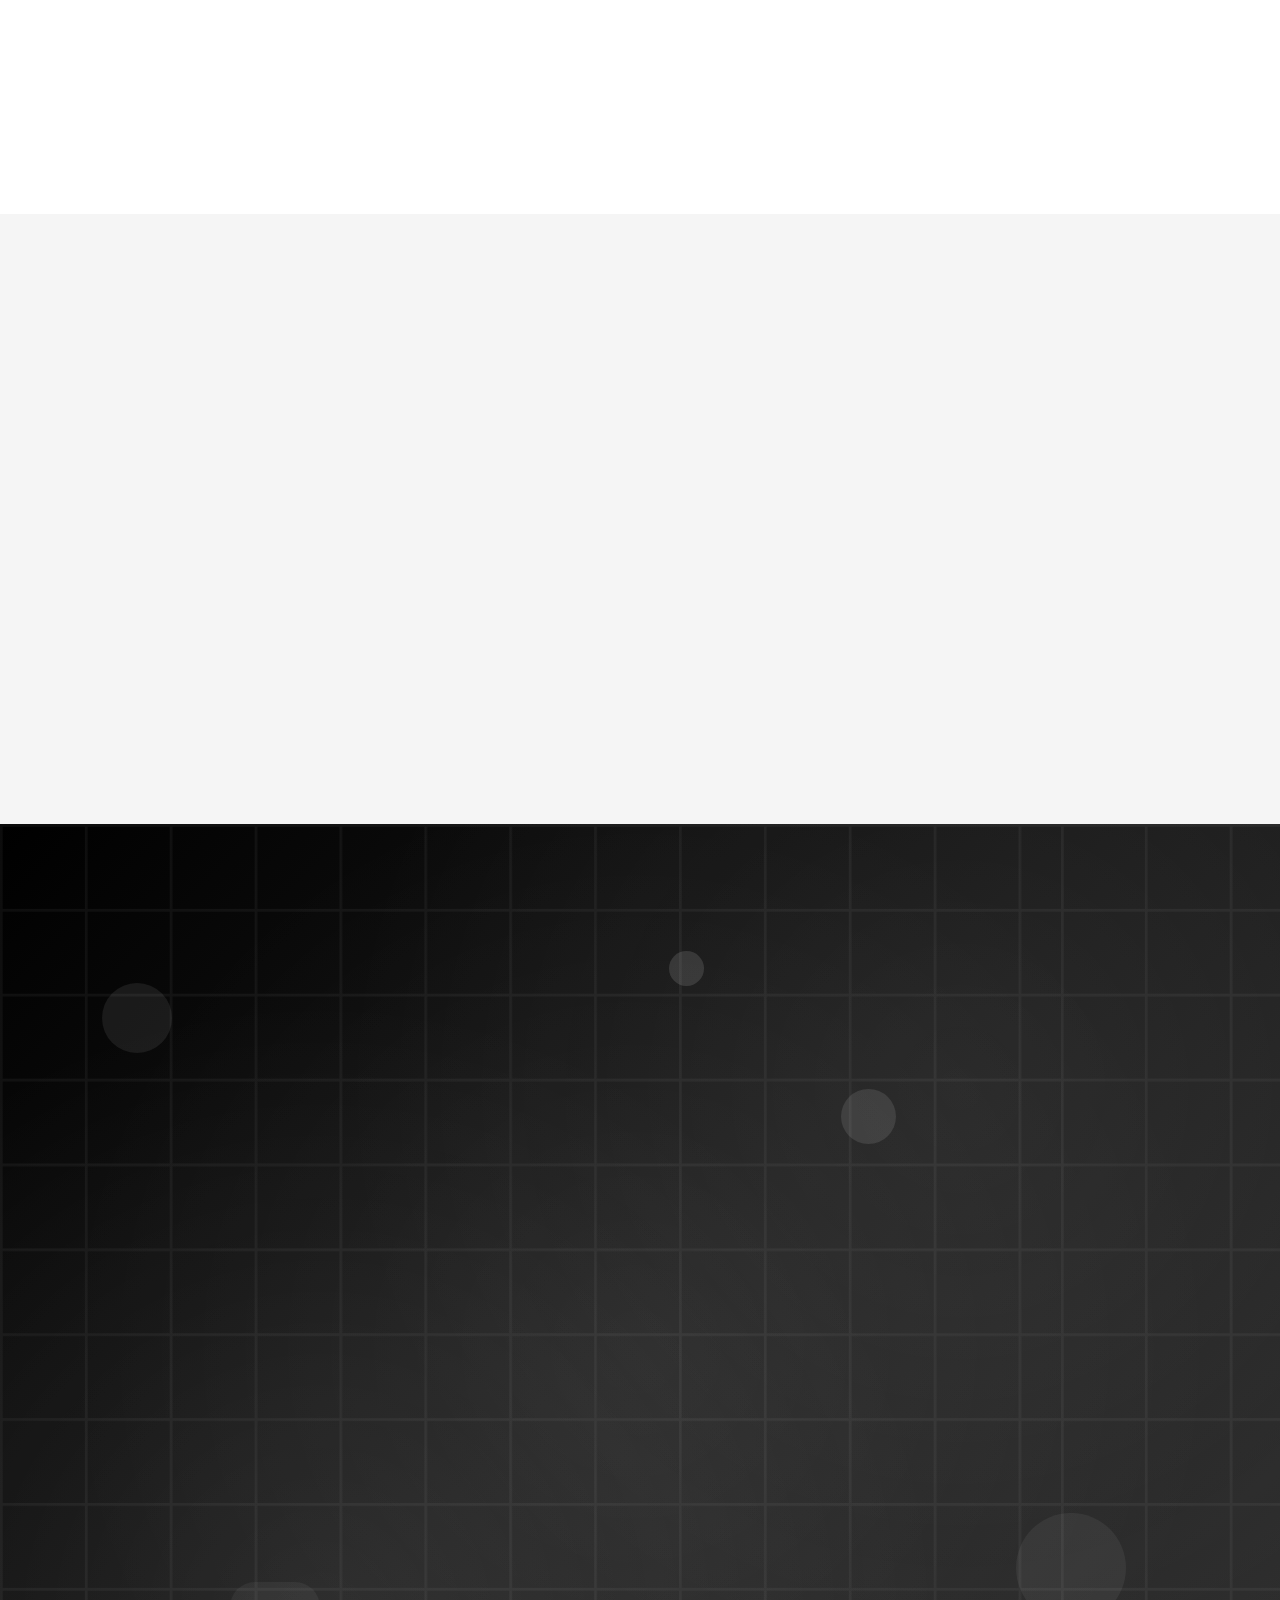
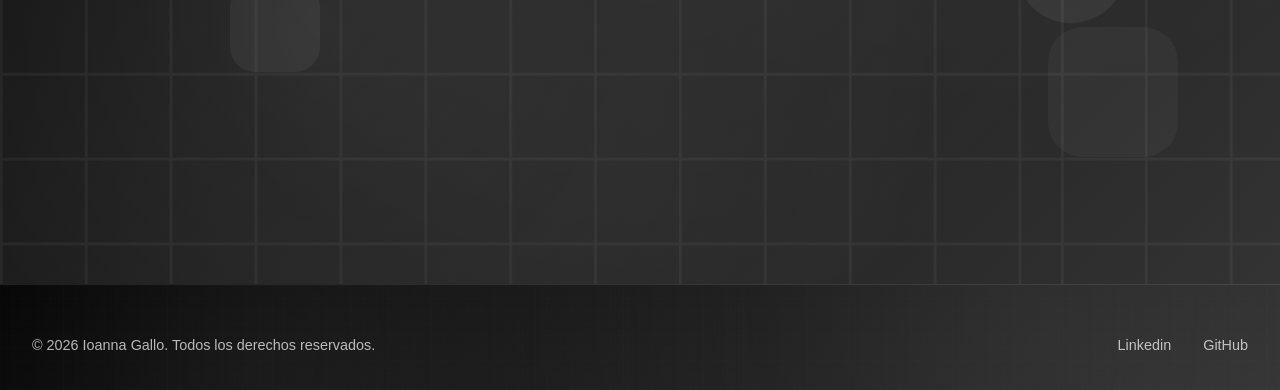
==== commit b4d14866: "Link a drive de CFI" ====
--- a/index.html
+++ b/index.html
@@ -135,7 +135,7 @@
                     <div class="portfolio-content">
                         <h4><a href="https://www.youtube.com/watch?v=XPYkpGMvYr0" target="_blank" rel="noopener" data-en="Connecting Futures with Equality Program" data-es="Programa Conectando Futuros con Igualdad">Programa Conectando Futuros con Igualdad</a></h4>
                         <p data-en="Connecting Futures with Equality (CFI) program by Growing Together, designed to close gender digital gaps in public schools in northern Peru." data-es="Programa Conectando Futuros con Igualdad (CFI) de Growing Together, diseñado para cerrar brechas digitales de género en escuelas públicas del norte del Perú.">Programa Conectando Futuros con Igualdad (CFI) de Growing Together, diseñado para cerrar brechas digitales de género en escuelas públicas del norte del Perú.</p>
-                        <a href="" target="_blank" rel="noopener" data-en="Read the reports here" data-es="Lee los reportes aquí">Lee los reportes aquí</a>
+                        <a href="https://drive.google.com/drive/folders/1zNIqiRqVvLJs3CpKcXMx5FRVExwzhZoC" target="_blank" rel="noopener" data-en="Read the reports here" data-es="Lee los reportes aquí">Lee los reportes aquí</a>
                         <div class="portfolio-tech">
                             <span class="tech-tag"><a href="https://www.instagram.com/growingtogetherperu/" target="_blank" rel="noopener" style="color:inherit; text-decoration:none;">Growing Together</a></span>
                             <span class="tech-tag" data-en="Education" data-es="Educación">Educación</span>
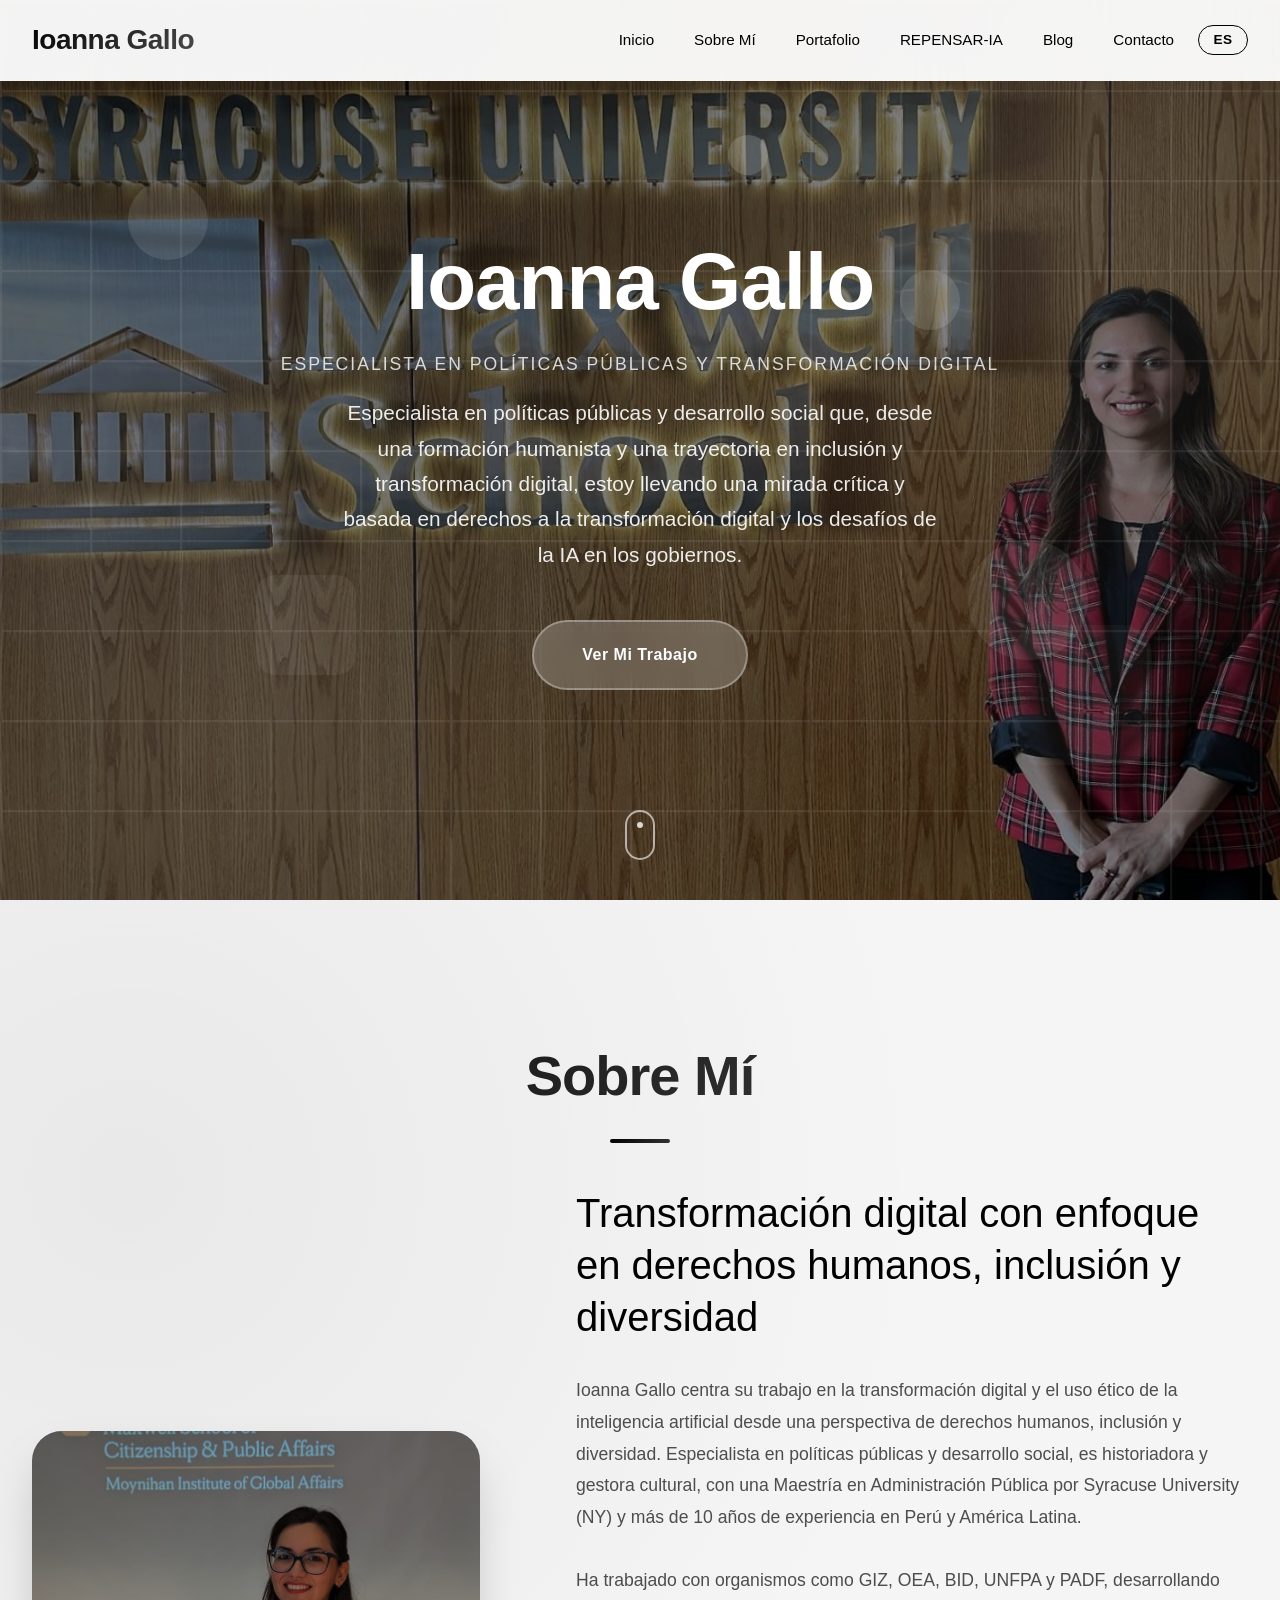
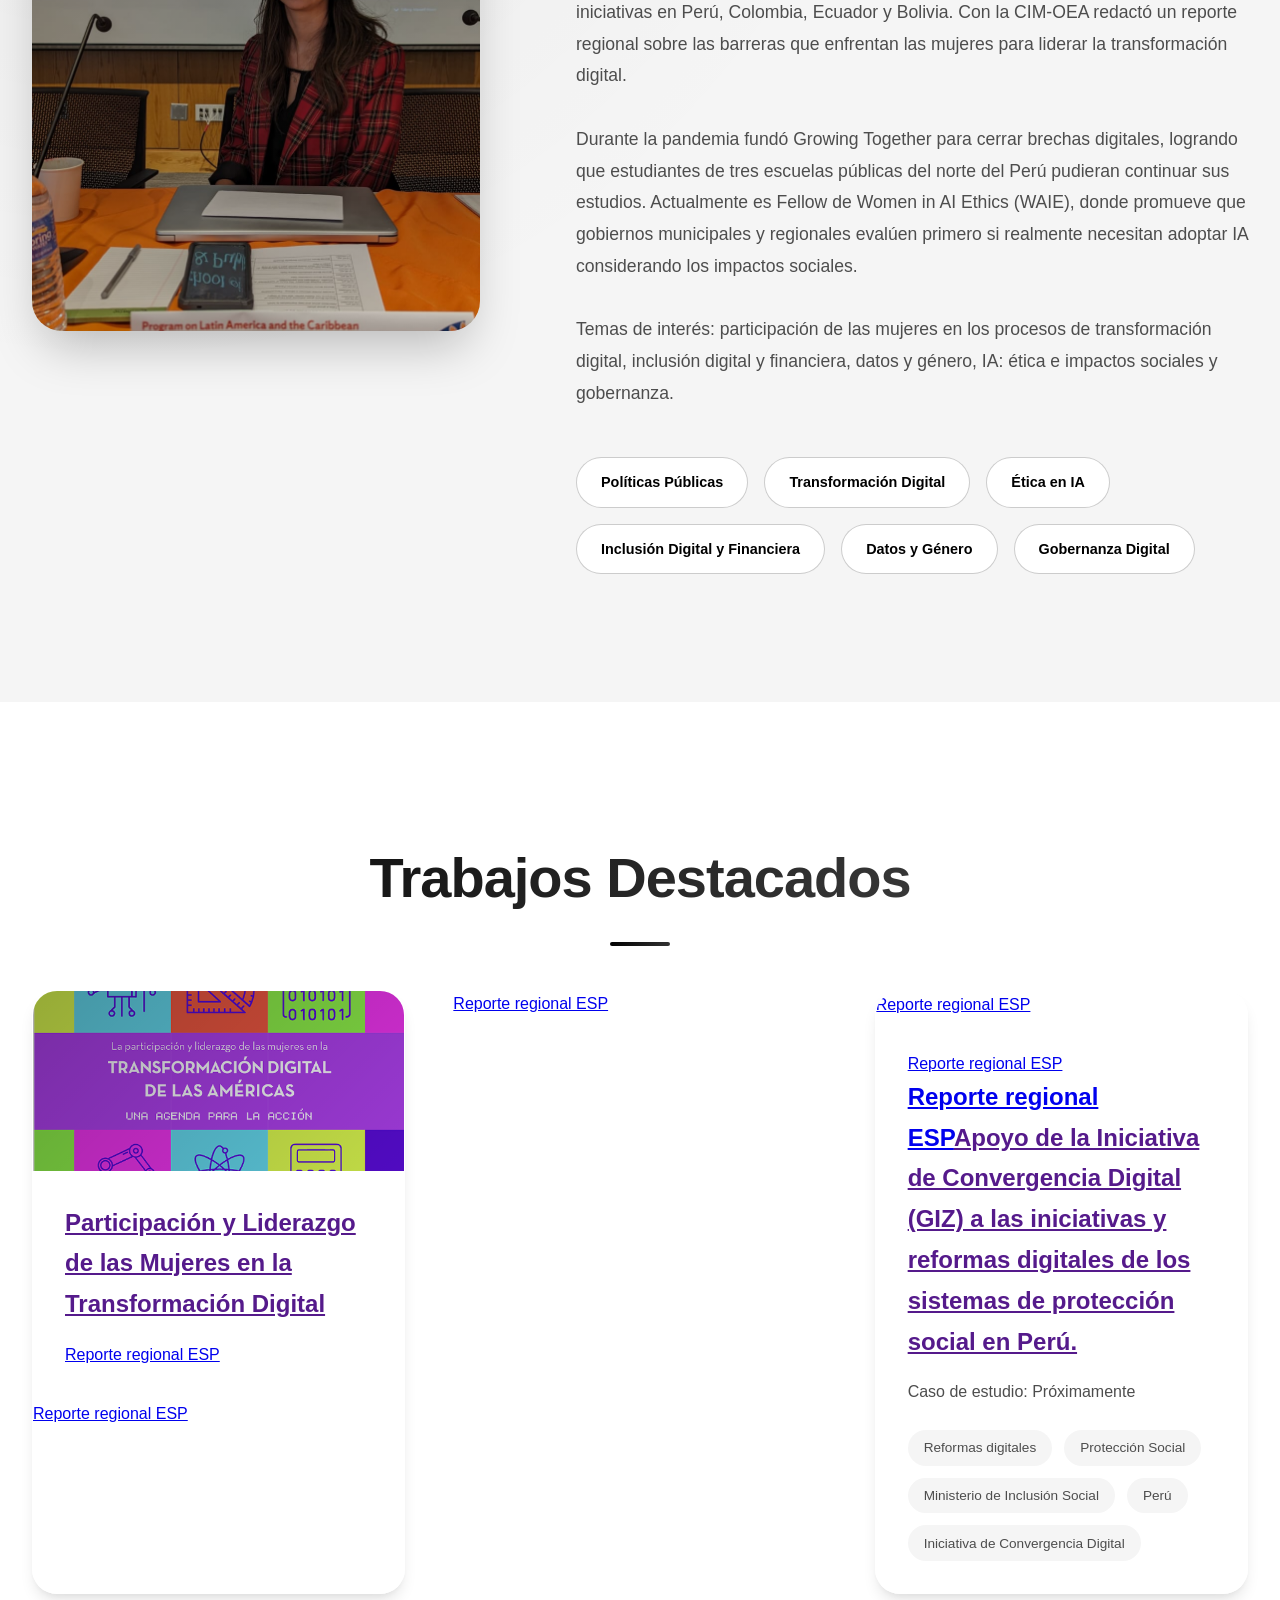
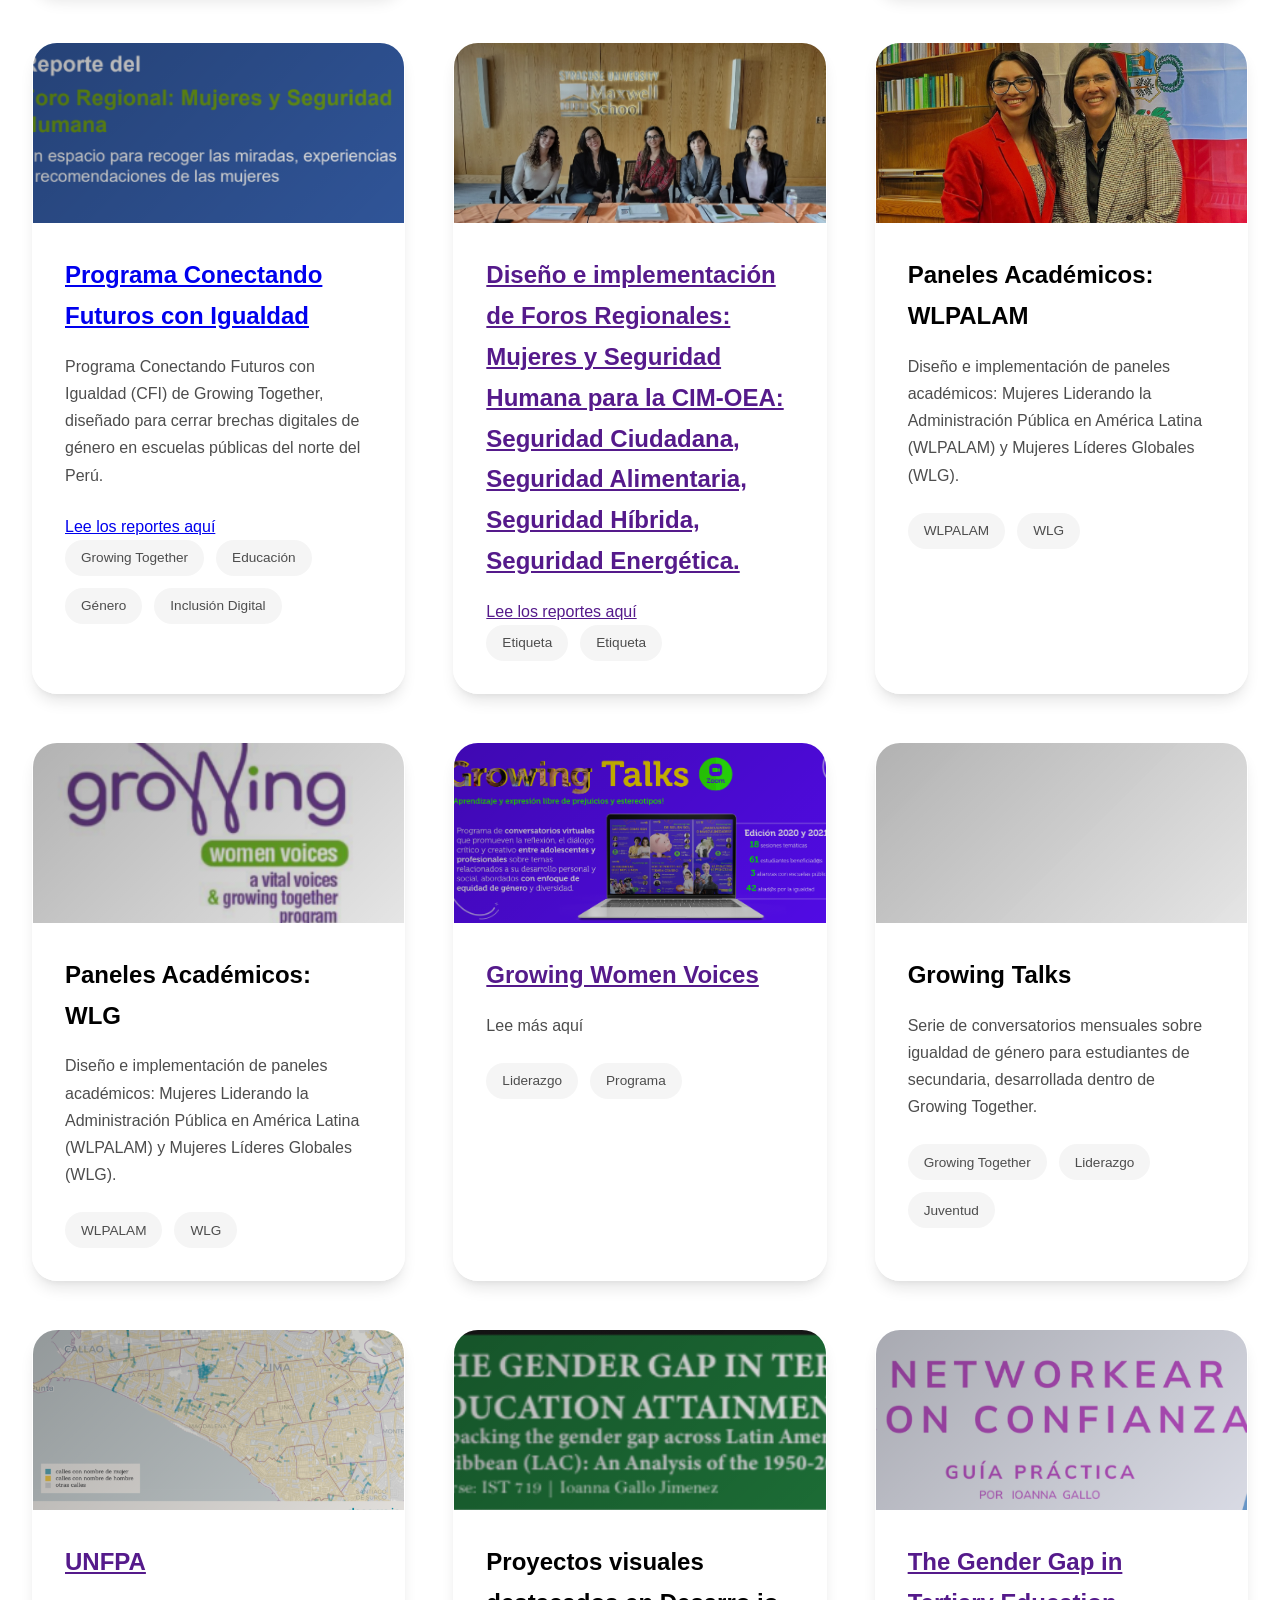
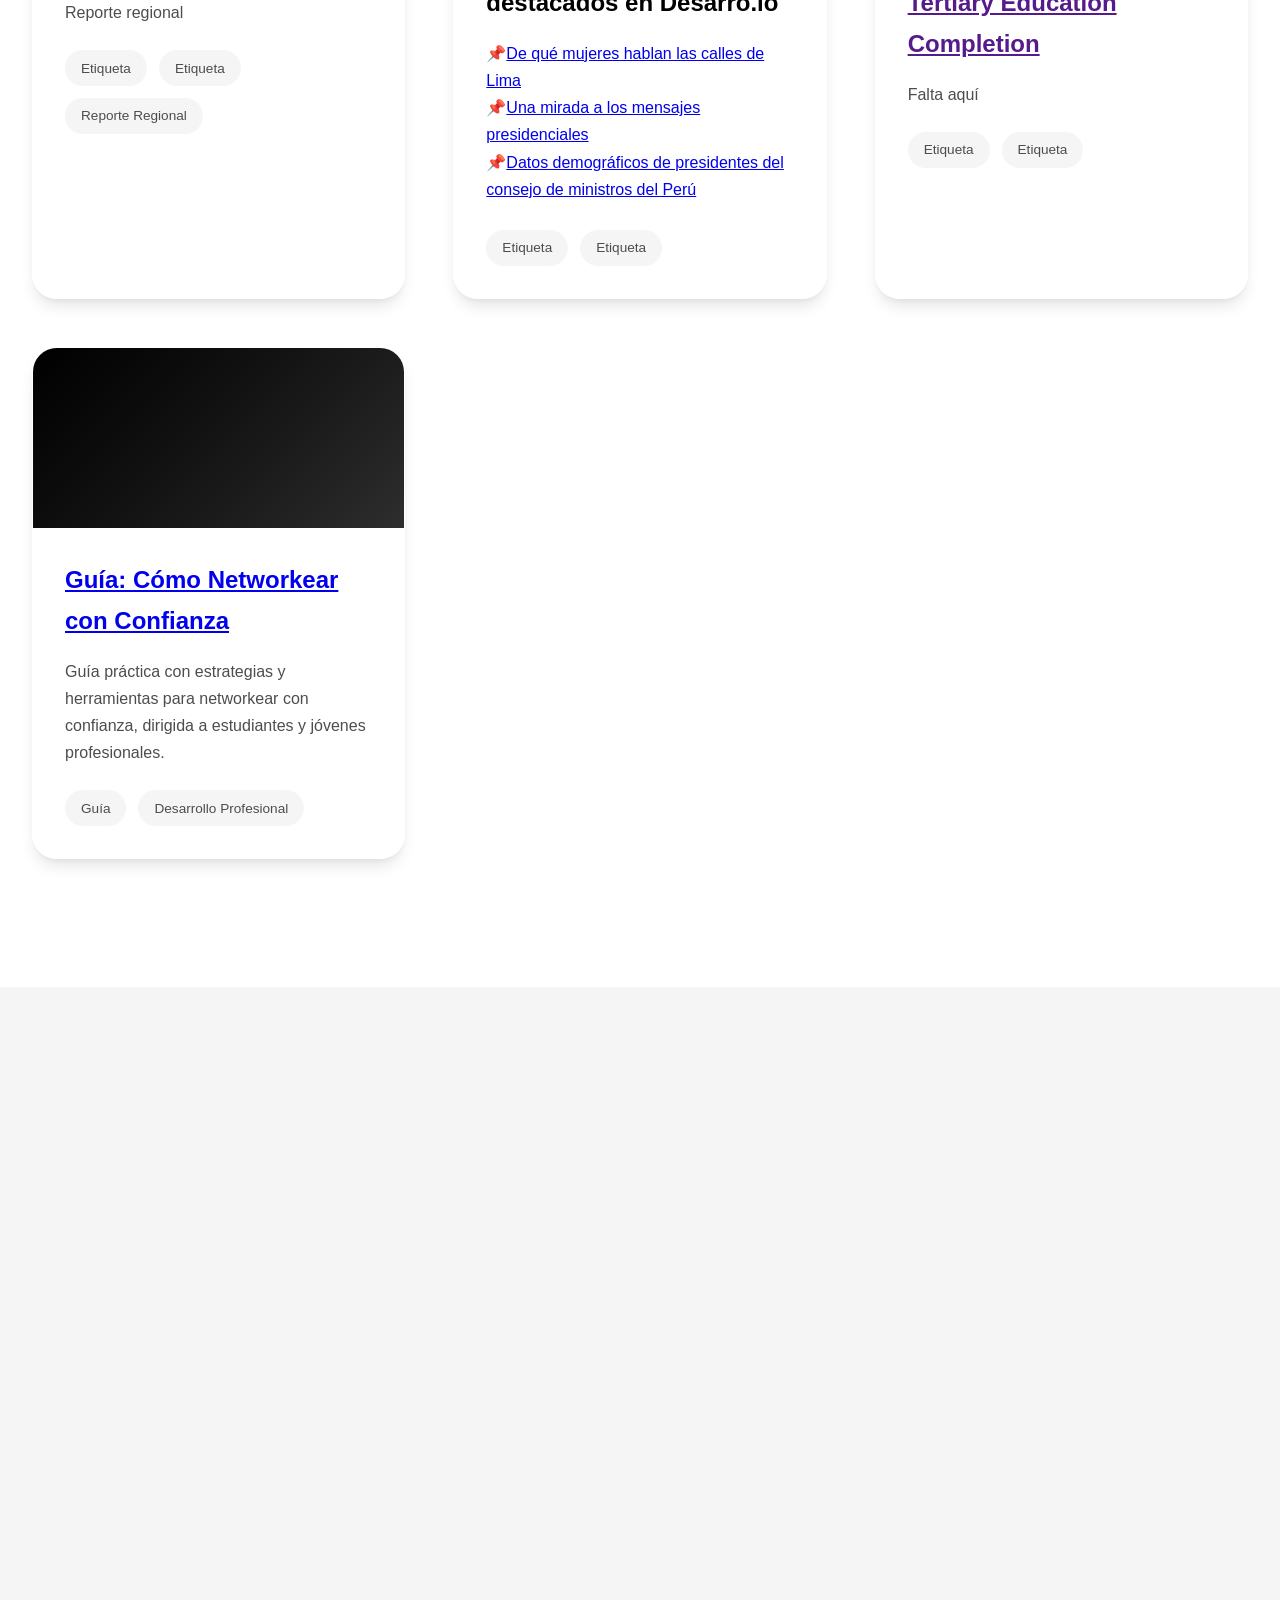
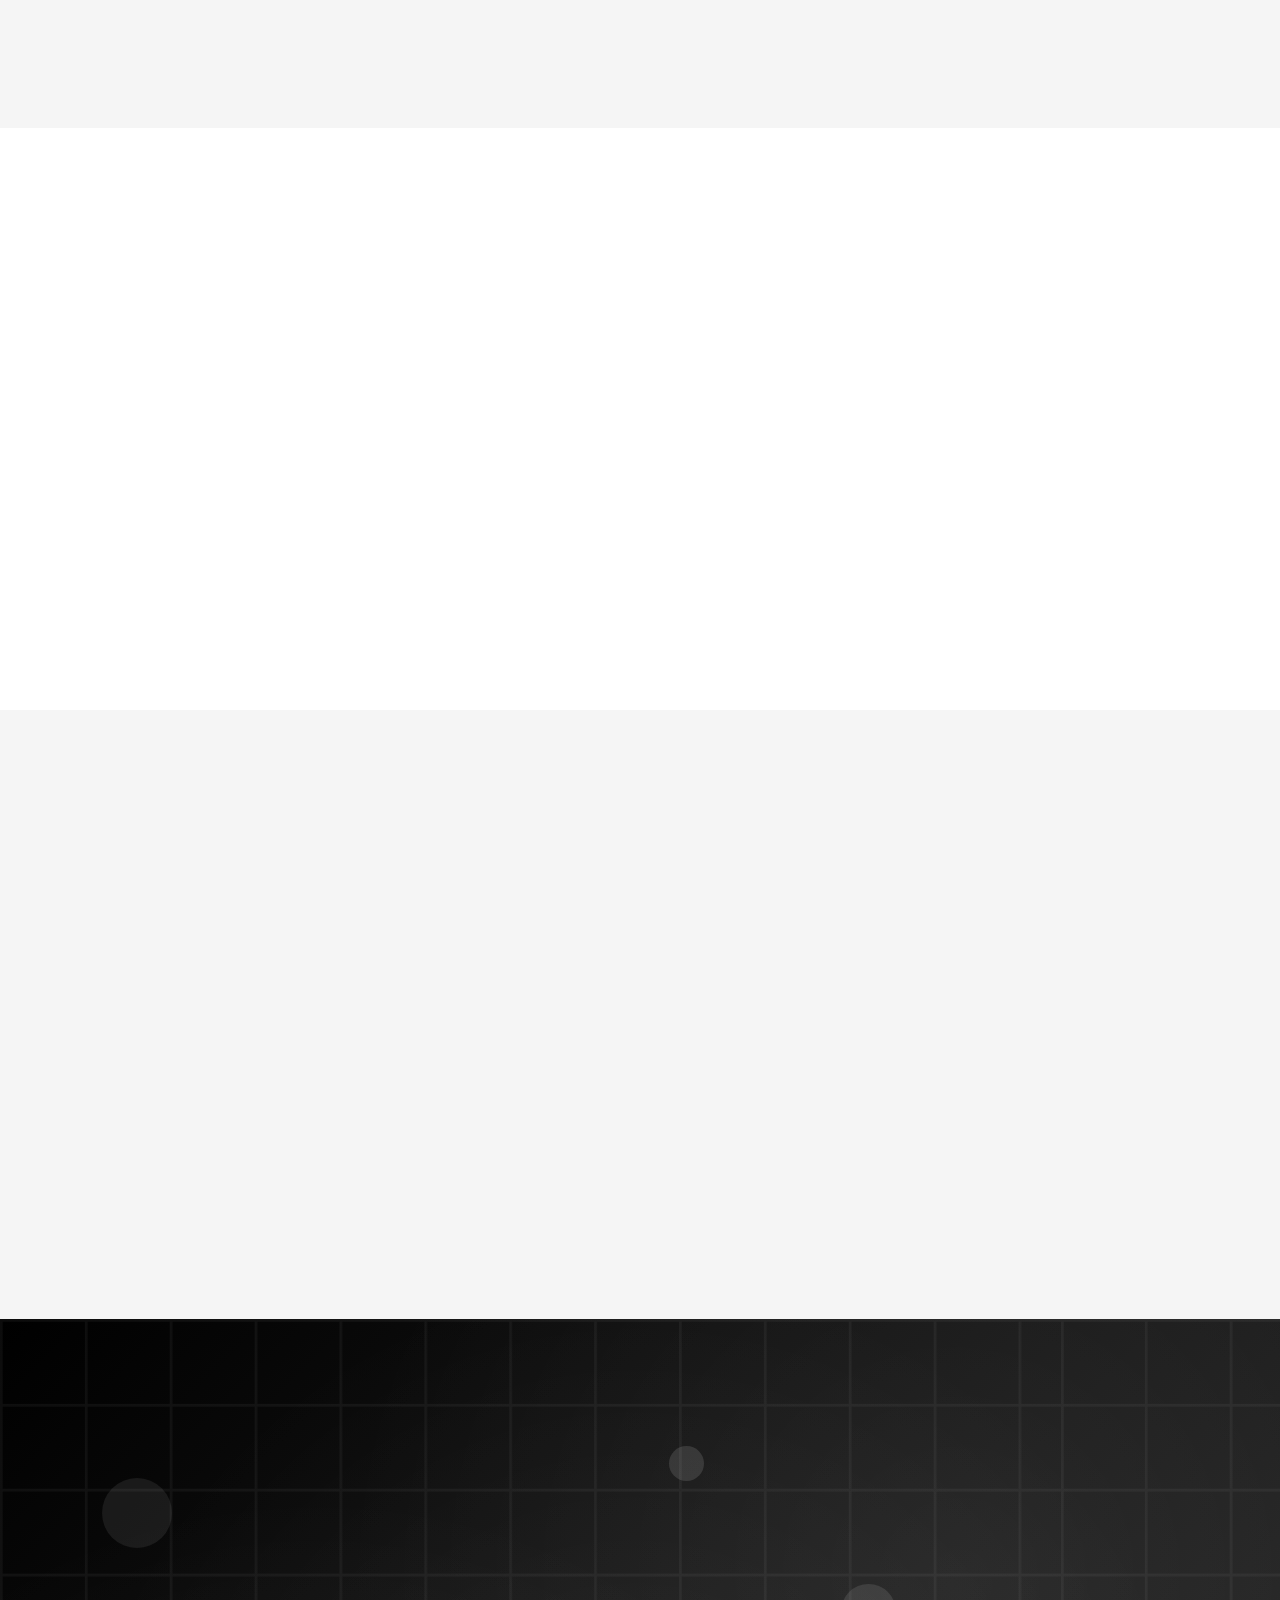
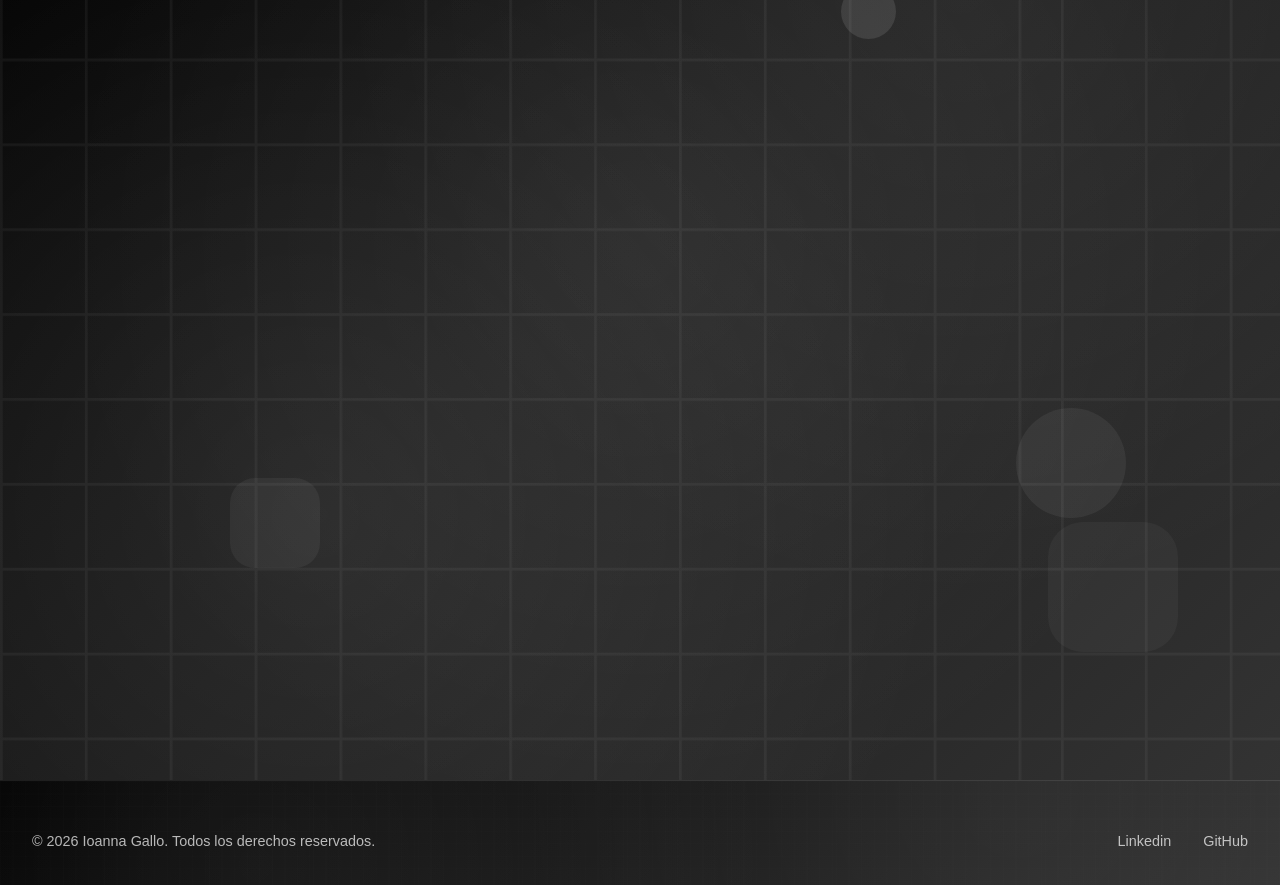
==== commit 30bd9310: "Agregado reporte en espa;ol y retirado de titulo" ====
--- a/index.html
+++ b/index.html
@@ -104,8 +104,8 @@
                 <div class="portfolio-item">
                     <div class="portfolio-image"></div>
                     <div class="portfolio-content">
-                        <h4><a href="https://www.oas.org/es/taskforcewomenleadership/docs/TF_TDigital_ESP.pdf" target="_blank" rel="noopener" data-en="Women's Participation and Leadership in Digital Transformation" data-es="Participación y Liderazgo de las Mujeres en la Transformación Digital">Participación y Liderazgo de las Mujeres en la Transformación Digital</a></h4>
-                        <p data-en="Regional report" data-es="Reporte regional">Reporte regional</p>
+                        <h4><a href="" target="_blank" rel="noopener" data-en="Women's Participation and Leadership in Digital Transformation" data-es="Participación y Liderazgo de las Mujeres en la Transformación Digital">Participación y Liderazgo de las Mujeres en la Transformación Digital</a></h4>
+                        <a href="https://www.oas.org/es/taskforcewomenleadership/docs/TF_TDigital_ESP.pdf" target="_blank" rel="noopener" data-en="Regional report ESP" data-es="Reporte regional ESP">Reporte regional ESP</p>
                         <div class="portfolio-tech">
                             <span class="tech-tag">Transformación Digital</span>
                             <span class="tech-tag">América Latina</span>
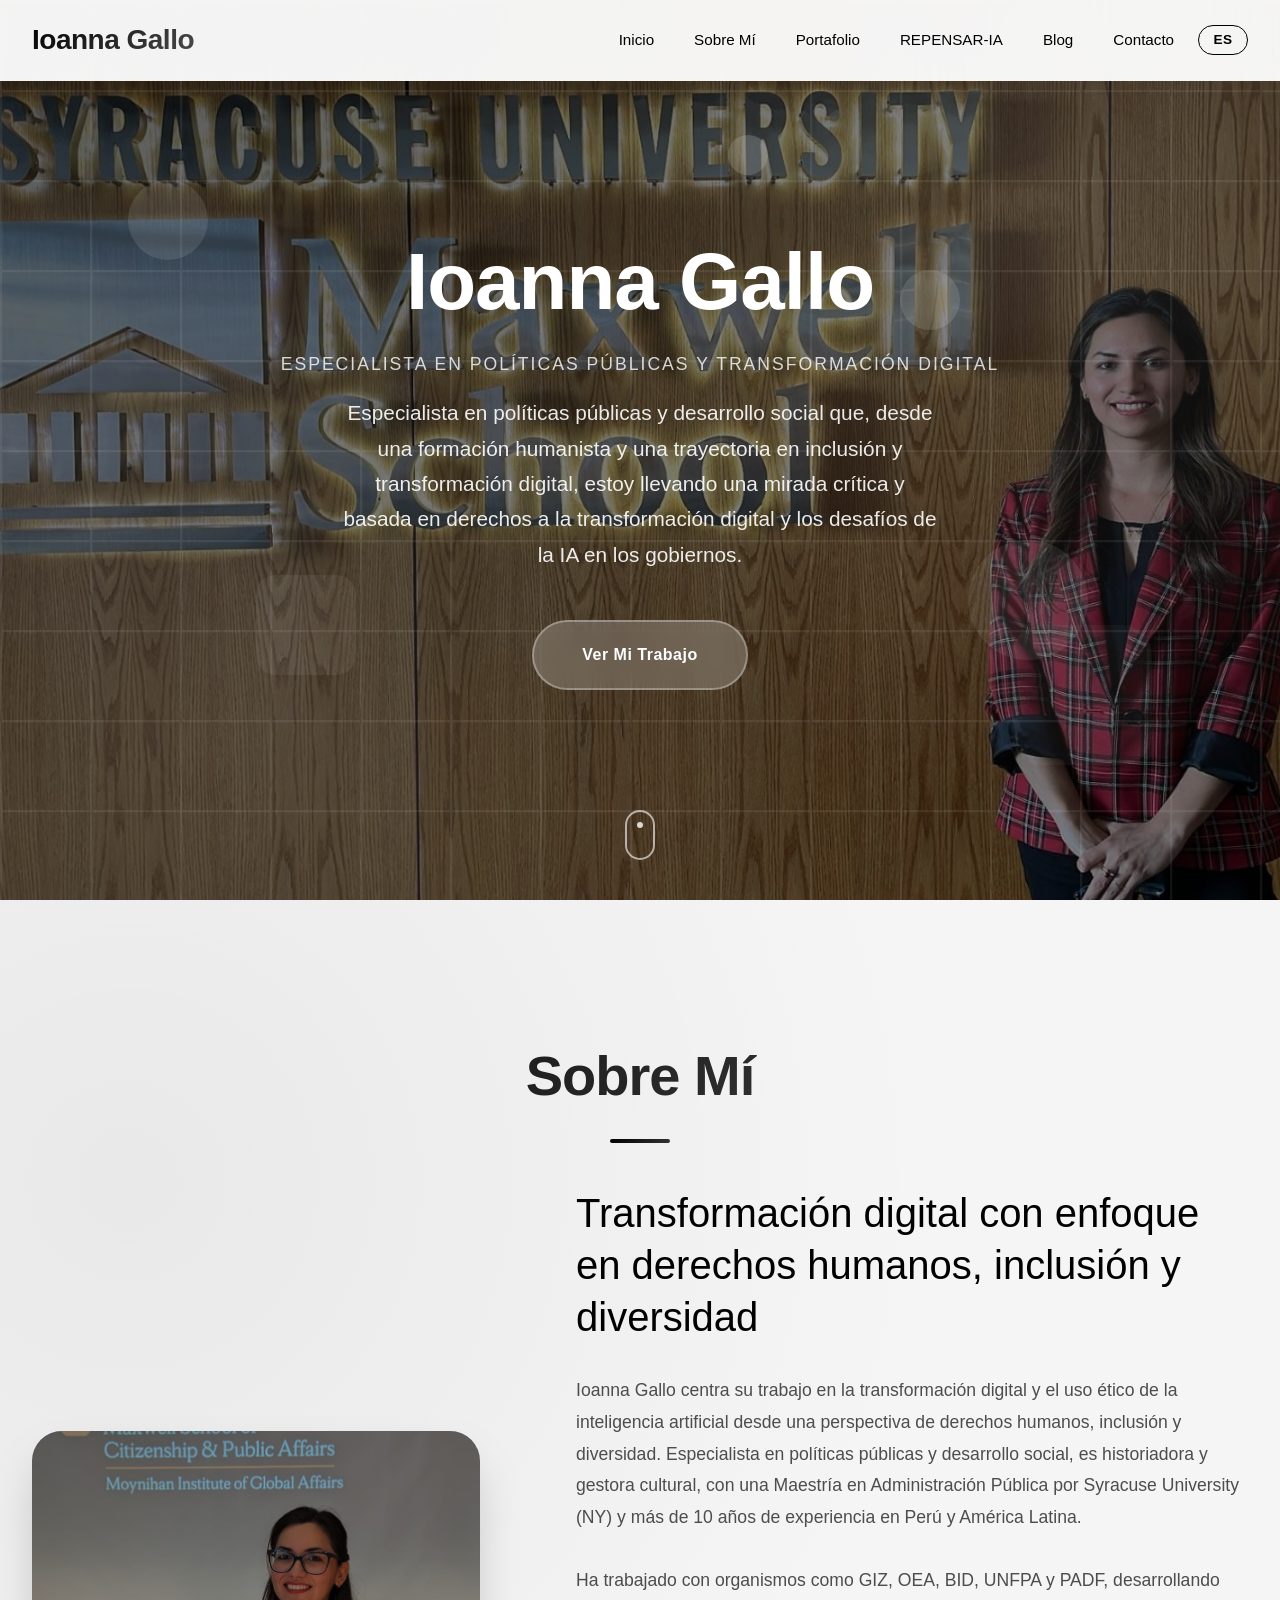
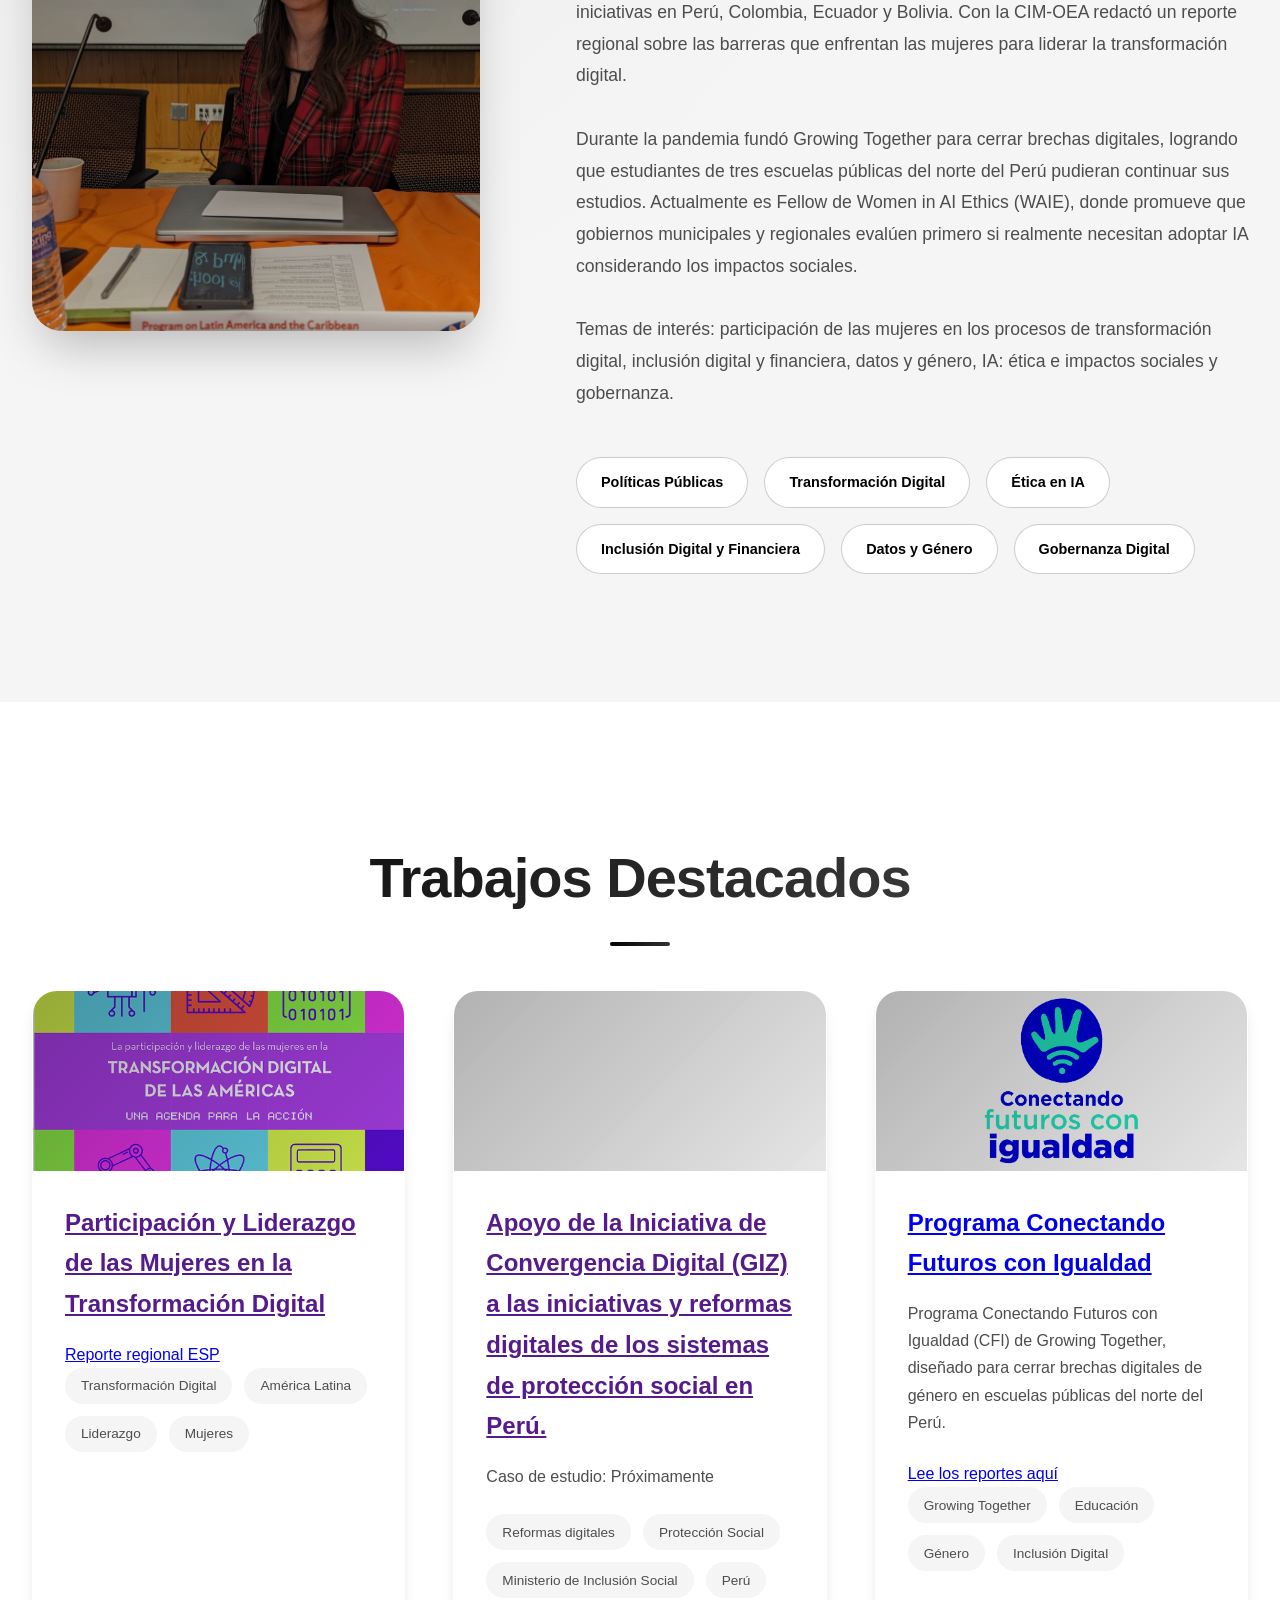
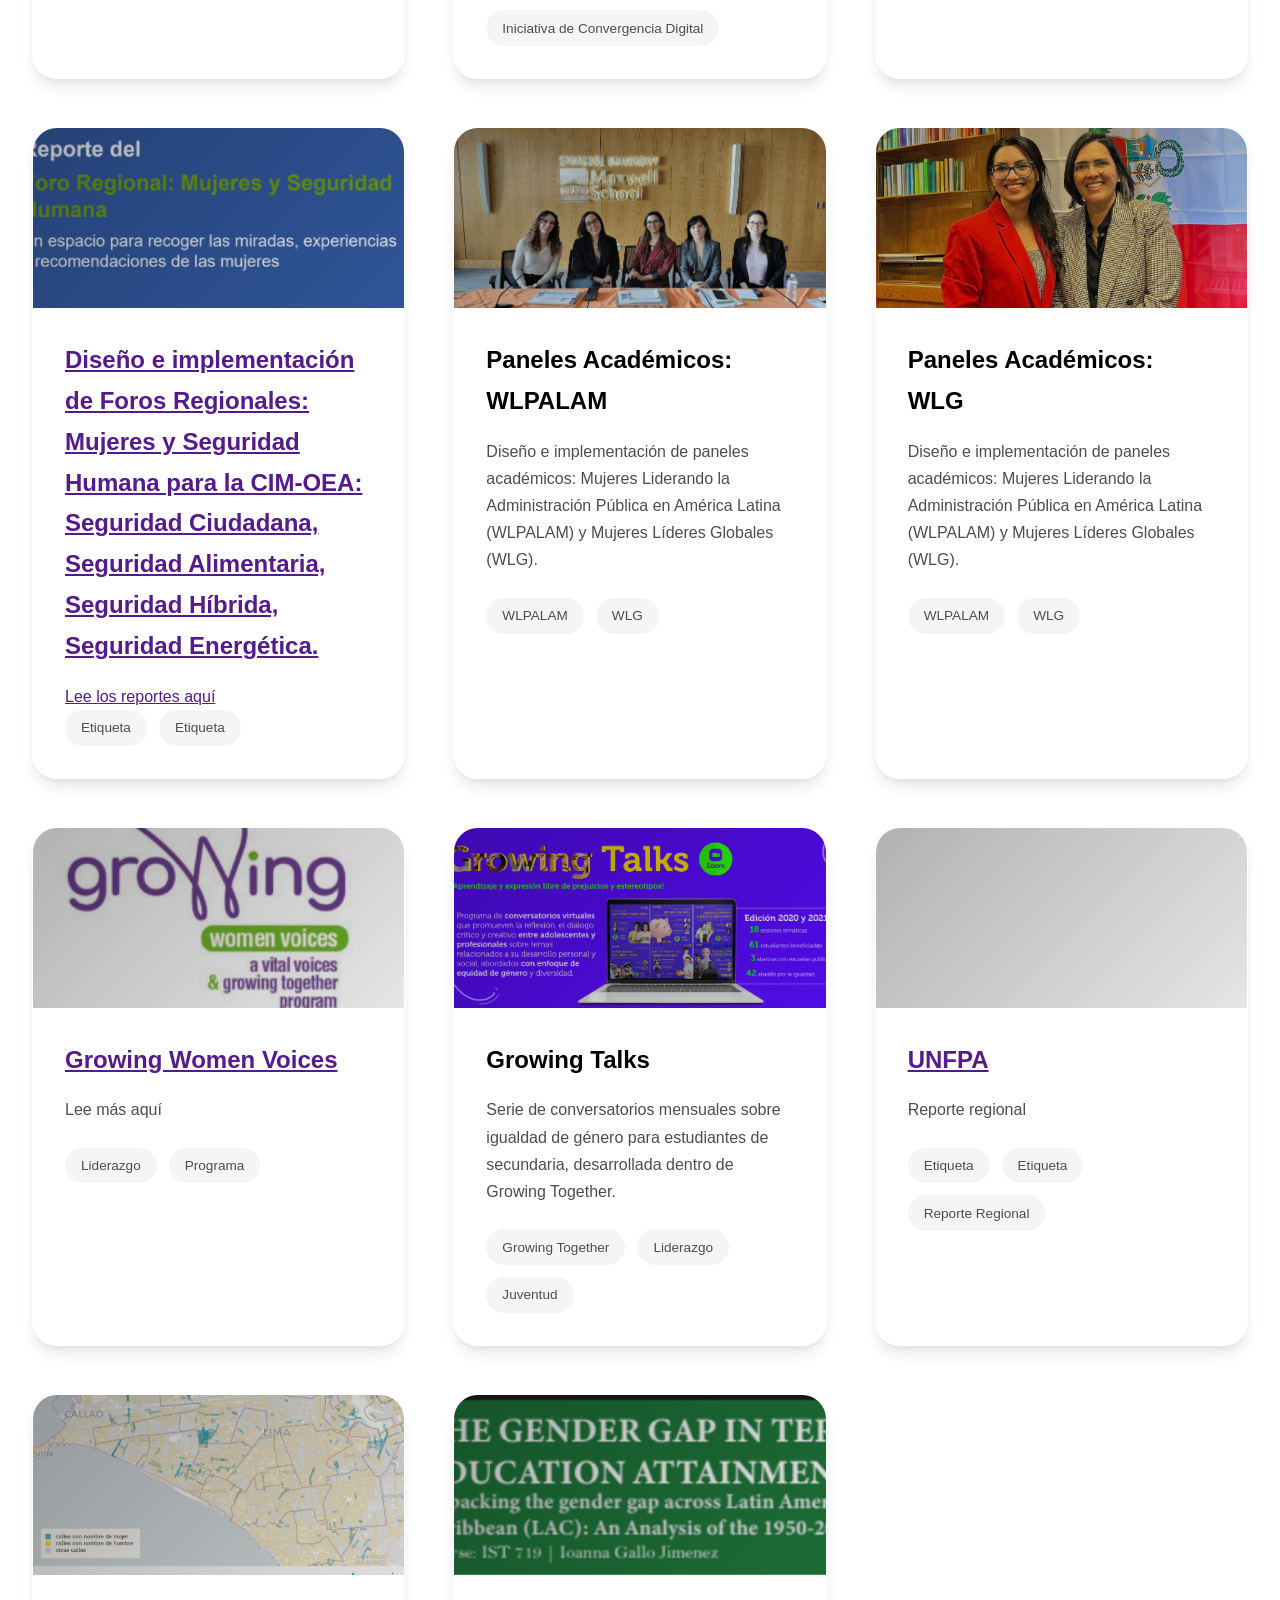
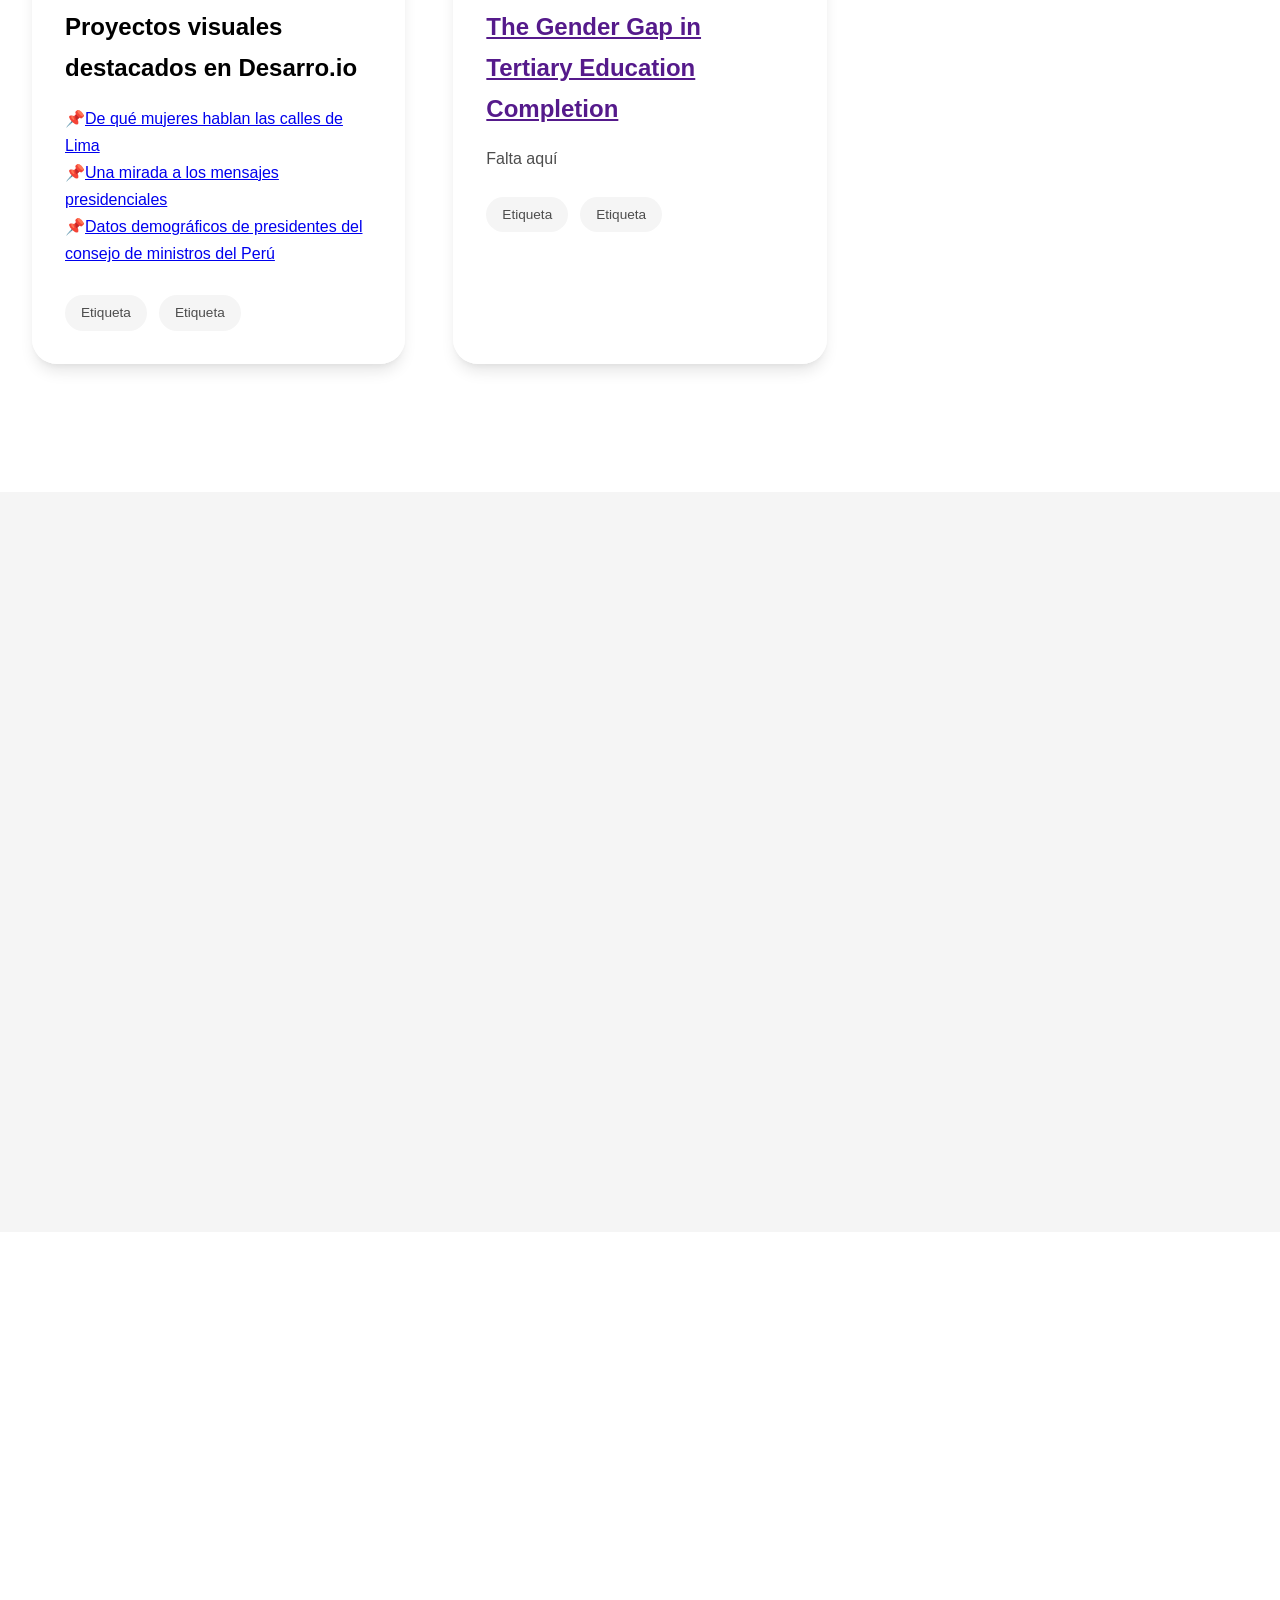
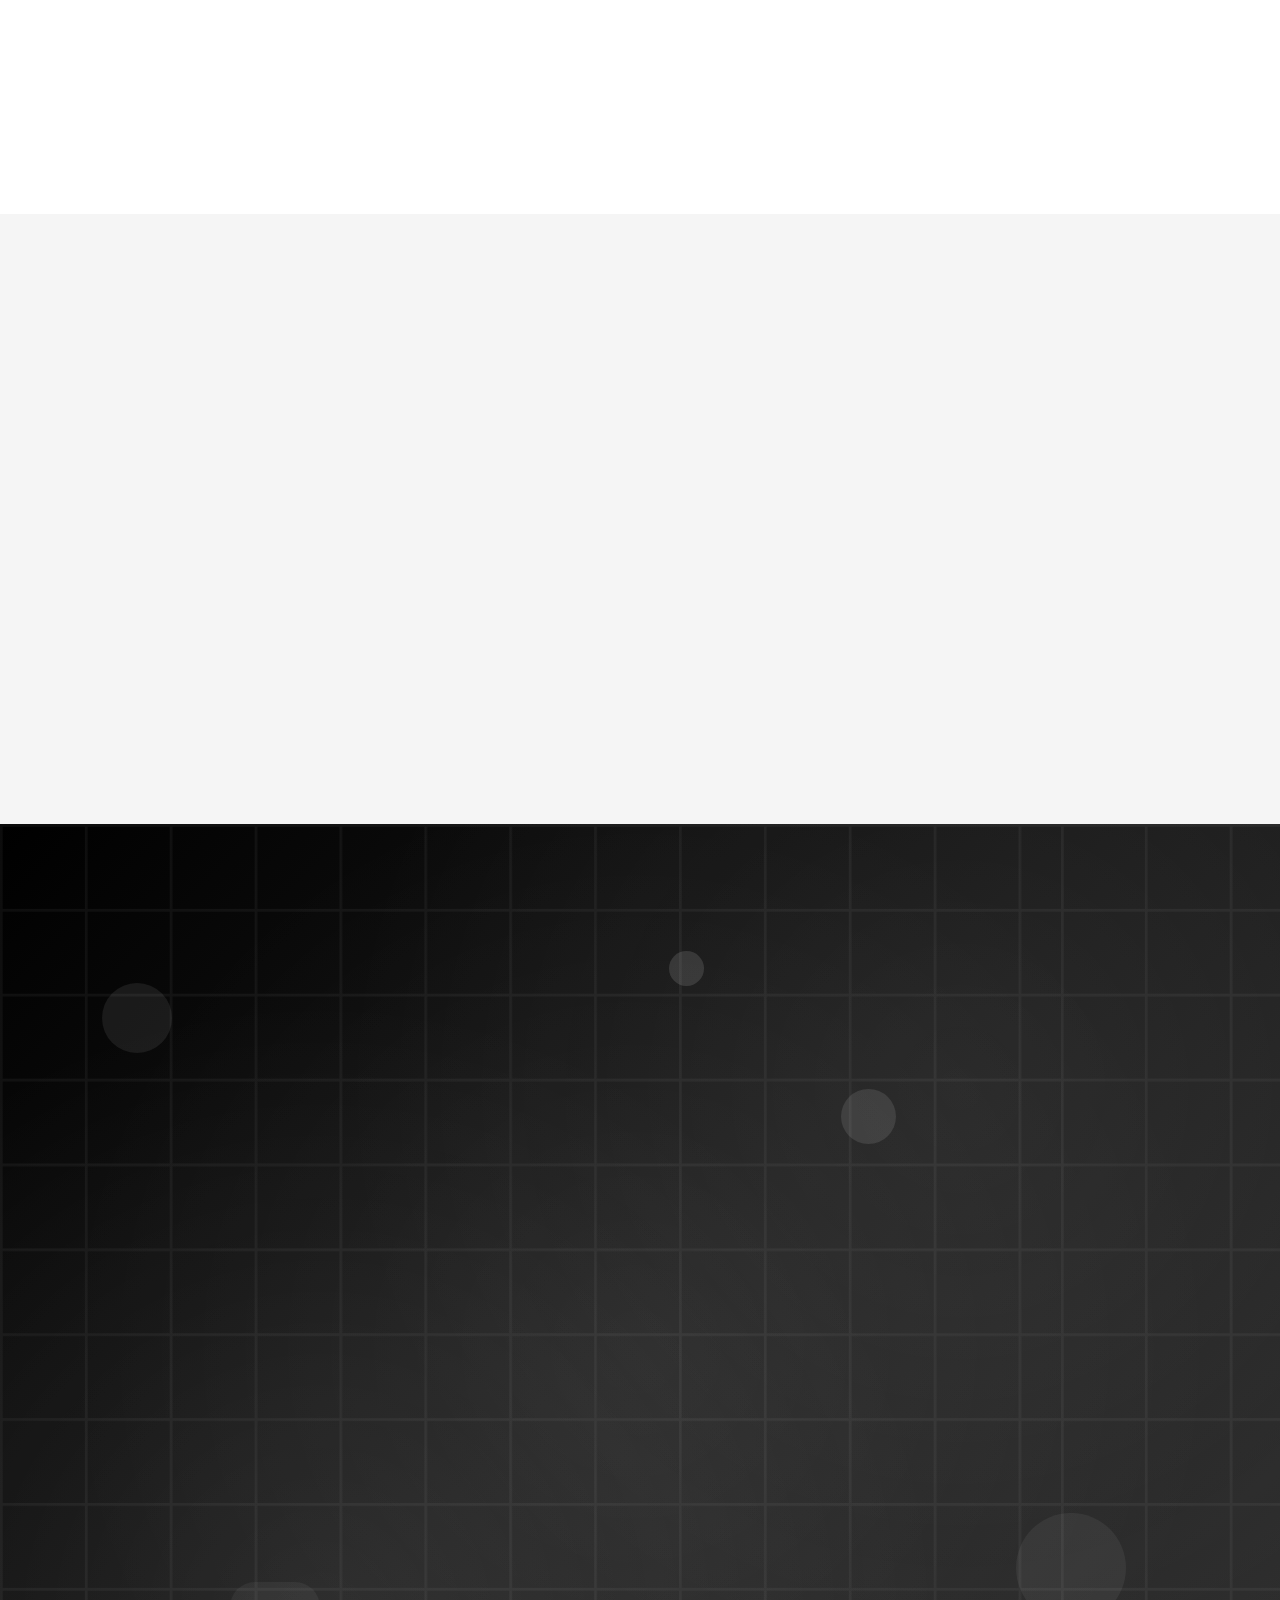
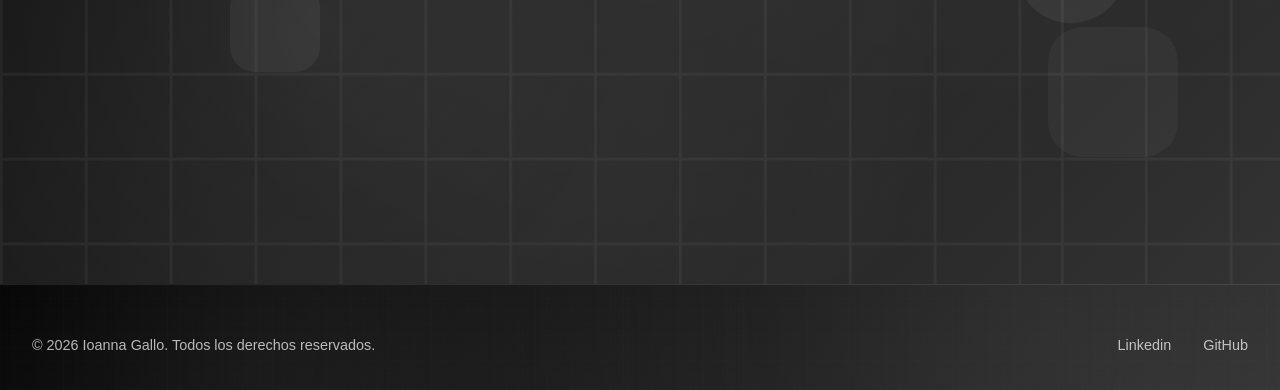
==== commit ed8ec721: "arreglado espacios en reporte OEA" ====
--- a/index.html
+++ b/index.html
@@ -105,7 +105,7 @@
                     <div class="portfolio-image"></div>
                     <div class="portfolio-content">
                         <h4><a href="" target="_blank" rel="noopener" data-en="Women's Participation and Leadership in Digital Transformation" data-es="Participación y Liderazgo de las Mujeres en la Transformación Digital">Participación y Liderazgo de las Mujeres en la Transformación Digital</a></h4>
-                        <a href="https://www.oas.org/es/taskforcewomenleadership/docs/TF_TDigital_ESP.pdf" target="_blank" rel="noopener" data-en="Regional report ESP" data-es="Reporte regional ESP">Reporte regional ESP</p>
+                        <a href="https://www.oas.org/es/taskforcewomenleadership/docs/TF_TDigital_ESP.pdf" target="_blank" rel="noopener" data-en="Regional report ESP" data-es="Reporte regional ESP">Reporte regional ESP aquí</a>
                         <div class="portfolio-tech">
                             <span class="tech-tag">Transformación Digital</span>
                             <span class="tech-tag">América Latina</span>
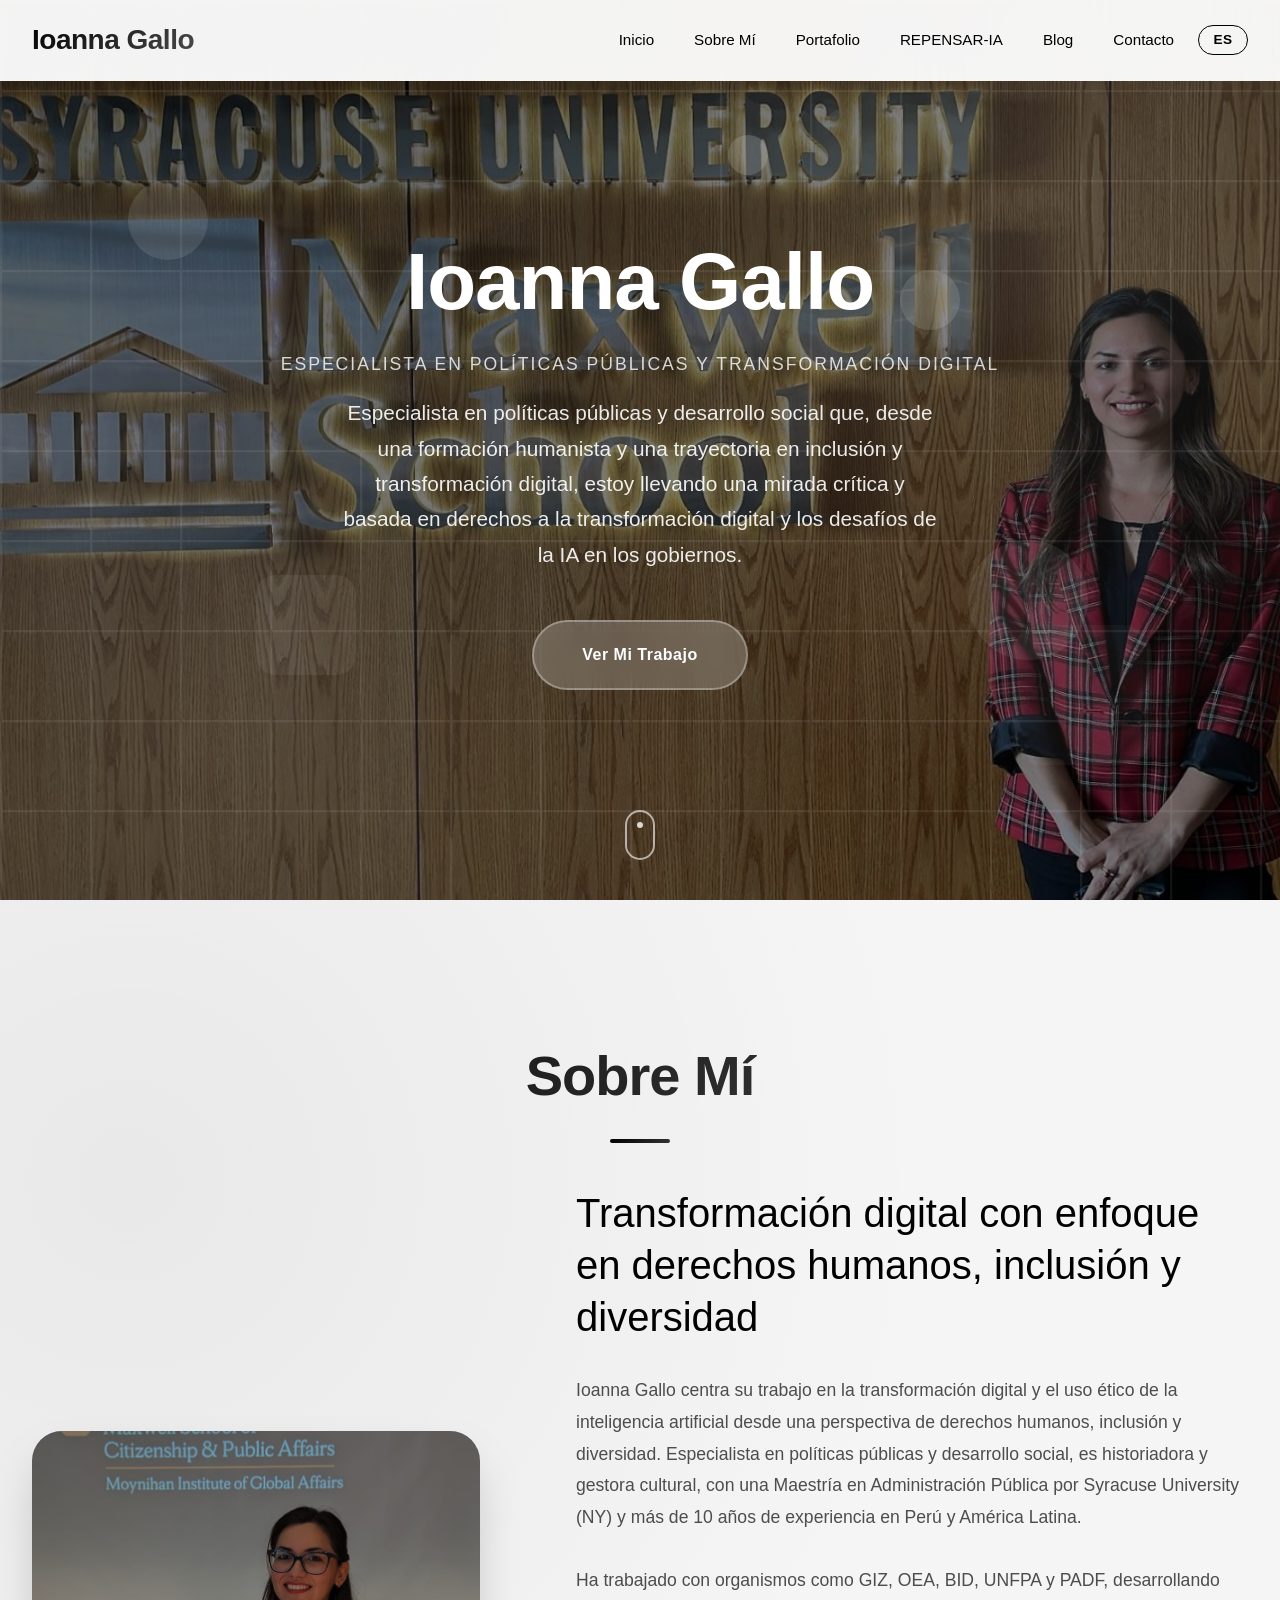
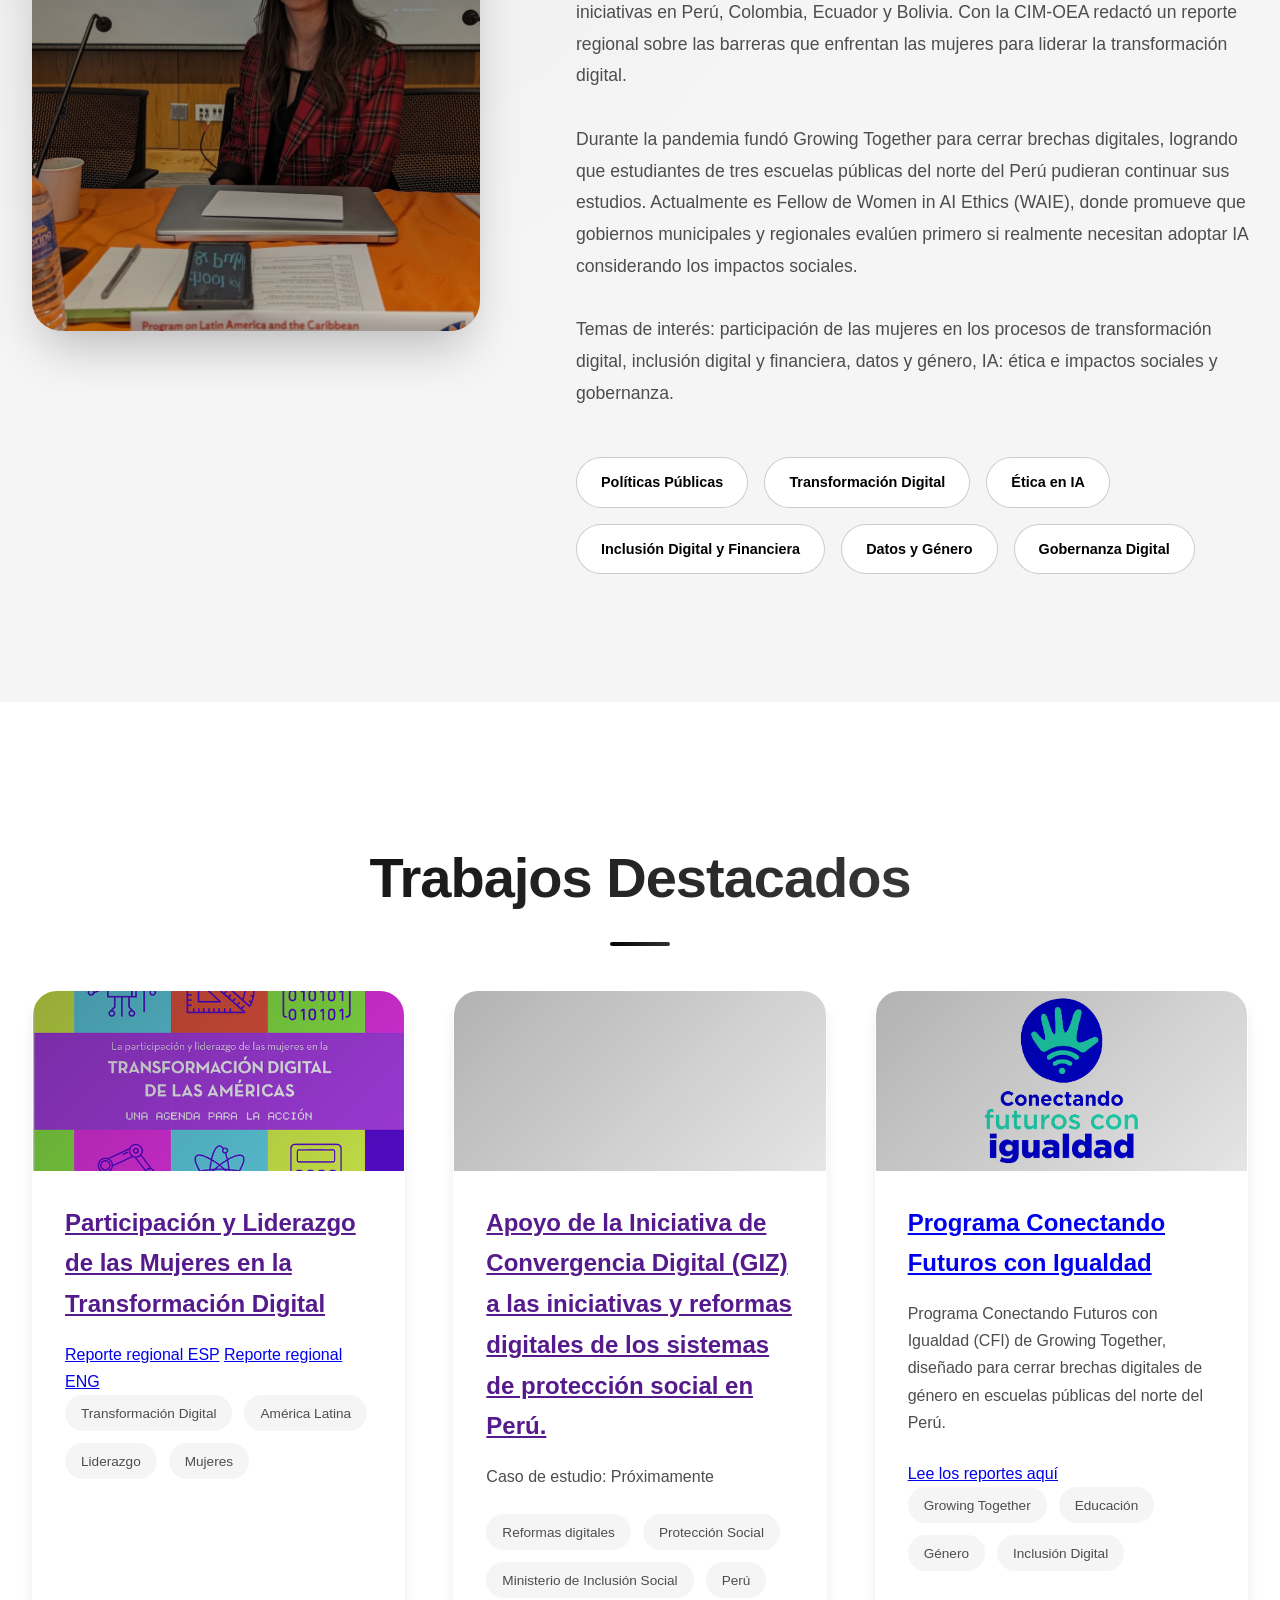
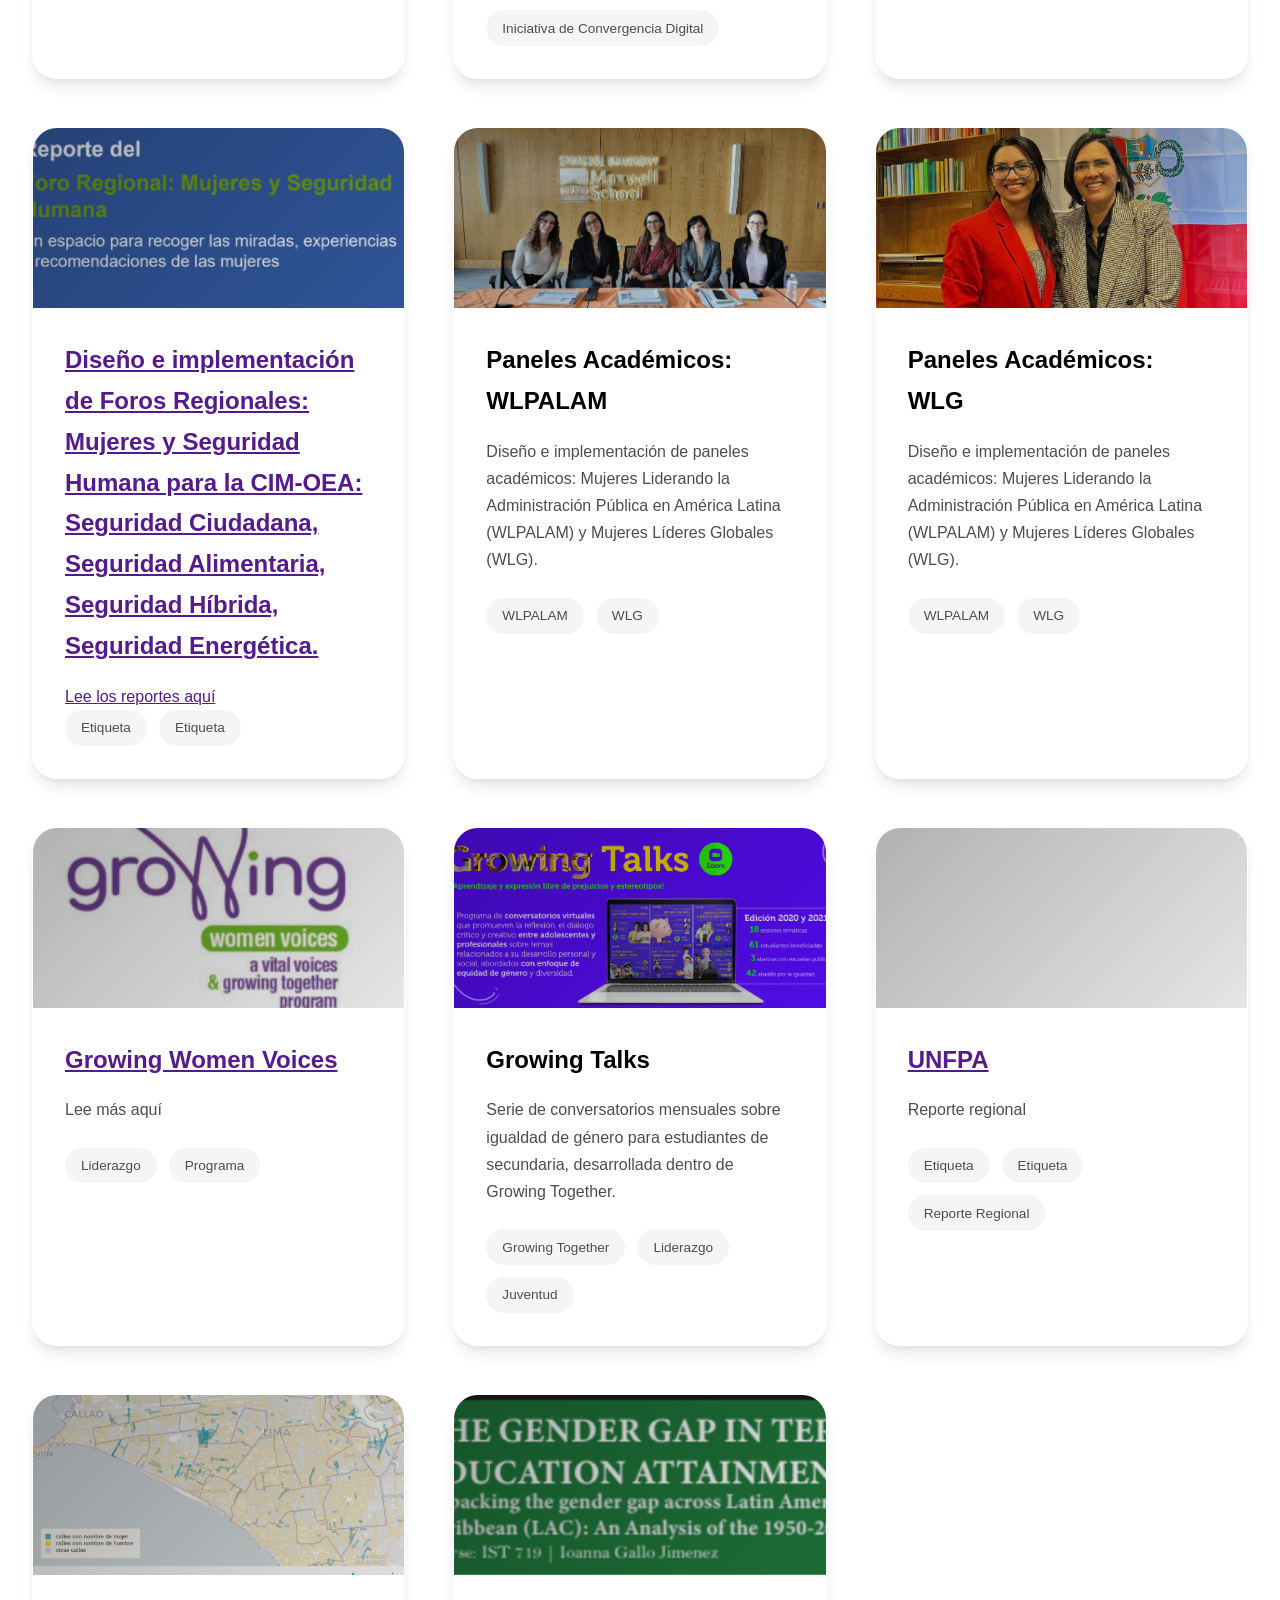
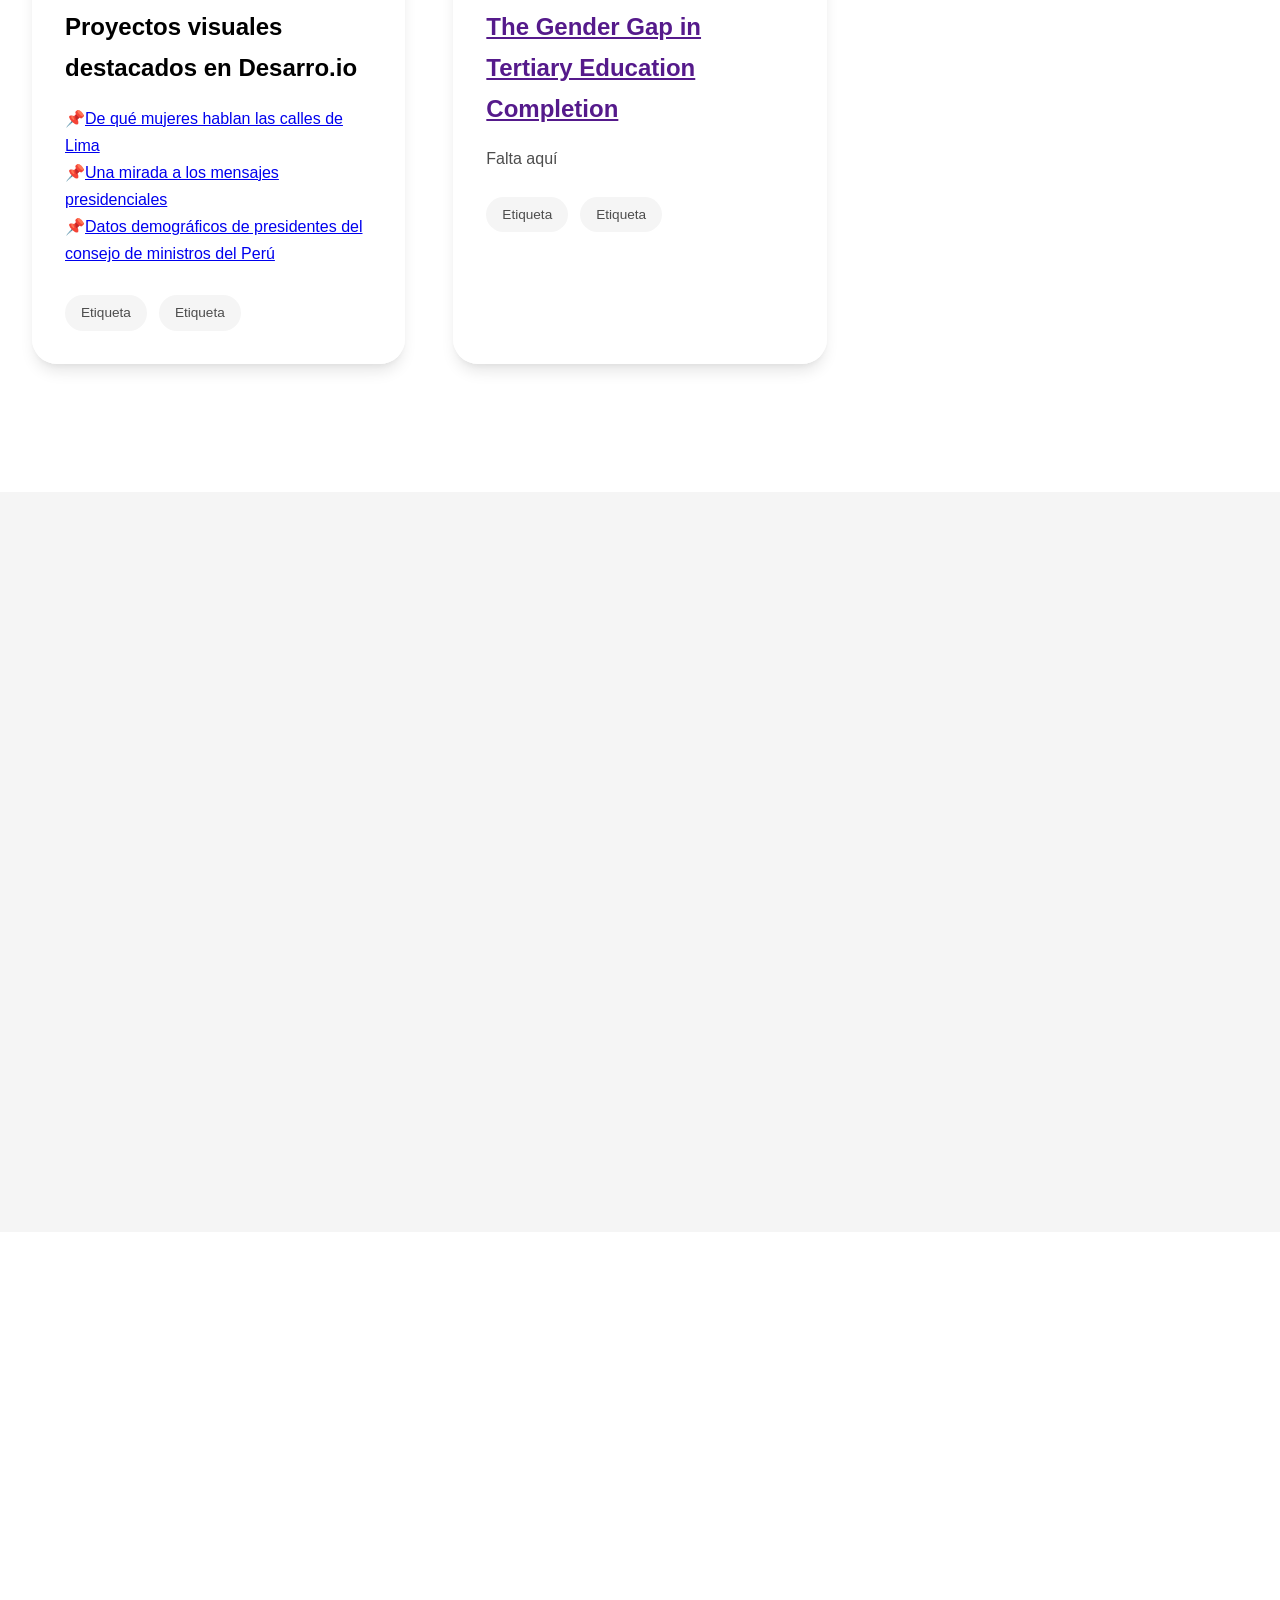
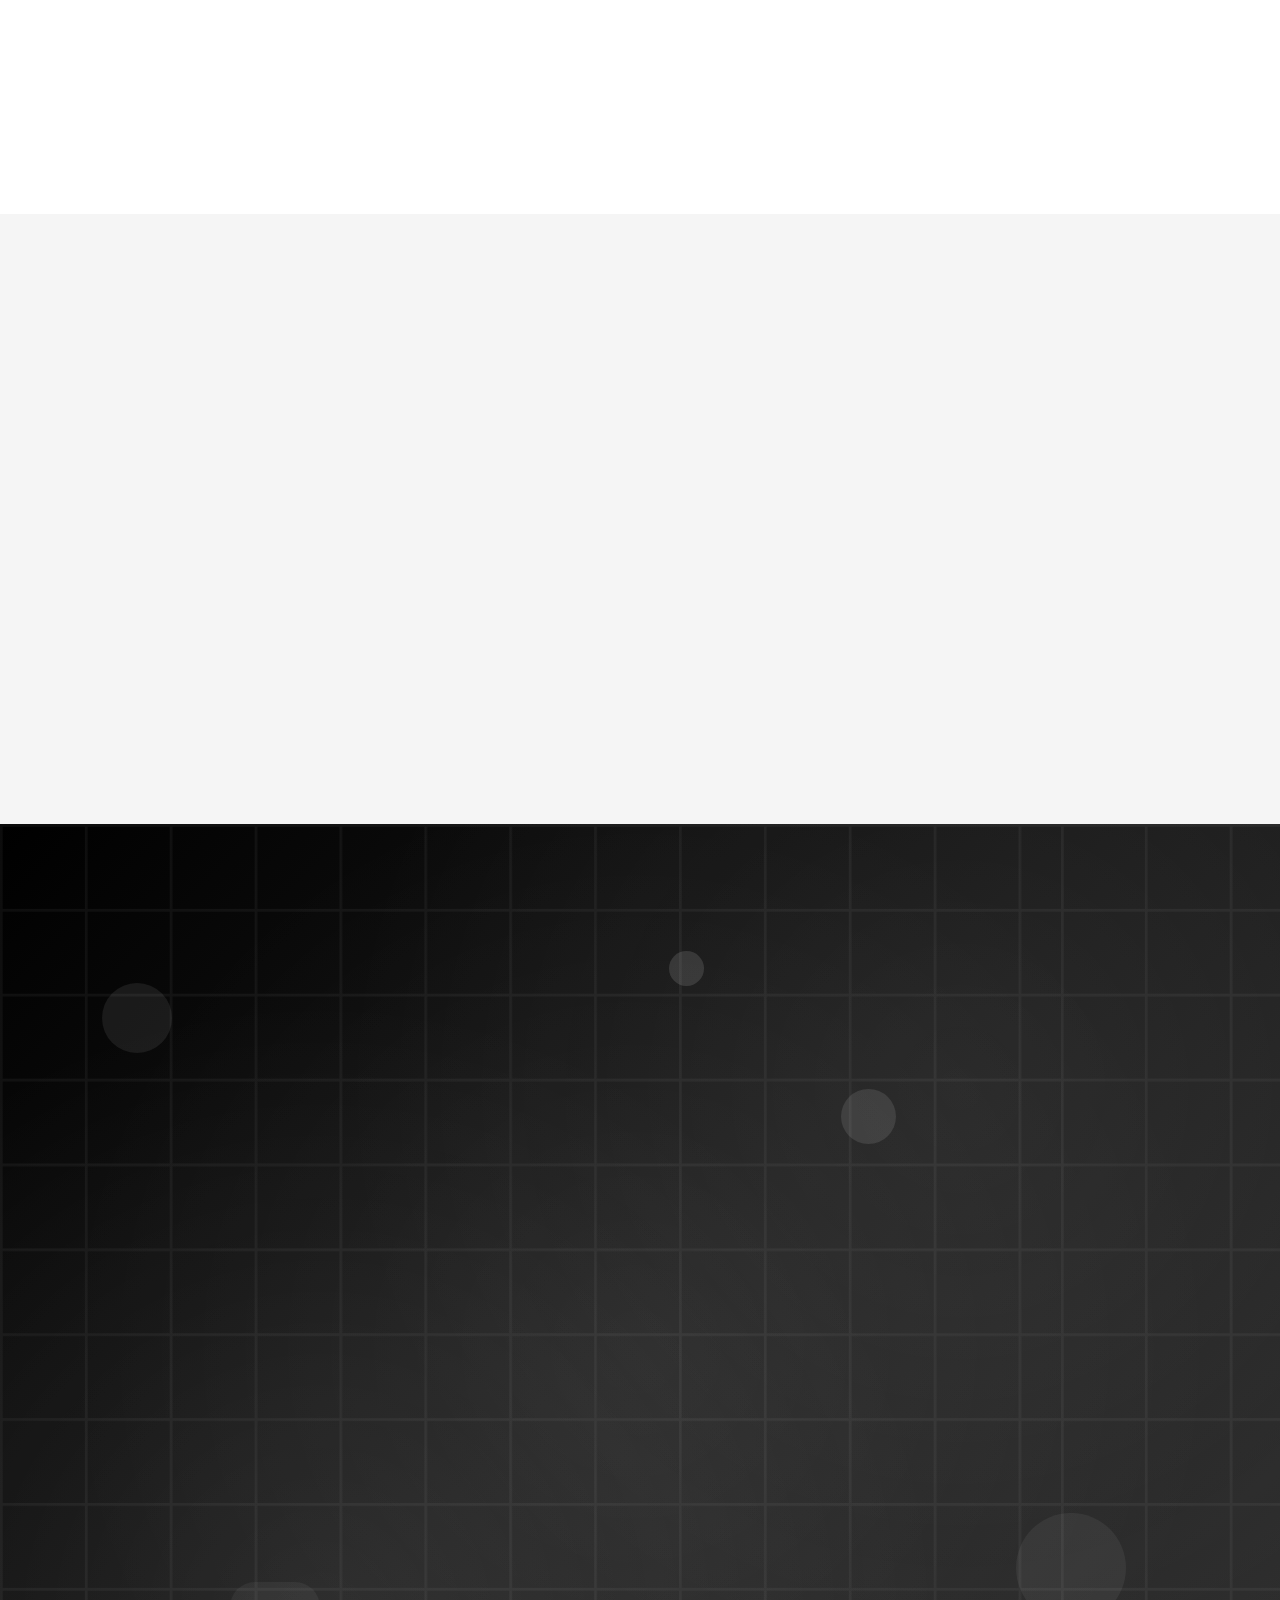
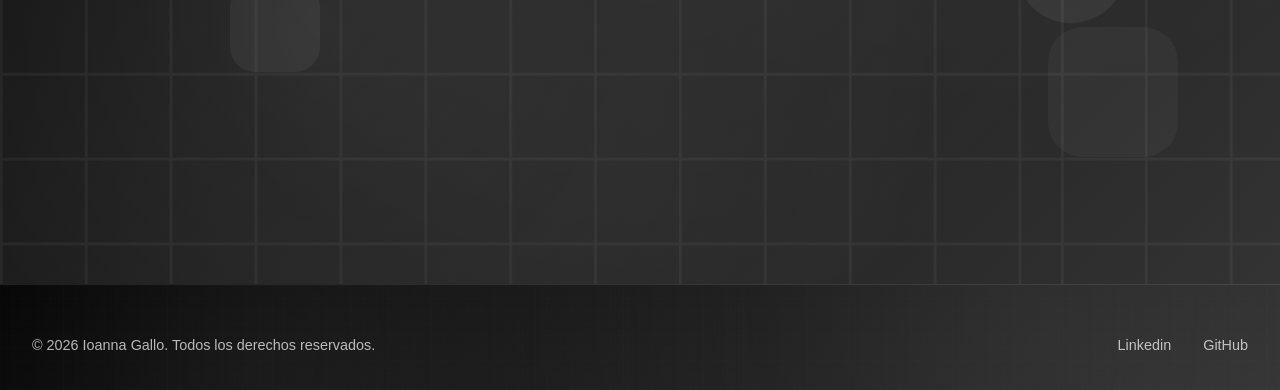
==== commit 953f4773: "Agregadas nuevas fotos" ====
--- a/index.html
+++ b/index.html
@@ -106,6 +106,7 @@
                     <div class="portfolio-content">
                         <h4><a href="" target="_blank" rel="noopener" data-en="Women's Participation and Leadership in Digital Transformation" data-es="Participación y Liderazgo de las Mujeres en la Transformación Digital">Participación y Liderazgo de las Mujeres en la Transformación Digital</a></h4>
                         <a href="https://www.oas.org/es/taskforcewomenleadership/docs/TF_TDigital_ESP.pdf" target="_blank" rel="noopener" data-en="Regional report ESP" data-es="Reporte regional ESP">Reporte regional ESP aquí</a>
+                        <a href="https://www.oas.org/es/taskforcewomenleadership/docs/TF_TDigital_ENG.pdf" target="_blank" rel="noopener" data-en="Regional report ENG" data-es="Reporte regional ENG">Reporte regional ENG aquí</a>
                         <div class="portfolio-tech">
                             <span class="tech-tag">Transformación Digital</span>
                             <span class="tech-tag">América Latina</span>
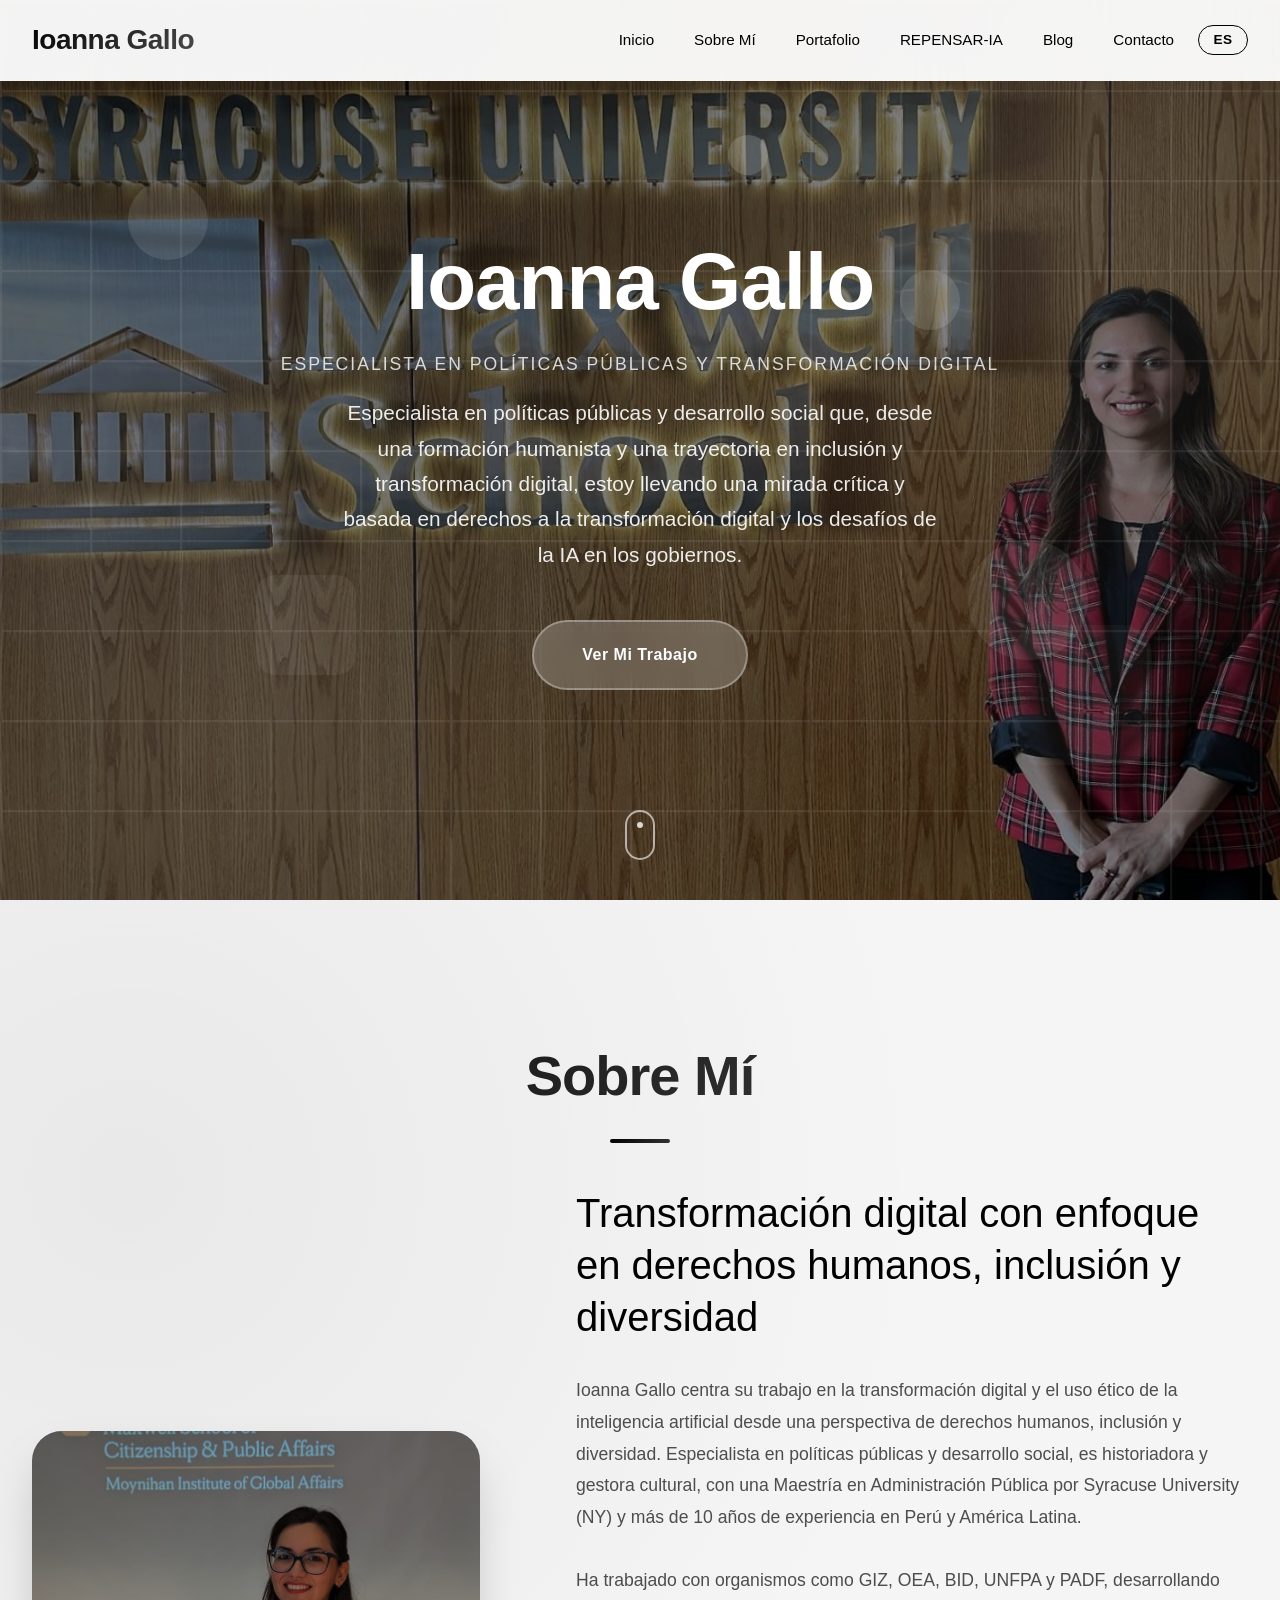
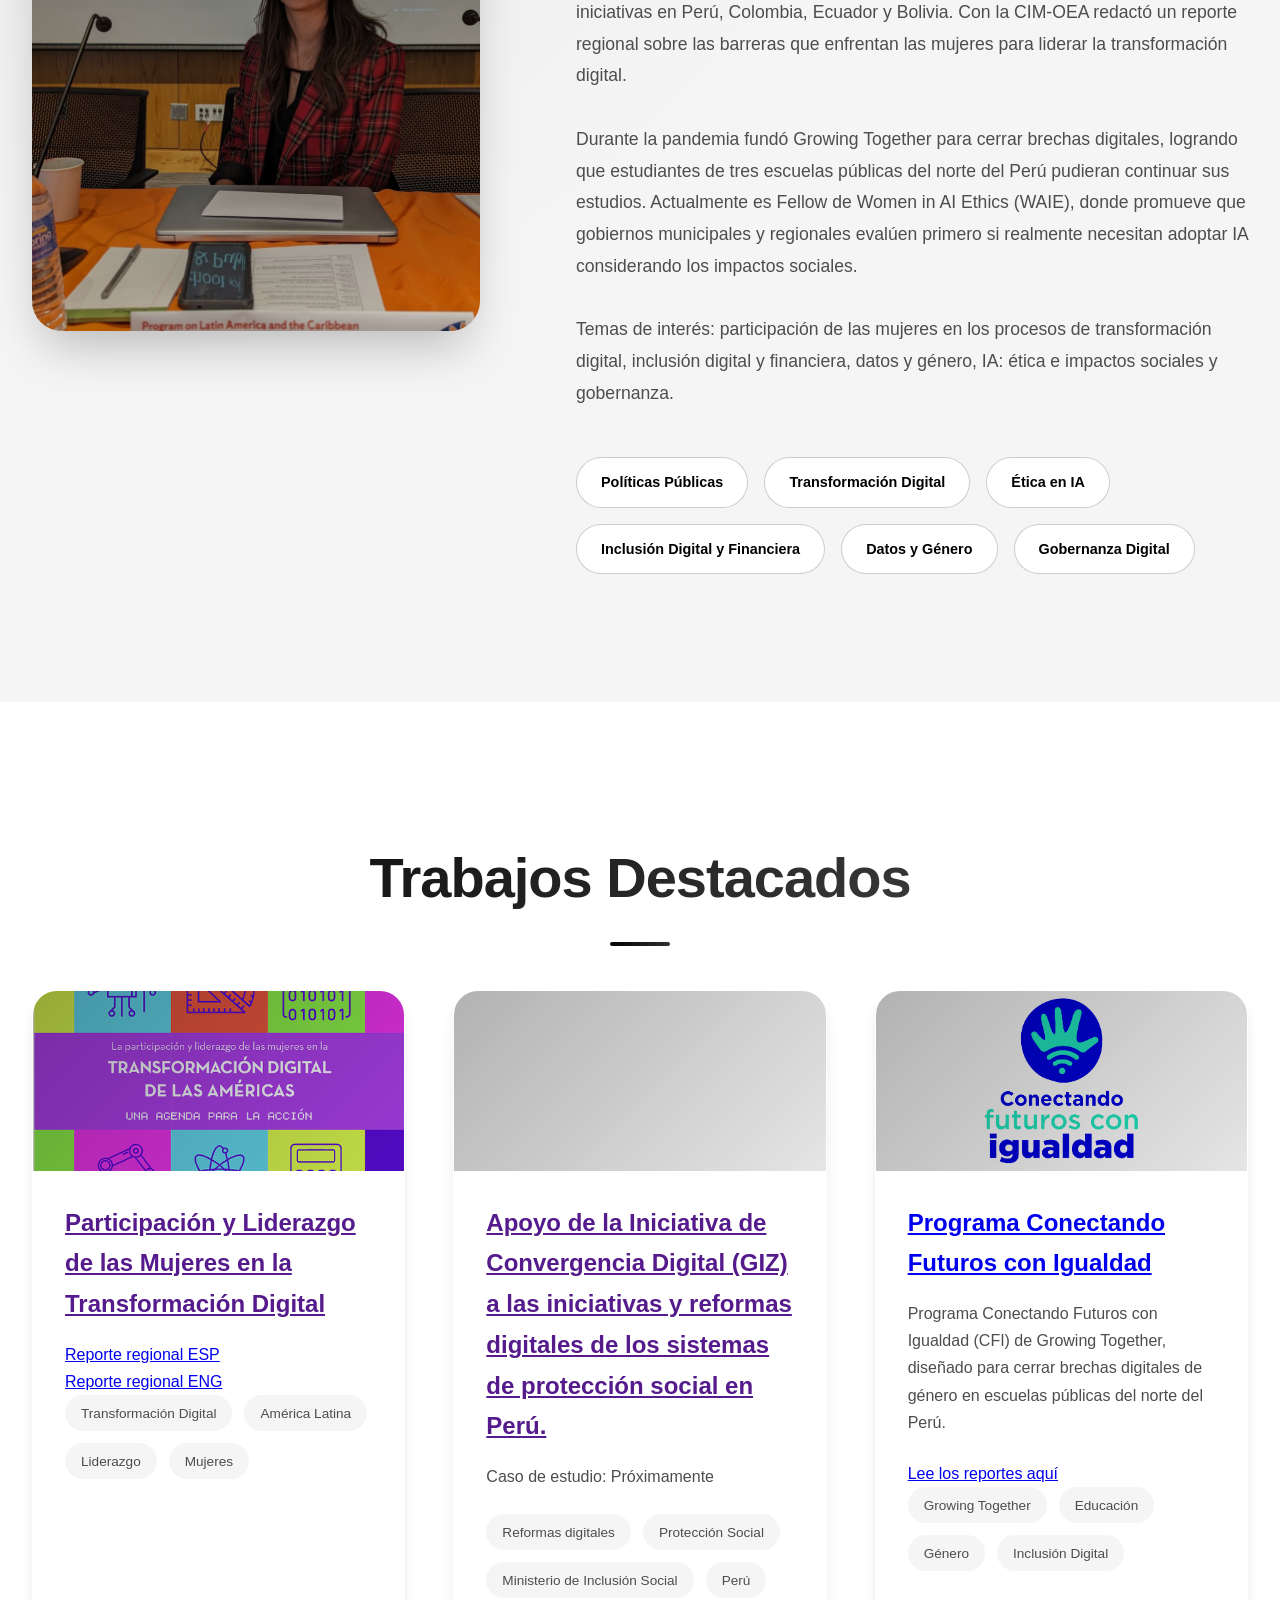
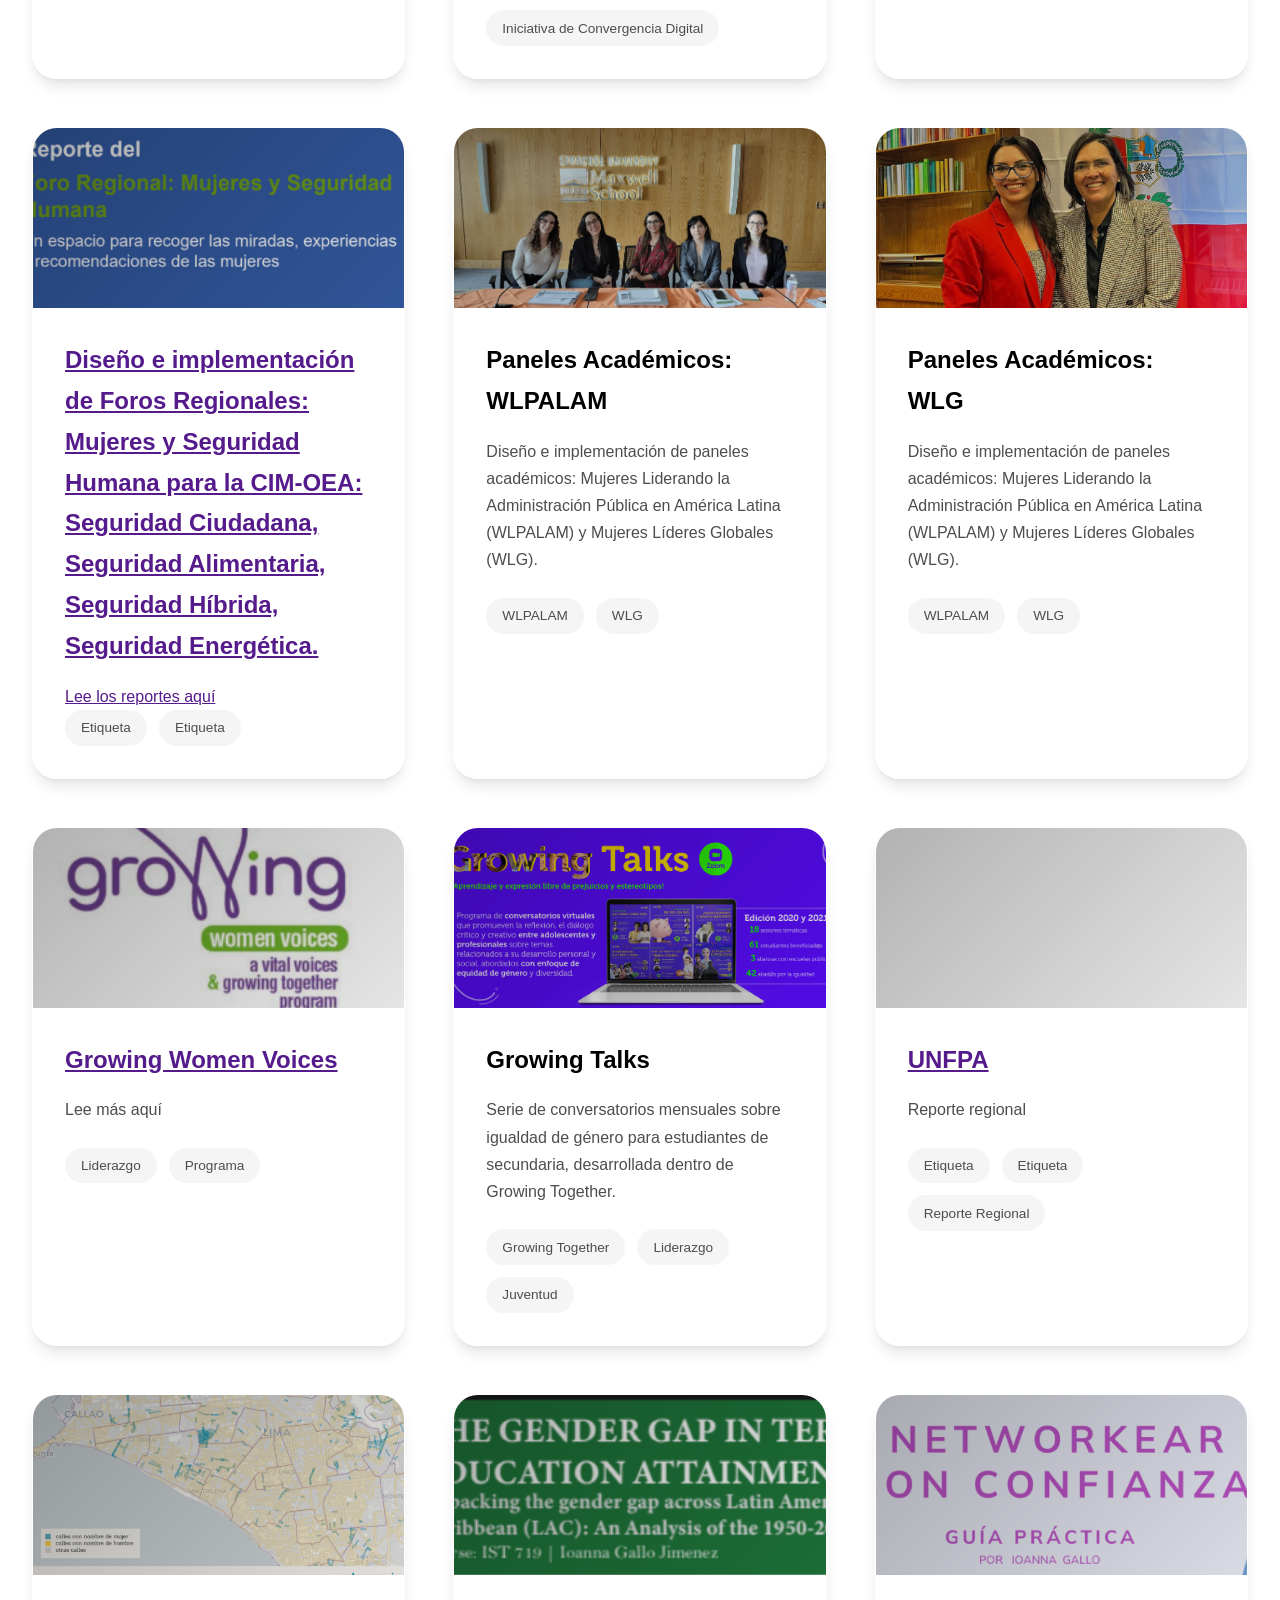
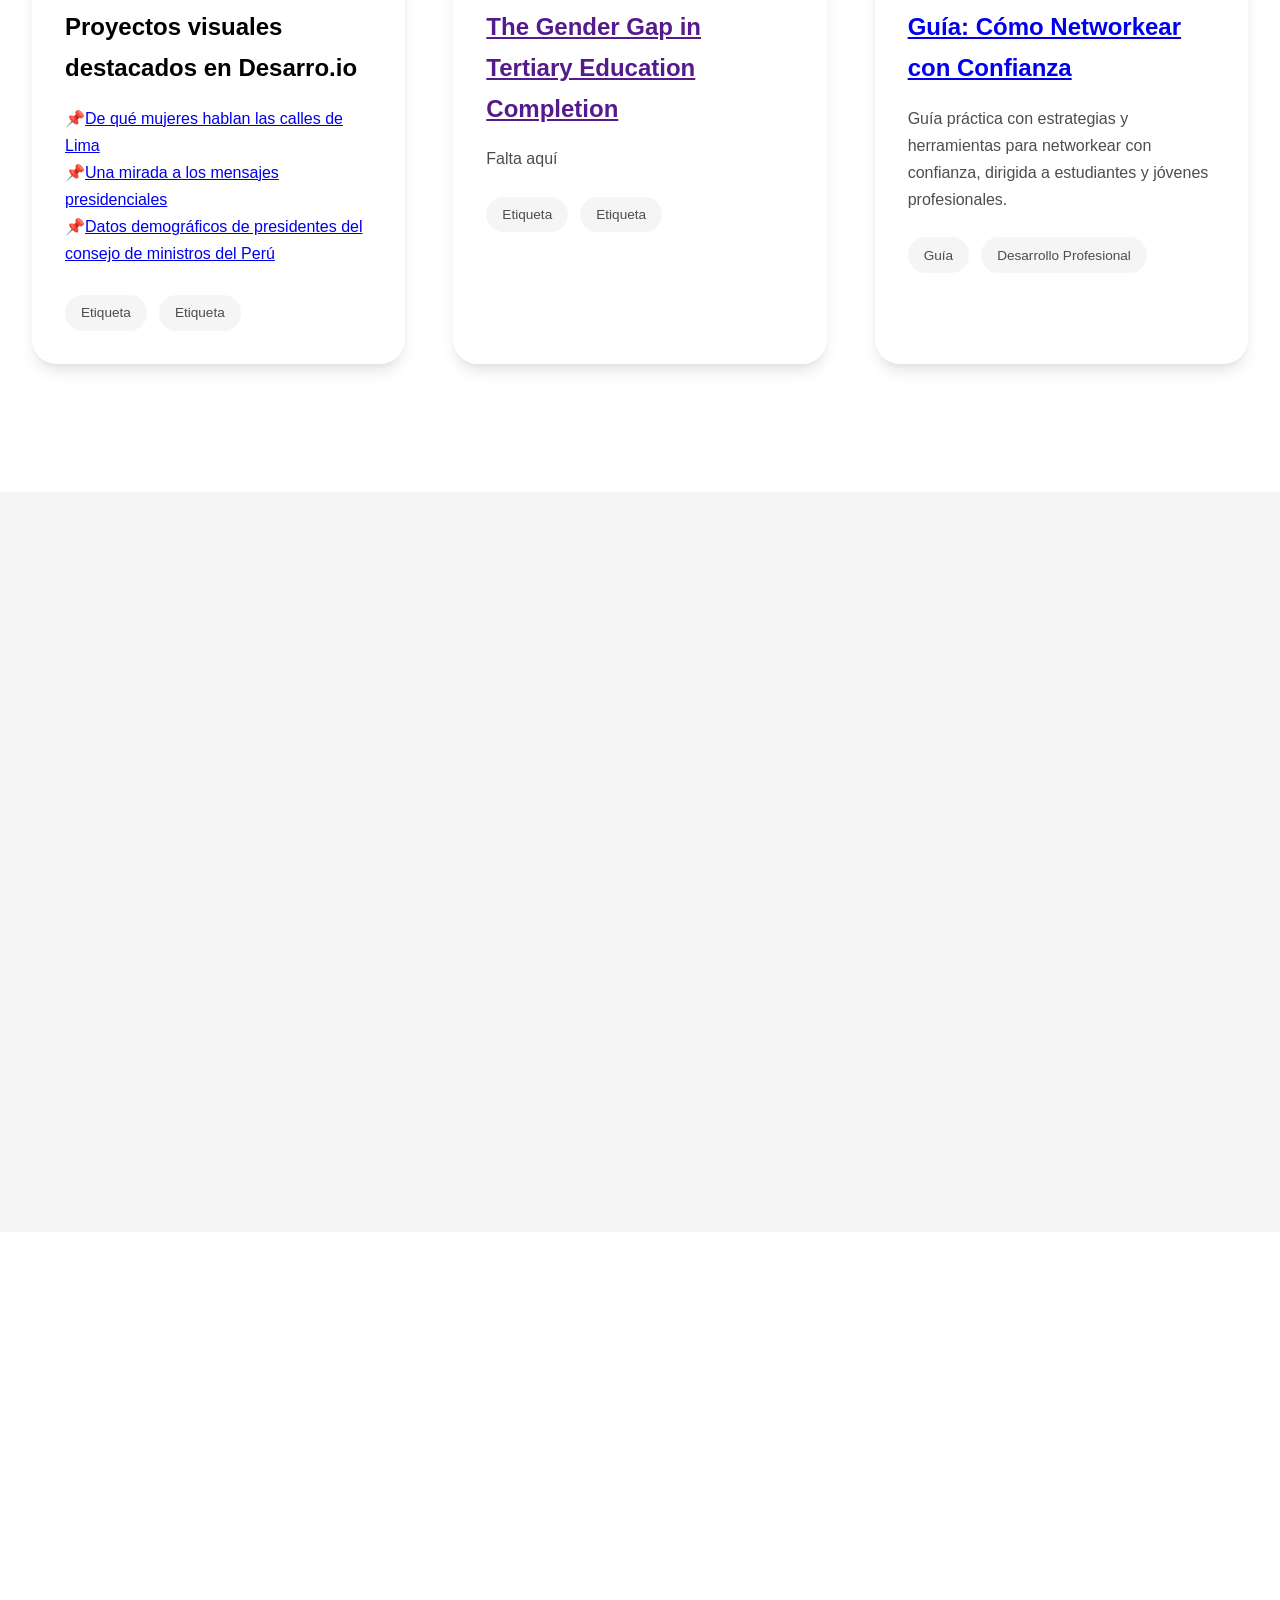
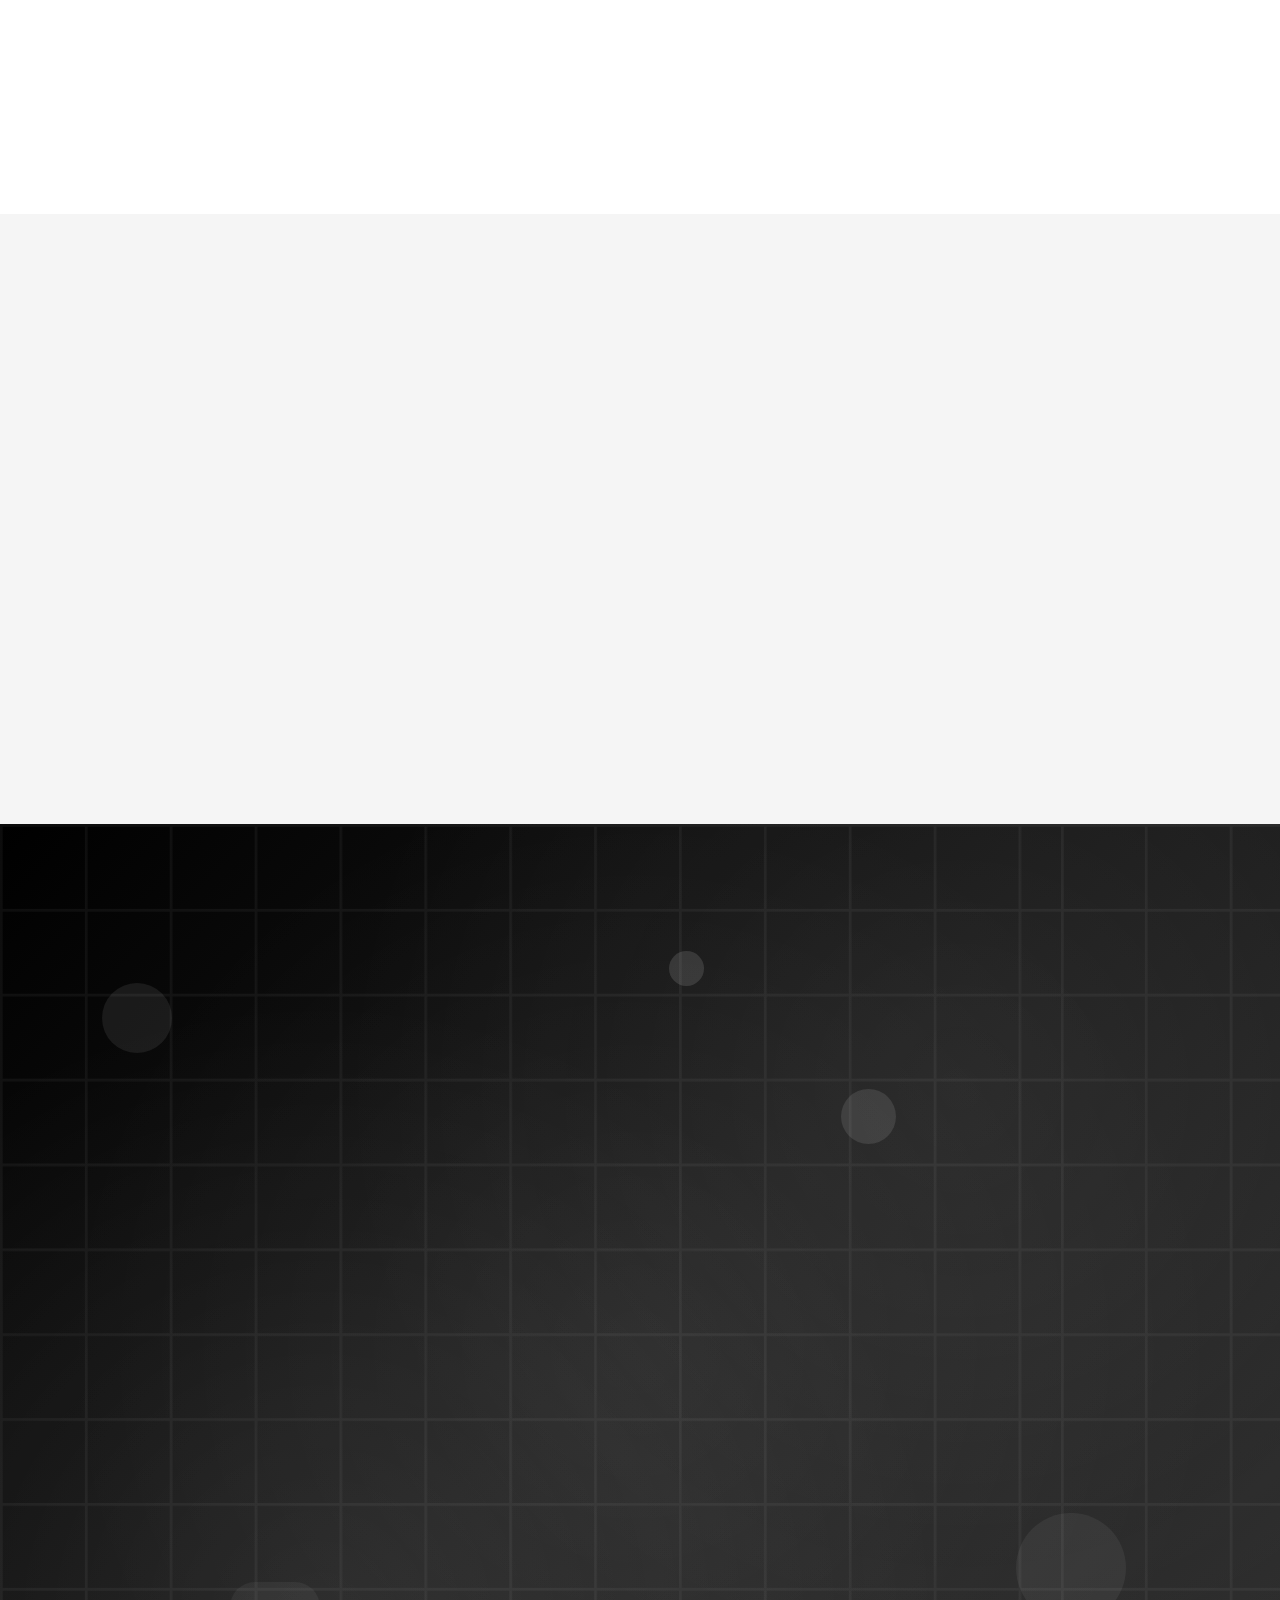
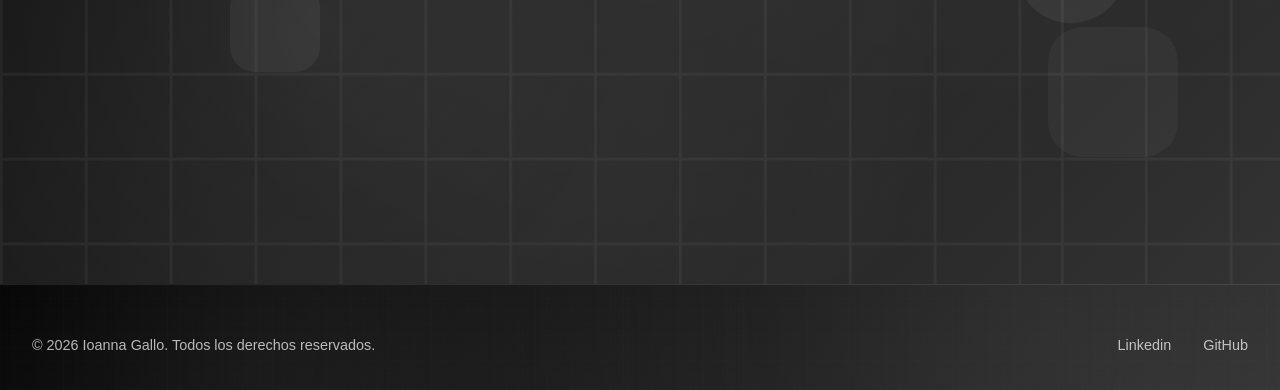
==== commit d8ac220e: "espacio entre links" ====
--- a/index.html
+++ b/index.html
@@ -106,6 +106,7 @@
                     <div class="portfolio-content">
                         <h4><a href="" target="_blank" rel="noopener" data-en="Women's Participation and Leadership in Digital Transformation" data-es="Participación y Liderazgo de las Mujeres en la Transformación Digital">Participación y Liderazgo de las Mujeres en la Transformación Digital</a></h4>
                         <a href="https://www.oas.org/es/taskforcewomenleadership/docs/TF_TDigital_ESP.pdf" target="_blank" rel="noopener" data-en="Regional report ESP" data-es="Reporte regional ESP">Reporte regional ESP aquí</a>
+                        <br>
                         <a href="https://www.oas.org/es/taskforcewomenleadership/docs/TF_TDigital_ENG.pdf" target="_blank" rel="noopener" data-en="Regional report ENG" data-es="Reporte regional ENG">Reporte regional ENG aquí</a>
                         <div class="portfolio-tech">
                             <span class="tech-tag">Transformación Digital</span>
